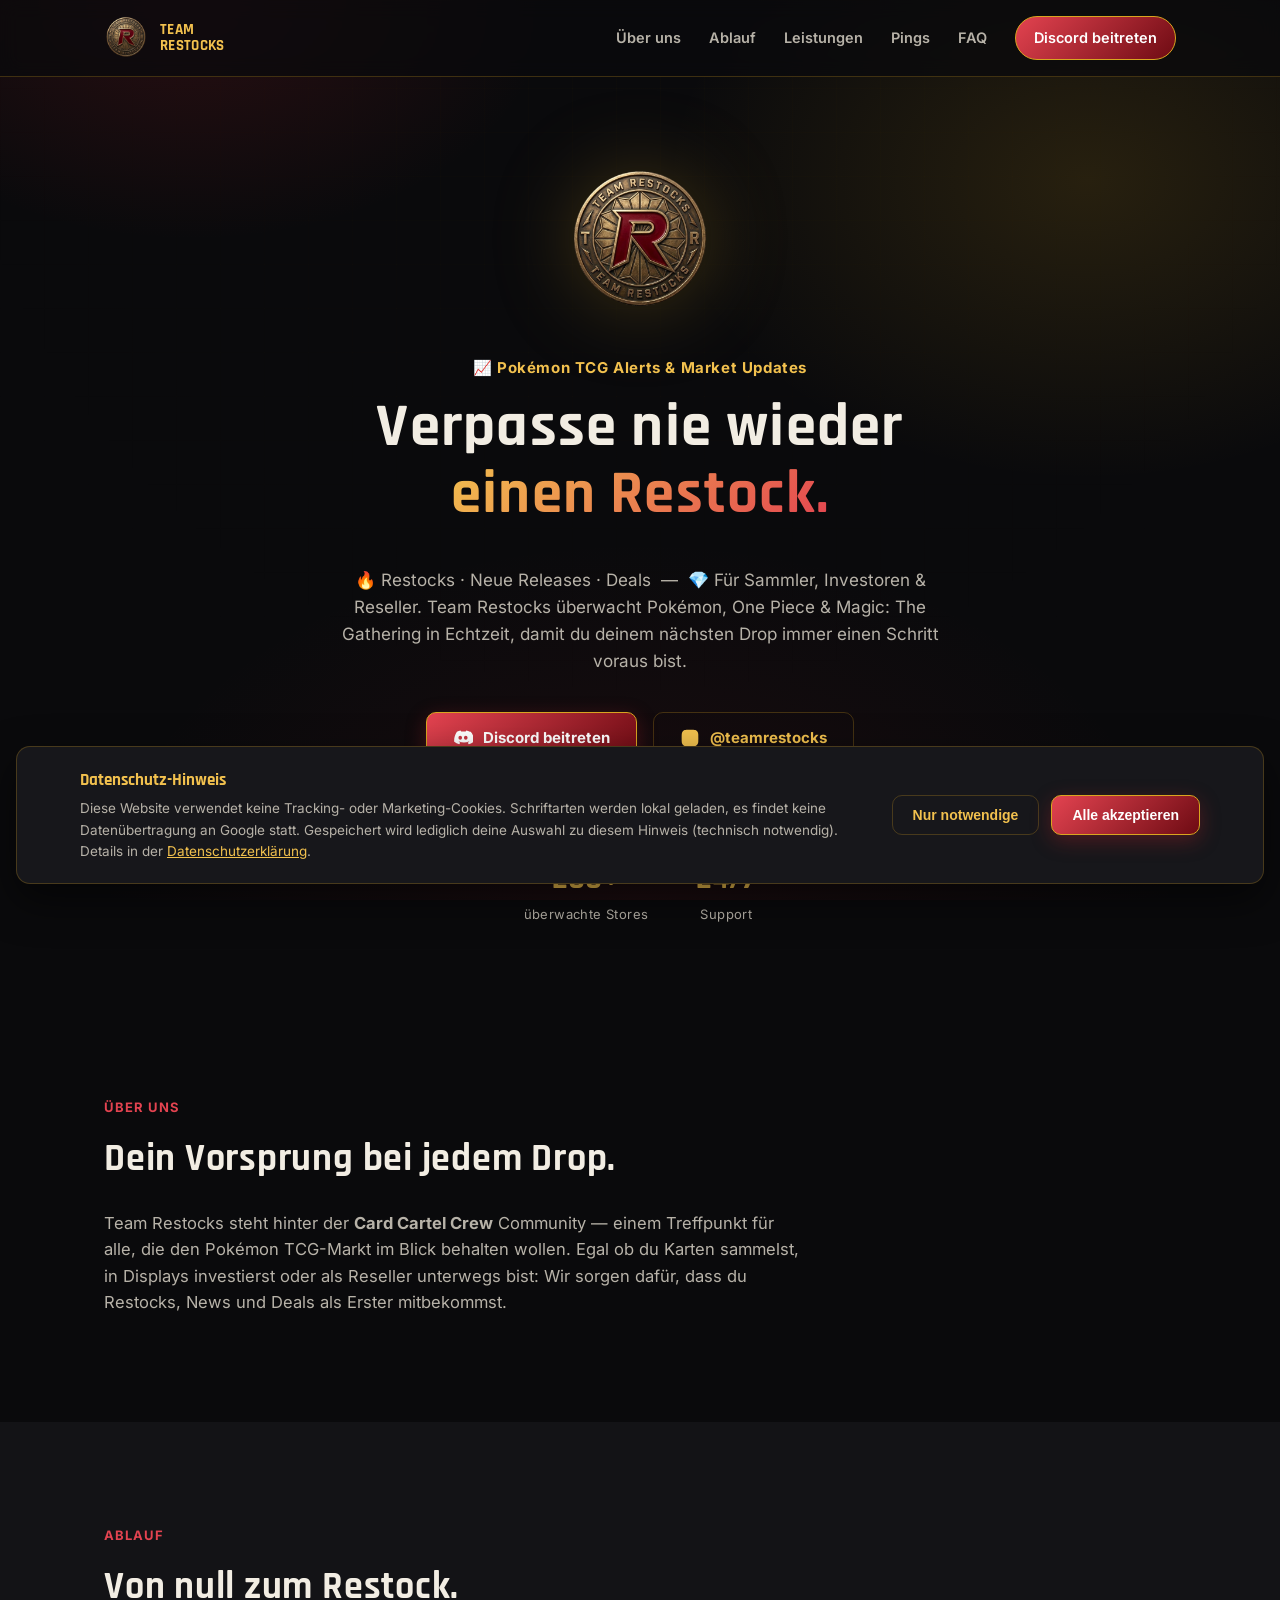
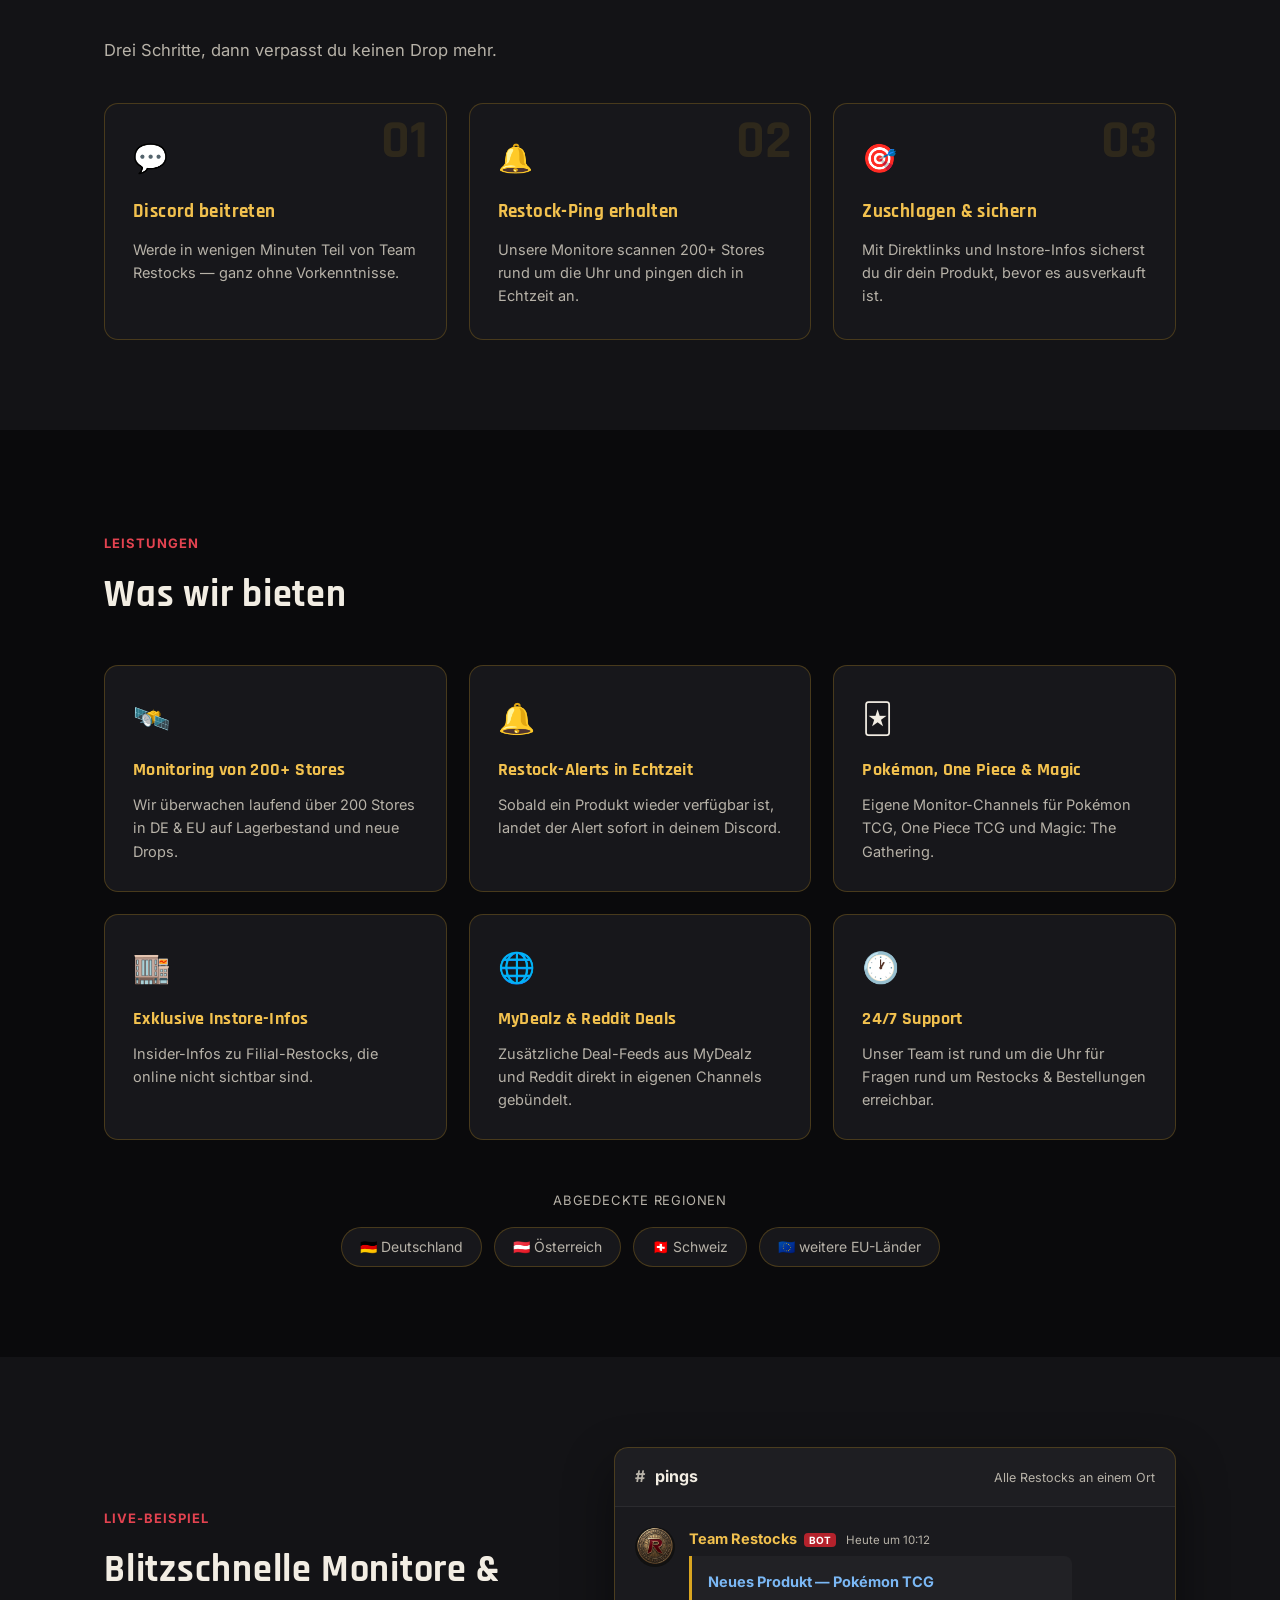
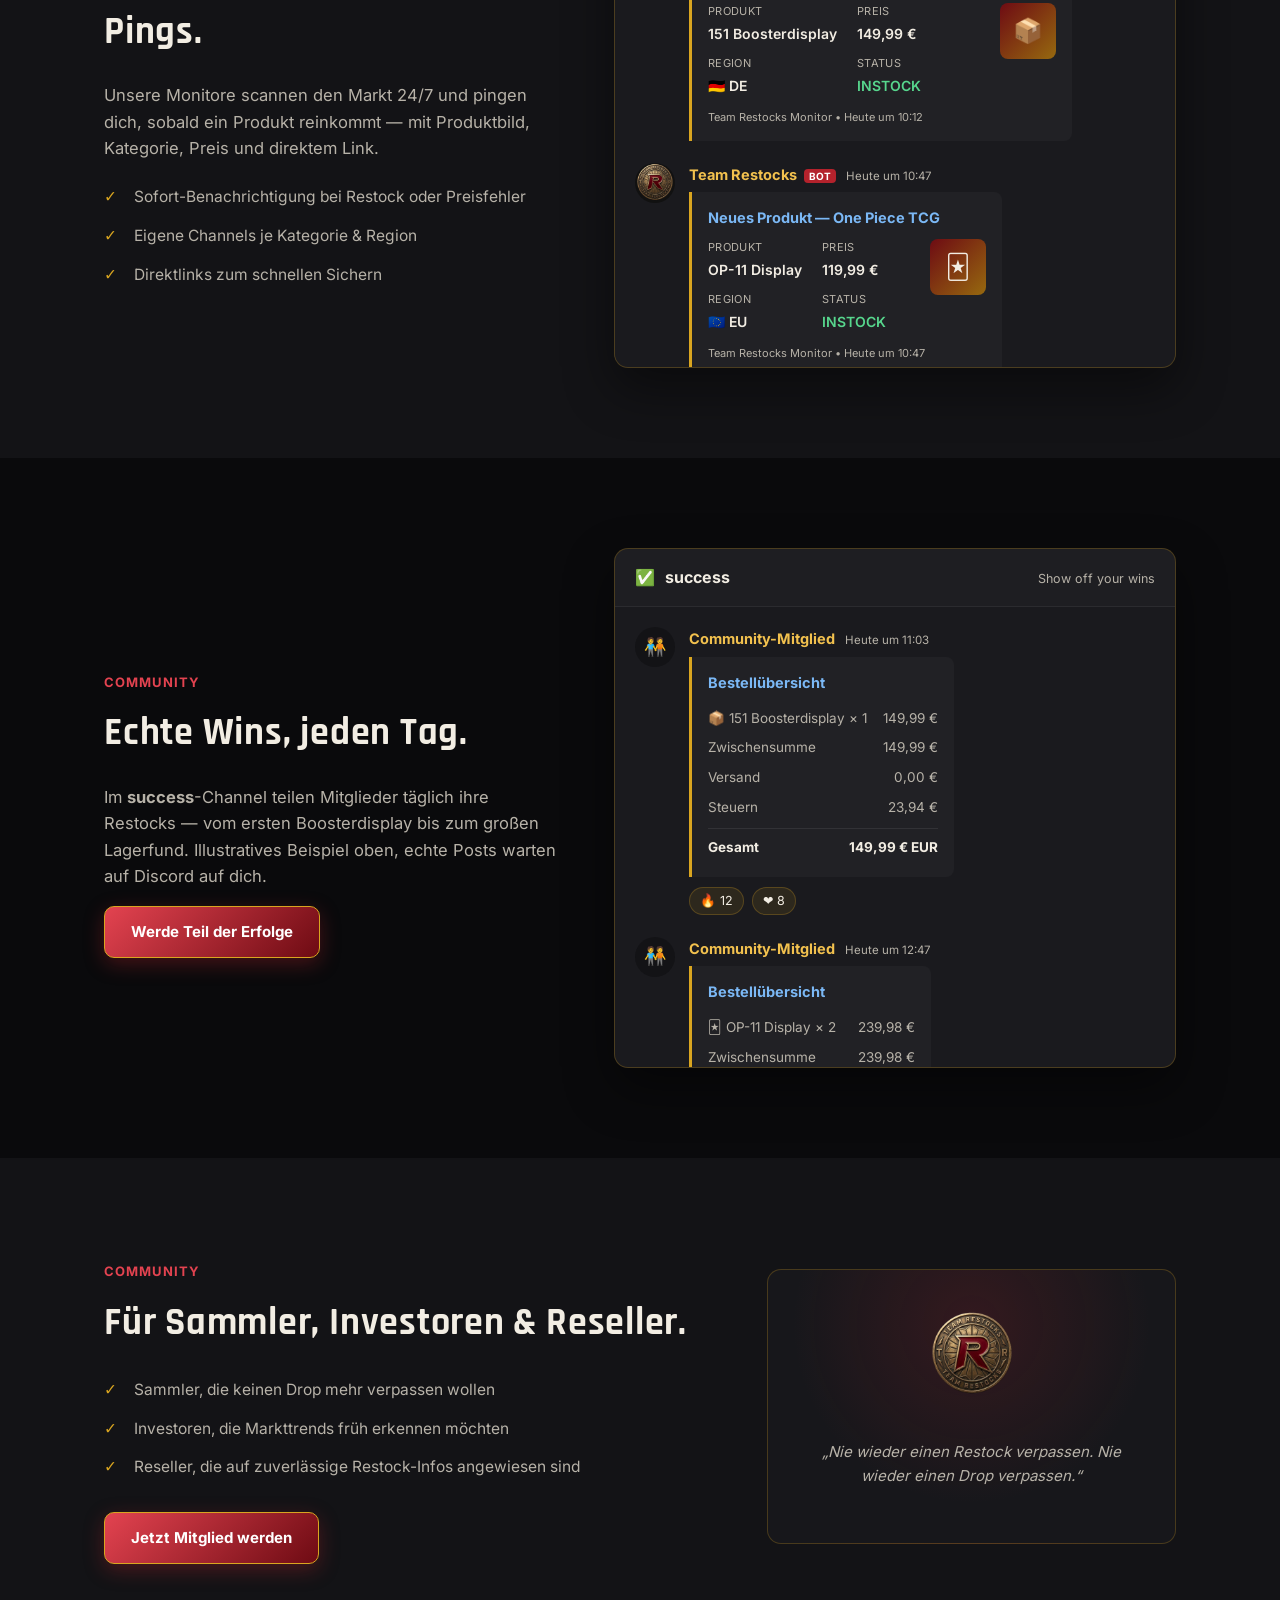
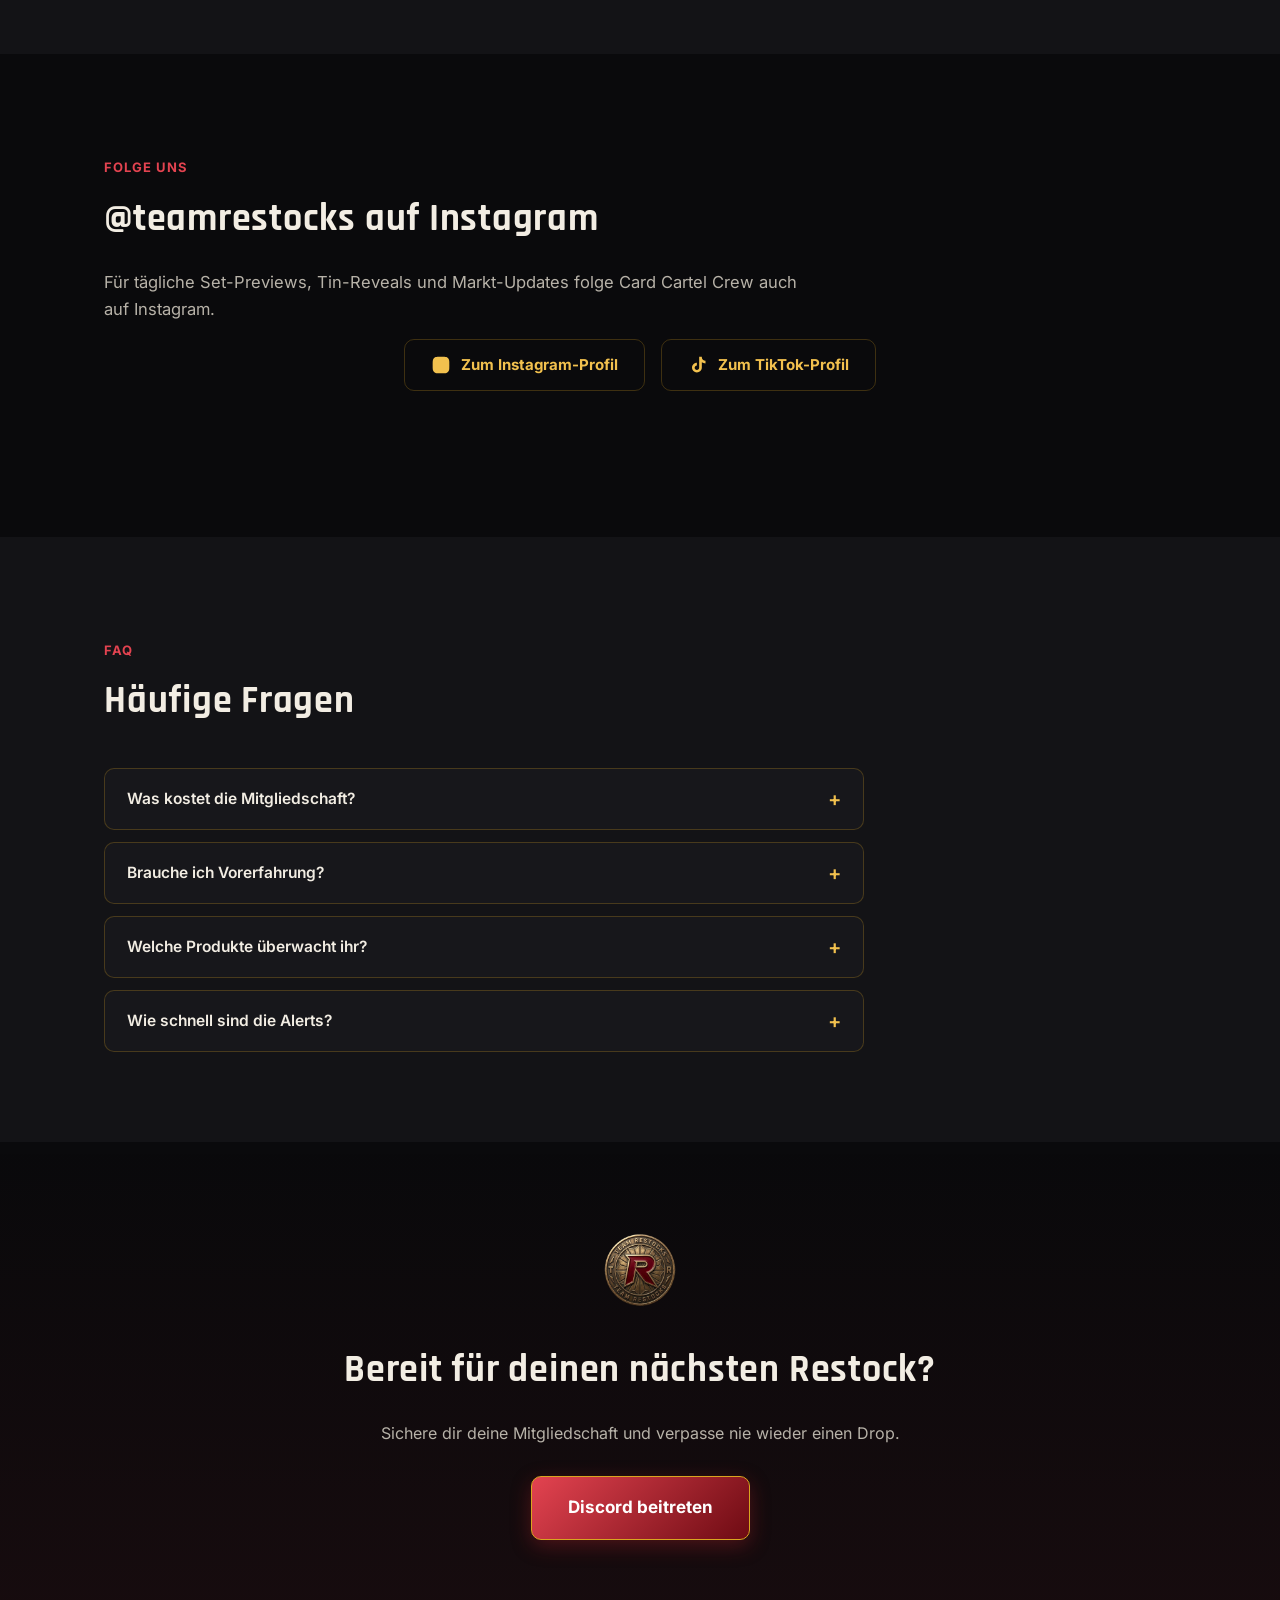
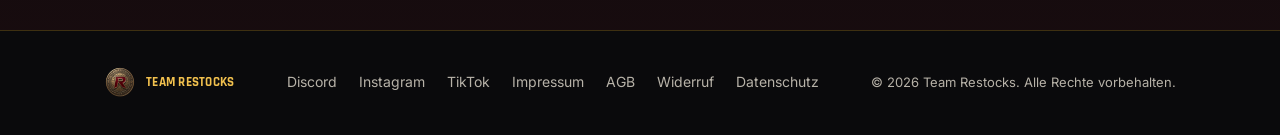
==== index.html @ dee01332 "Fix invisible legal pages caused by reveal animation The scroll-reveal starts elements at opacity 0 " ====
<!DOCTYPE html>
<html lang="de">
<head>
<meta charset="UTF-8">
<meta name="viewport" content="width=device-width, initial-scale=1.0">
<title>Team Restocks | Pokémon TCG Restock-Alerts &amp; Community</title>
<meta name="description" content="Team Restocks ist die Pokémon TCG Community für Sammler, Investoren und Reseller: Echtzeit Restock-Alerts, 200+ überwachte Stores, 24/7 Support und exklusive Instore-Infos.">
<meta name="theme-color" content="#0a0a0c">
<link rel="canonical" href="https://oliverregolin-cloud.github.io/team-restocks-website/">
<meta property="og:type" content="website">
<meta property="og:title" content="Team Restocks | Pokémon TCG Restock-Alerts &amp; Community">
<meta property="og:description" content="Echtzeit Restock-Alerts für Pokémon, One Piece & Magic: The Gathering. 200+ überwachte Stores, exklusive Instore-Infos, 24/7 Support.">
<meta property="og:url" content="https://oliverregolin-cloud.github.io/team-restocks-website/">
<meta property="og:image" content="https://oliverregolin-cloud.github.io/team-restocks-website/assets/logo.png">
<meta property="og:locale" content="de_DE">
<meta name="twitter:card" content="summary">
<meta name="twitter:title" content="Team Restocks | Pokémon TCG Restock-Alerts &amp; Community">
<meta name="twitter:description" content="Echtzeit Restock-Alerts für Pokémon, One Piece & Magic: The Gathering. 200+ überwachte Stores, exklusive Instore-Infos, 24/7 Support.">
<meta name="twitter:image" content="https://oliverregolin-cloud.github.io/team-restocks-website/assets/logo.png">
<link rel="icon" type="image/png" href="assets/logo.png">
<link rel="stylesheet" href="assets/fonts/fonts.css?v=1">
<link rel="stylesheet" href="css/style.css?v=10">
</head>
<body>

<div class="bg-glow"></div>
<div class="bg-grid"></div>
<div class="scroll-progress" id="scrollProgress"></div>

<header class="site-header" id="header">
  <div class="container header-inner">
    <a href="#top" class="brand">
      <img src="assets/logo.png" alt="Team Restocks Logo" class="brand-logo">
      <span class="brand-name">TEAM<br>RESTOCKS</span>
    </a>

    <nav class="main-nav" id="mainNav">
      <a href="#about">Über uns</a>
      <a href="#process">Ablauf</a>
      <a href="#features">Leistungen</a>
      <a href="#pings">Pings</a>
      <a href="#faq">FAQ</a>
      <a href="#join" class="nav-cta">Discord beitreten</a>
    </nav>

    <button class="nav-toggle" id="navToggle" aria-label="Menü öffnen">
      <span></span><span></span><span></span>
    </button>
  </div>
</header>

<main id="top">

  <!-- HERO -->
  <section class="hero">
    <div class="container hero-inner">
      <img src="assets/logo.png" alt="Team Restocks Logo" class="hero-logo float">
      <p class="eyebrow reveal">📈 Pokémon TCG Alerts &amp; Market Updates</p>
      <h1 class="reveal">Verpasse nie wieder<br><span class="text-gold">einen Restock.</span></h1>
      <p class="hero-sub reveal">
        🔥 Restocks · Neue Releases · Deals &nbsp;—&nbsp; 💎 Für Sammler, Investoren &amp; Reseller.
        Team Restocks überwacht Pokémon, One&nbsp;Piece &amp; Magic: The Gathering in Echtzeit, damit du deinem
        nächsten Drop immer einen Schritt voraus bist.
      </p>
      <div class="hero-actions reveal">
        <a href="https://joinourserver.com/teamrestocks" target="_blank" rel="noopener" class="btn btn-primary btn-pulse">
          <svg viewBox="0 0 24 24" class="icon" aria-hidden="true"><path fill="currentColor" d="M20.317 4.369A19.79 19.79 0 0 0 15.885 3c-.211.375-.457.883-.626 1.284a18.27 18.27 0 0 0-5.518 0A12.6 12.6 0 0 0 9.115 3a19.74 19.74 0 0 0-4.435 1.372C1.914 8.5 1.107 12.53 1.454 16.502a19.9 19.9 0 0 0 5.993 3.03c.483-.66.913-1.36 1.284-2.098a12.9 12.9 0 0 1-2.023-.973c.17-.124.336-.253.497-.386 3.902 1.8 8.13 1.8 11.986 0 .163.133.329.262.497.386-.645.386-1.324.71-2.027.976.373.738.803 1.437 1.285 2.096a19.83 19.83 0 0 0 6-3.03c.5-4.6-.72-8.598-3.63-12.134ZM8.68 14.081c-1.17 0-2.13-1.075-2.13-2.396 0-1.32.94-2.398 2.13-2.398 1.19 0 2.15 1.078 2.13 2.398 0 1.321-.94 2.396-2.13 2.396Zm6.64 0c-1.17 0-2.13-1.075-2.13-2.396 0-1.32.94-2.398 2.13-2.398 1.19 0 2.15 1.078 2.13 2.398 0 1.321-.93 2.396-2.13 2.396Z"/></svg>
          Discord beitreten
        </a>
        <a href="https://www.instagram.com/teamrestocks" target="_blank" rel="noopener" class="btn btn-outline">
          <svg viewBox="0 0 24 24" class="icon" aria-hidden="true"><path fill="currentColor" d="M12 2c2.717 0 3.056.01 4.122.06 1.065.05 1.79.217 2.428.465.66.256 1.216.6 1.772 1.153a4.9 4.9 0 0 1 1.153 1.772c.247.637.415 1.363.465 2.428.05 1.066.06 1.405.06 4.122s-.01 3.056-.06 4.122c-.05 1.065-.218 1.79-.465 2.428a4.9 4.9 0 0 1-1.153 1.772 4.9 4.9 0 0 1-1.772 1.153c-.637.247-1.363.415-2.428.465-1.066.05-1.405.06-4.122.06s-3.056-.01-4.122-.06c-1.065-.05-1.79-.218-2.428-.465a4.9 4.9 0 0 1-1.772-1.153 4.9 4.9 0 0 1-1.153-1.772c-.247-.637-.415-1.363-.465-2.428C2.01 15.056 2 14.717 2 12s.01-3.056.06-4.122c.05-1.065.217-1.79.465-2.428A4.9 4.9 0 0 1 3.678 3.678 4.9 4.9 0 0 1 5.45 2.525c.637-.247 1.363-.415 2.428-.465C8.944 2.01 9.283 2 12 2Zm0 5a5 5 0 1 1 0 10 5 5 0 0 1 0-10Zm0 1.8a3.2 3.2 0 1 0 0 6.4 3.2 3.2 0 0 0 0-6.4Zm5.2-2.6a1.2 1.2 0 1 1-2.4 0 1.2 1.2 0 0 1 2.4 0Z"/></svg>
          @teamrestocks
        </a>
      </div>

      <div class="hero-stats reveal">
        <div class="stat"><span class="stat-num" data-count="200" data-suffix="+">0</span><span class="stat-label">überwachte Stores</span></div>
        <div class="stat"><span class="stat-num" data-static="24/7">0</span><span class="stat-label">Support</span></div>
      </div>
    </div>
  </section>

  <!-- ABOUT -->
  <section id="about" class="section">
    <div class="container">
      <p class="kicker reveal">Über uns</p>
      <h2 class="reveal">Dein Vorsprung bei jedem Drop.</h2>
      <p class="section-lead reveal">
        Team Restocks steht hinter der <strong>Card Cartel Crew</strong> Community — einem Treffpunkt für alle,
        die den Pokémon&nbsp;TCG-Markt im Blick behalten wollen. Egal ob du Karten sammelst, in Displays investierst
        oder als Reseller unterwegs bist: Wir sorgen dafür, dass du Restocks, News und Deals als Erster mitbekommst.
      </p>
    </div>
  </section>

  <!-- PROCESS -->
  <section id="process" class="section section-alt">
    <div class="container">
      <p class="kicker reveal">Ablauf</p>
      <h2 class="reveal">Von null zum Restock.</h2>
      <p class="section-lead reveal">Drei Schritte, dann verpasst du keinen Drop mehr.</p>

      <div class="process-grid">
        <div class="process-card reveal">
          <span class="process-num">01</span>
          <div class="process-icon">💬</div>
          <h3>Discord beitreten</h3>
          <p>Werde in wenigen Minuten Teil von Team Restocks — ganz ohne Vorkenntnisse.</p>
        </div>
        <div class="process-card reveal">
          <span class="process-num">02</span>
          <div class="process-icon">🔔</div>
          <h3>Restock-Ping erhalten</h3>
          <p>Unsere Monitore scannen 200+ Stores rund um die Uhr und pingen dich in Echtzeit an.</p>
        </div>
        <div class="process-card reveal">
          <span class="process-num">03</span>
          <div class="process-icon">🎯</div>
          <h3>Zuschlagen &amp; sichern</h3>
          <p>Mit Direktlinks und Instore-Infos sicherst du dir dein Produkt, bevor es ausverkauft ist.</p>
        </div>
      </div>
    </div>
  </section>

  <!-- FEATURES -->
  <section id="features" class="section">
    <div class="container">
      <p class="kicker reveal">Leistungen</p>
      <h2 class="reveal">Was wir bieten</h2>

      <div class="feature-grid">
        <div class="feature-card reveal">
          <div class="feature-icon">🛰️</div>
          <h3>Monitoring von 200+ Stores</h3>
          <p>Wir überwachen laufend über 200 Stores in DE &amp; EU auf Lagerbestand und neue Drops.</p>
        </div>
        <div class="feature-card reveal">
          <div class="feature-icon">🔔</div>
          <h3>Restock-Alerts in Echtzeit</h3>
          <p>Sobald ein Produkt wieder verfügbar ist, landet der Alert sofort in deinem Discord.</p>
        </div>
        <div class="feature-card reveal">
          <div class="feature-icon">🃏</div>
          <h3>Pokémon, One Piece &amp; Magic</h3>
          <p>Eigene Monitor-Channels für Pokémon TCG, One Piece TCG und Magic: The Gathering.</p>
        </div>
        <div class="feature-card reveal">
          <div class="feature-icon">🏬</div>
          <h3>Exklusive Instore-Infos</h3>
          <p>Insider-Infos zu Filial-Restocks, die online nicht sichtbar sind.</p>
        </div>
        <div class="feature-card reveal">
          <div class="feature-icon">🌐</div>
          <h3>MyDealz &amp; Reddit Deals</h3>
          <p>Zusätzliche Deal-Feeds aus MyDealz und Reddit direkt in eigenen Channels gebündelt.</p>
        </div>
        <div class="feature-card reveal">
          <div class="feature-icon">🕐</div>
          <h3>24/7 Support</h3>
          <p>Unser Team ist rund um die Uhr für Fragen rund um Restocks &amp; Bestellungen erreichbar.</p>
        </div>
      </div>

      <div class="regions reveal">
        <p class="regions-label">Abgedeckte Regionen</p>
        <div class="regions-flags">
          <span class="flag-pill">🇩🇪 Deutschland</span>
          <span class="flag-pill">🇦🇹 Österreich</span>
          <span class="flag-pill">🇨🇭 Schweiz</span>
          <span class="flag-pill">🇪🇺 weitere EU-Länder</span>
        </div>
      </div>
    </div>
  </section>

  <!-- PINGS DEMO -->
  <section id="pings" class="section section-alt">
    <div class="container pings-inner">
      <div class="pings-text">
        <p class="kicker reveal">Live-Beispiel</p>
        <h2 class="reveal">Blitzschnelle Monitore &amp; Pings.</h2>
        <p class="section-lead reveal">
          Unsere Monitore scannen den Markt 24/7 und pingen dich, sobald ein Produkt reinkommt —
          mit Produktbild, Kategorie, Preis und direktem Link.
        </p>
        <ul class="checklist reveal">
          <li>Sofort-Benachrichtigung bei Restock oder Preisfehler</li>
          <li>Eigene Channels je Kategorie &amp; Region</li>
          <li>Direktlinks zum schnellen Sichern</li>
        </ul>
      </div>

      <div class="discord-window reveal">
        <div class="discord-titlebar">
          <span class="discord-hash">#</span>
          <span class="discord-channel">pings</span>
          <span class="discord-sub">Alle Restocks an einem Ort</span>
        </div>
        <div class="discord-messages">
          <div class="discord-msg">
            <img src="assets/logo.png" class="discord-avatar" alt="Team Restocks Bot">
            <div class="discord-msg-body">
              <div class="discord-msg-head">
                <span class="discord-user">Team Restocks <span class="discord-bot-tag">BOT</span></span>
                <span class="discord-time">Heute um 10:12</span>
              </div>
              <div class="discord-embed">
                <div class="discord-embed-title">Neues Produkt — Pokémon TCG</div>
                <div class="discord-embed-main">
                  <div class="discord-embed-fields">
                    <div><span class="field-label">Produkt</span><span class="field-value">151 Boosterdisplay</span></div>
                    <div><span class="field-label">Preis</span><span class="field-value">149,99&nbsp;€</span></div>
                    <div><span class="field-label">Region</span><span class="field-value">🇩🇪 DE</span></div>
                    <div><span class="field-label">Status</span><span class="field-value status-instock">INSTOCK</span></div>
                  </div>
                  <div class="discord-embed-thumb">📦</div>
                </div>
                <div class="discord-embed-footer">Team Restocks Monitor • Heute um 10:12</div>
              </div>
            </div>
          </div>

          <div class="discord-msg">
            <img src="assets/logo.png" class="discord-avatar" alt="Team Restocks Bot">
            <div class="discord-msg-body">
              <div class="discord-msg-head">
                <span class="discord-user">Team Restocks <span class="discord-bot-tag">BOT</span></span>
                <span class="discord-time">Heute um 10:47</span>
              </div>
              <div class="discord-embed">
                <div class="discord-embed-title">Neues Produkt — One Piece TCG</div>
                <div class="discord-embed-main">
                  <div class="discord-embed-fields">
                    <div><span class="field-label">Produkt</span><span class="field-value">OP-11 Display</span></div>
                    <div><span class="field-label">Preis</span><span class="field-value">119,99&nbsp;€</span></div>
                    <div><span class="field-label">Region</span><span class="field-value">🇪🇺 EU</span></div>
                    <div><span class="field-label">Status</span><span class="field-value status-instock">INSTOCK</span></div>
                  </div>
                  <div class="discord-embed-thumb">🃏</div>
                </div>
                <div class="discord-embed-footer">Team Restocks Monitor • Heute um 10:47</div>
              </div>
            </div>
          </div>

          <div class="discord-msg">
            <img src="assets/logo.png" class="discord-avatar" alt="Team Restocks Bot">
            <div class="discord-msg-body">
              <div class="discord-msg-head">
                <span class="discord-user">Team Restocks <span class="discord-bot-tag">BOT</span></span>
                <span class="discord-time">Heute um 11:20</span>
              </div>
              <div class="discord-embed">
                <div class="discord-embed-title">Preisfehler — Magic: The Gathering</div>
                <div class="discord-embed-main">
                  <div class="discord-embed-fields">
                    <div><span class="field-label">Produkt</span><span class="field-value">Collector Booster Box</span></div>
                    <div><span class="field-label">Preis</span><span class="field-value">39,99&nbsp;€</span></div>
                    <div><span class="field-label">Region</span><span class="field-value">🇦🇹 AT</span></div>
                    <div><span class="field-label">Status</span><span class="field-value status-instock">INSTOCK</span></div>
                  </div>
                  <div class="discord-embed-thumb">✨</div>
                </div>
                <div class="discord-embed-footer">Team Restocks Monitor • Heute um 11:20</div>
              </div>
            </div>
          </div>

          <div class="discord-msg">
            <img src="assets/logo.png" class="discord-avatar" alt="Team Restocks Bot">
            <div class="discord-msg-body">
              <div class="discord-msg-head">
                <span class="discord-user">Team Restocks <span class="discord-bot-tag">BOT</span></span>
                <span class="discord-time">Heute um 12:05</span>
              </div>
              <div class="discord-embed">
                <div class="discord-embed-title">Lokal-Restock — Pokémon TCG</div>
                <div class="discord-embed-main">
                  <div class="discord-embed-fields">
                    <div><span class="field-label">Produkt</span><span class="field-value">Reisegefährten Elite Trainer Box</span></div>
                    <div><span class="field-label">Preis</span><span class="field-value">44,99&nbsp;€</span></div>
                    <div><span class="field-label">Region</span><span class="field-value">🇨🇭 CH</span></div>
                    <div><span class="field-label">Status</span><span class="field-value status-instock">INSTOCK</span></div>
                  </div>
                  <div class="discord-embed-thumb">📦</div>
                </div>
                <div class="discord-embed-footer">Team Restocks Monitor • Heute um 12:05</div>
              </div>
            </div>
          </div>

          <div class="discord-msg">
            <img src="assets/logo.png" class="discord-avatar" alt="Team Restocks Bot">
            <div class="discord-msg-body">
              <div class="discord-msg-head">
                <span class="discord-user">Team Restocks <span class="discord-bot-tag">BOT</span></span>
                <span class="discord-time">Heute um 13:41</span>
              </div>
              <div class="discord-embed">
                <div class="discord-embed-title">Neues Produkt — One Piece TCG</div>
                <div class="discord-embed-main">
                  <div class="discord-embed-fields">
                    <div><span class="field-label">Produkt</span><span class="field-value">OP-12 Booster Box</span></div>
                    <div><span class="field-label">Preis</span><span class="field-value">99,99&nbsp;€</span></div>
                    <div><span class="field-label">Region</span><span class="field-value">🇩🇪 DE</span></div>
                    <div><span class="field-label">Status</span><span class="field-value status-instock">INSTOCK</span></div>
                  </div>
                  <div class="discord-embed-thumb">🃏</div>
                </div>
                <div class="discord-embed-footer">Team Restocks Monitor • Heute um 13:41</div>
              </div>
            </div>
          </div>
        </div>
      </div>
    </div>
  </section>

  <!-- SUCCESS DEMO -->
  <section id="success" class="section">
    <div class="container success-inner">
      <div class="discord-window reveal order-2">
        <div class="discord-titlebar">
          <span class="discord-hash">✅</span>
          <span class="discord-channel">success</span>
          <span class="discord-sub">Show off your wins</span>
        </div>
        <div class="discord-messages">
          <div class="discord-msg">
            <div class="discord-avatar discord-avatar-generic">🧑‍🤝‍🧑</div>
            <div class="discord-msg-body">
              <div class="discord-msg-head">
                <span class="discord-user">Community-Mitglied</span>
                <span class="discord-time">Heute um 11:03</span>
              </div>
              <div class="discord-embed">
                <div class="discord-embed-title">Bestellübersicht</div>
                <div class="discord-order-row"><span>📦 151 Boosterdisplay × 1</span><span>149,99&nbsp;€</span></div>
                <div class="discord-order-row"><span>Zwischensumme</span><span>149,99&nbsp;€</span></div>
                <div class="discord-order-row"><span>Versand</span><span>0,00&nbsp;€</span></div>
                <div class="discord-order-row"><span>Steuern</span><span>23,94&nbsp;€</span></div>
                <div class="discord-order-row discord-order-total"><span>Gesamt</span><span>149,99&nbsp;€ EUR</span></div>
              </div>
              <div class="discord-reactions">
                <span class="reaction">🔥 12</span>
                <span class="reaction">❤️ 8</span>
              </div>
            </div>
          </div>

          <div class="discord-msg">
            <div class="discord-avatar discord-avatar-generic">🧑‍🤝‍🧑</div>
            <div class="discord-msg-body">
              <div class="discord-msg-head">
                <span class="discord-user">Community-Mitglied</span>
                <span class="discord-time">Heute um 12:47</span>
              </div>
              <div class="discord-embed">
                <div class="discord-embed-title">Bestellübersicht</div>
                <div class="discord-order-row"><span>🃏 OP-11 Display × 2</span><span>239,98&nbsp;€</span></div>
                <div class="discord-order-row"><span>Zwischensumme</span><span>239,98&nbsp;€</span></div>
                <div class="discord-order-row"><span>Versand</span><span>4,99&nbsp;€</span></div>
                <div class="discord-order-row"><span>Steuern</span><span>39,04&nbsp;€</span></div>
                <div class="discord-order-row discord-order-total"><span>Gesamt</span><span>244,97&nbsp;€ EUR</span></div>
              </div>
              <div class="discord-reactions">
                <span class="reaction">🔥 9</span>
                <span class="reaction">🎉 5</span>
              </div>
            </div>
          </div>

          <div class="discord-msg">
            <div class="discord-avatar discord-avatar-generic">🧑‍🤝‍🧑</div>
            <div class="discord-msg-body">
              <div class="discord-msg-head">
                <span class="discord-user">Community-Mitglied</span>
                <span class="discord-time">Heute um 14:15</span>
              </div>
              <div class="discord-embed">
                <div class="discord-embed-title">Bestellübersicht</div>
                <div class="discord-order-row"><span>✨ Collector Booster Box × 1</span><span>39,99&nbsp;€</span></div>
                <div class="discord-order-row"><span>Zwischensumme</span><span>39,99&nbsp;€</span></div>
                <div class="discord-order-row"><span>Versand</span><span>0,00&nbsp;€</span></div>
                <div class="discord-order-row"><span>Steuern</span><span>6,38&nbsp;€</span></div>
                <div class="discord-order-row discord-order-total"><span>Gesamt</span><span>39,99&nbsp;€ EUR</span></div>
              </div>
              <div class="discord-reactions">
                <span class="reaction">🔥 15</span>
                <span class="reaction">❤️ 6</span>
              </div>
            </div>
          </div>

          <div class="discord-msg">
            <div class="discord-avatar discord-avatar-generic">🧑‍🤝‍🧑</div>
            <div class="discord-msg-body">
              <div class="discord-msg-head">
                <span class="discord-user">Community-Mitglied</span>
                <span class="discord-time">Heute um 15:32</span>
              </div>
              <div class="discord-embed">
                <div class="discord-embed-title">Bestellübersicht</div>
                <div class="discord-order-row"><span>📦 Reisegefährten ETB × 3</span><span>134,97&nbsp;€</span></div>
                <div class="discord-order-row"><span>Zwischensumme</span><span>134,97&nbsp;€</span></div>
                <div class="discord-order-row"><span>Versand</span><span>0,00&nbsp;€</span></div>
                <div class="discord-order-row"><span>Steuern</span><span>21,54&nbsp;€</span></div>
                <div class="discord-order-row discord-order-total"><span>Gesamt</span><span>134,97&nbsp;€ EUR</span></div>
              </div>
              <div class="discord-reactions">
                <span class="reaction">🔥 21</span>
                <span class="reaction">🎉 11</span>
              </div>
            </div>
          </div>
        </div>
      </div>

      <div class="pings-text order-1">
        <p class="kicker reveal">Community</p>
        <h2 class="reveal">Echte Wins, jeden Tag.</h2>
        <p class="section-lead reveal">
          Im <strong>success</strong>-Channel teilen Mitglieder täglich ihre Restocks — vom ersten
          Boosterdisplay bis zum großen Lagerfund. Illustratives Beispiel oben, echte Posts warten
          auf Discord auf dich.
        </p>
        <a href="https://joinourserver.com/teamrestocks" target="_blank" rel="noopener" class="btn btn-primary">Werde Teil der Erfolge</a>
      </div>
    </div>
  </section>

  <!-- COMMUNITY -->
  <section id="community" class="section section-alt">
    <div class="container community-inner">
      <div class="community-text">
        <p class="kicker reveal">Community</p>
        <h2 class="reveal">Für Sammler, Investoren &amp; Reseller.</h2>
        <ul class="checklist reveal">
          <li>Sammler, die keinen Drop mehr verpassen wollen</li>
          <li>Investoren, die Markttrends früh erkennen möchten</li>
          <li>Reseller, die auf zuverlässige Restock-Infos angewiesen sind</li>
        </ul>
        <a href="https://joinourserver.com/teamrestocks" target="_blank" rel="noopener" class="btn btn-primary">Jetzt Mitglied werden</a>
      </div>
      <div class="community-card reveal">
        <img src="assets/logo.png" alt="Team Restocks" class="community-logo">
        <p class="community-quote">„Nie wieder einen Restock verpassen. Nie wieder einen Drop verpassen.“</p>
      </div>
    </div>
  </section>

  <!-- INSTAGRAM -->
  <section id="instagram" class="section">
    <div class="container">
      <p class="kicker reveal">Folge uns</p>
      <h2 class="reveal">@teamrestocks auf Instagram</h2>
      <p class="section-lead reveal">
        Für tägliche Set-Previews, Tin-Reveals und Markt-Updates folge Card Cartel Crew auch auf Instagram.
      </p>
      <div class="hero-actions reveal">
        <a href="https://www.instagram.com/teamrestocks" target="_blank" rel="noopener" class="btn btn-outline">
          <svg viewBox="0 0 24 24" class="icon" aria-hidden="true"><path fill="currentColor" d="M12 2c2.717 0 3.056.01 4.122.06 1.065.05 1.79.217 2.428.465.66.256 1.216.6 1.772 1.153a4.9 4.9 0 0 1 1.153 1.772c.247.637.415 1.363.465 2.428.05 1.066.06 1.405.06 4.122s-.01 3.056-.06 4.122c-.05 1.065-.218 1.79-.465 2.428a4.9 4.9 0 0 1-1.153 1.772 4.9 4.9 0 0 1-1.772 1.153c-.637.247-1.363.415-2.428.465-1.066.05-1.405.06-4.122.06s-3.056-.01-4.122-.06c-1.065-.05-1.79-.218-2.428-.465a4.9 4.9 0 0 1-1.772-1.153 4.9 4.9 0 0 1-1.153-1.772c-.247-.637-.415-1.363-.465-2.428C2.01 15.056 2 14.717 2 12s.01-3.056.06-4.122c.05-1.065.217-1.79.465-2.428A4.9 4.9 0 0 1 3.678 3.678 4.9 4.9 0 0 1 5.45 2.525c.637-.247 1.363-.415 2.428-.465C8.944 2.01 9.283 2 12 2Zm0 5a5 5 0 1 1 0 10 5 5 0 0 1 0-10Zm0 1.8a3.2 3.2 0 1 0 0 6.4 3.2 3.2 0 0 0 0-6.4Zm5.2-2.6a1.2 1.2 0 1 1-2.4 0 1.2 1.2 0 0 1 2.4 0Z"/></svg>
          Zum Instagram-Profil
        </a>
        <a href="https://www.tiktok.com/@teamrestocks" target="_blank" rel="noopener" class="btn btn-outline">
          <svg viewBox="0 0 24 24" class="icon" aria-hidden="true"><path fill="currentColor" d="M16.6 2h-3.2v13.2c0 1.5-1.2 2.7-2.7 2.7-1.5 0-2.7-1.2-2.7-2.7 0-1.47 1.19-2.66 2.65-2.7V9.2c-3.25.04-5.85 2.68-5.85 5.9 0 3.25 2.65 5.9 5.9 5.9s5.9-2.65 5.9-5.9V8.68c1.25.9 2.77 1.42 4.4 1.42V6.9c-2.4 0-4.4-1.9-4.4-4.3V2Z"/></svg>
          Zum TikTok-Profil
        </a>
      </div>
    </div>
  </section>

  <!-- FAQ -->
  <section id="faq" class="section section-alt">
    <div class="container">
      <p class="kicker reveal">FAQ</p>
      <h2 class="reveal">Häufige Fragen</h2>

      <div class="accordion reveal">
        <div class="accordion-item">
          <button class="accordion-trigger">Was kostet die Mitgliedschaft?<span class="accordion-plus">+</span></button>
          <div class="accordion-panel"><p>Team Restocks ist eine kostenpflichtige Mitgliedschaft. Die aktuellen Preise findest du auf unserer Beitrittsseite.</p></div>
        </div>
        <div class="accordion-item">
          <button class="accordion-trigger">Brauche ich Vorerfahrung?<span class="accordion-plus">+</span></button>
          <div class="accordion-panel"><p>Nein. Ob Sammler, Einsteiger oder erfahrener Reseller — unsere Guides und der Support helfen dir beim Start.</p></div>
        </div>
        <div class="accordion-item">
          <button class="accordion-trigger">Welche Produkte überwacht ihr?<span class="accordion-plus">+</span></button>
          <div class="accordion-panel"><p>Aktuell Pokémon TCG, One Piece TCG und Magic: The Gathering, dazu lokale und EU-weite Deals über MyDealz &amp; Reddit.</p></div>
        </div>
        <div class="accordion-item">
          <button class="accordion-trigger">Wie schnell sind die Alerts?<span class="accordion-plus">+</span></button>
          <div class="accordion-panel"><p>Unsere Monitore laufen 24/7 und pingen dich in Echtzeit, sobald ein Produkt verfügbar wird.</p></div>
        </div>
      </div>
    </div>
  </section>

  <!-- JOIN / CTA -->
  <section id="join" class="section cta-section">
    <div class="container cta-inner">
      <img src="assets/logo.png" alt="Team Restocks" class="cta-logo">
      <h2 class="reveal">Bereit für deinen nächsten Restock?</h2>
      <p class="reveal">Sichere dir deine Mitgliedschaft und verpasse nie wieder einen Drop.</p>
      <a href="https://joinourserver.com/teamrestocks" target="_blank" rel="noopener" class="btn btn-primary btn-lg btn-pulse reveal">
        Discord beitreten
      </a>
    </div>
  </section>

</main>

<footer class="site-footer">
  <div class="container footer-inner">
    <div class="brand footer-brand">
      <img src="assets/logo.png" alt="Team Restocks Logo" class="footer-logo">
      <span class="brand-name">TEAM RESTOCKS</span>
    </div>
    <div class="footer-links">
      <a href="https://joinourserver.com/teamrestocks" target="_blank" rel="noopener">Discord</a>
      <a href="https://www.instagram.com/teamrestocks" target="_blank" rel="noopener">Instagram</a>
      <a href="https://www.tiktok.com/@teamrestocks" target="_blank" rel="noopener">TikTok</a>
      <a href="impressum.html">Impressum</a>
      <a href="agb.html">AGB</a>
      <a href="widerruf.html">Widerruf</a>
      <a href="datenschutz.html">Datenschutz</a>
    </div>
    <p class="footer-copy">&copy; <span id="year"></span> Team Restocks. Alle Rechte vorbehalten.</p>
  </div>
</footer>

<script src="js/consent.js?v=1"></script>
<script src="js/script.js?v=11"></script>
</body>
</html>
---- assets/fonts/fonts.css ----
/* latin-ext */
@font-face {
  font-family: 'Inter';
  font-style: normal;
  font-weight: 400;
  font-display: swap;
  src: url(inter-400-latin-ext.woff2) format('woff2');
  unicode-range: U+0100-02BA, U+02BD-02C5, U+02C7-02CC, U+02CE-02D7, U+02DD-02FF, U+0304, U+0308, U+0329, U+1D00-1DBF, U+1E00-1E9F, U+1EF2-1EFF, U+2020, U+20A0-20AB, U+20AD-20C0, U+2113, U+2C60-2C7F, U+A720-A7FF;
}

/* latin */
@font-face {
  font-family: 'Inter';
  font-style: normal;
  font-weight: 400;
  font-display: swap;
  src: url(inter-400-latin.woff2) format('woff2');
  unicode-range: U+0000-00FF, U+0131, U+0152-0153, U+02BB-02BC, U+02C6, U+02DA, U+02DC, U+0304, U+0308, U+0329, U+2000-206F, U+20AC, U+2122, U+2191, U+2193, U+2212, U+2215, U+FEFF, U+FFFD;
}

/* latin-ext */
@font-face {
  font-family: 'Inter';
  font-style: normal;
  font-weight: 500;
  font-display: swap;
  src: url(inter-500-latin-ext.woff2) format('woff2');
  unicode-range: U+0100-02BA, U+02BD-02C5, U+02C7-02CC, U+02CE-02D7, U+02DD-02FF, U+0304, U+0308, U+0329, U+1D00-1DBF, U+1E00-1E9F, U+1EF2-1EFF, U+2020, U+20A0-20AB, U+20AD-20C0, U+2113, U+2C60-2C7F, U+A720-A7FF;
}

/* latin */
@font-face {
  font-family: 'Inter';
  font-style: normal;
  font-weight: 500;
  font-display: swap;
  src: url(inter-500-latin.woff2) format('woff2');
  unicode-range: U+0000-00FF, U+0131, U+0152-0153, U+02BB-02BC, U+02C6, U+02DA, U+02DC, U+0304, U+0308, U+0329, U+2000-206F, U+20AC, U+2122, U+2191, U+2193, U+2212, U+2215, U+FEFF, U+FFFD;
}

/* latin-ext */
@font-face {
  font-family: 'Inter';
  font-style: normal;
  font-weight: 600;
  font-display: swap;
  src: url(inter-600-latin-ext.woff2) format('woff2');
  unicode-range: U+0100-02BA, U+02BD-02C5, U+02C7-02CC, U+02CE-02D7, U+02DD-02FF, U+0304, U+0308, U+0329, U+1D00-1DBF, U+1E00-1E9F, U+1EF2-1EFF, U+2020, U+20A0-20AB, U+20AD-20C0, U+2113, U+2C60-2C7F, U+A720-A7FF;
}

/* latin */
@font-face {
  font-family: 'Inter';
  font-style: normal;
  font-weight: 600;
  font-display: swap;
  src: url(inter-600-latin.woff2) format('woff2');
  unicode-range: U+0000-00FF, U+0131, U+0152-0153, U+02BB-02BC, U+02C6, U+02DA, U+02DC, U+0304, U+0308, U+0329, U+2000-206F, U+20AC, U+2122, U+2191, U+2193, U+2212, U+2215, U+FEFF, U+FFFD;
}

/* latin-ext */
@font-face {
  font-family: 'Inter';
  font-style: normal;
  font-weight: 700;
  font-display: swap;
  src: url(inter-700-latin-ext.woff2) format('woff2');
  unicode-range: U+0100-02BA, U+02BD-02C5, U+02C7-02CC, U+02CE-02D7, U+02DD-02FF, U+0304, U+0308, U+0329, U+1D00-1DBF, U+1E00-1E9F, U+1EF2-1EFF, U+2020, U+20A0-20AB, U+20AD-20C0, U+2113, U+2C60-2C7F, U+A720-A7FF;
}

/* latin */
@font-face {
  font-family: 'Inter';
  font-style: normal;
  font-weight: 700;
  font-display: swap;
  src: url(inter-700-latin.woff2) format('woff2');
  unicode-range: U+0000-00FF, U+0131, U+0152-0153, U+02BB-02BC, U+02C6, U+02DA, U+02DC, U+0304, U+0308, U+0329, U+2000-206F, U+20AC, U+2122, U+2191, U+2193, U+2212, U+2215, U+FEFF, U+FFFD;
}

/* latin-ext */
@font-face {
  font-family: 'Rajdhani';
  font-style: normal;
  font-weight: 600;
  font-display: swap;
  src: url(rajdhani-600-latin-ext.woff2) format('woff2');
  unicode-range: U+0100-02BA, U+02BD-02C5, U+02C7-02CC, U+02CE-02D7, U+02DD-02FF, U+0304, U+0308, U+0329, U+1D00-1DBF, U+1E00-1E9F, U+1EF2-1EFF, U+2020, U+20A0-20AB, U+20AD-20C0, U+2113, U+2C60-2C7F, U+A720-A7FF;
}

/* latin */
@font-face {
  font-family: 'Rajdhani';
  font-style: normal;
  font-weight: 600;
  font-display: swap;
  src: url(rajdhani-600-latin.woff2) format('woff2');
  unicode-range: U+0000-00FF, U+0131, U+0152-0153, U+02BB-02BC, U+02C6, U+02DA, U+02DC, U+0304, U+0308, U+0329, U+2000-206F, U+20AC, U+2122, U+2191, U+2193, U+2212, U+2215, U+FEFF, U+FFFD;
}

/* latin-ext */
@font-face {
  font-family: 'Rajdhani';
  font-style: normal;
  font-weight: 700;
  font-display: swap;
  src: url(rajdhani-700-latin-ext.woff2) format('woff2');
  unicode-range: U+0100-02BA, U+02BD-02C5, U+02C7-02CC, U+02CE-02D7, U+02DD-02FF, U+0304, U+0308, U+0329, U+1D00-1DBF, U+1E00-1E9F, U+1EF2-1EFF, U+2020, U+20A0-20AB, U+20AD-20C0, U+2113, U+2C60-2C7F, U+A720-A7FF;
}

/* latin */
@font-face {
  font-family: 'Rajdhani';
  font-style: normal;
  font-weight: 700;
  font-display: swap;
  src: url(rajdhani-700-latin.woff2) format('woff2');
  unicode-range: U+0000-00FF, U+0131, U+0152-0153, U+02BB-02BC, U+02C6, U+02DA, U+02DC, U+0304, U+0308, U+0329, U+2000-206F, U+20AC, U+2122, U+2191, U+2193, U+2212, U+2215, U+FEFF, U+FFFD;
}
---- css/style.css ----
@charset "UTF-8";

:root {
  --black: #0a0a0c;
  --black-soft: #131316;
  --black-card: #17171b;
  --gold: #d9a520;
  --gold-light: #f2c14e;
  --gold-dark: #96690f;
  --red: #b4222c;
  --red-light: #e34350;
  --red-dark: #6e0b13;
  --text: #f2ede3;
  --text-muted: #b7b2a8;
  --border: rgba(217, 165, 32, 0.25);
  --radius: 14px;
  --container: 1120px;
}

* { box-sizing: border-box; }

html { scroll-behavior: smooth; }

body {
  margin: 0;
  background: var(--black);
  color: var(--text);
  font-family: 'Inter', system-ui, sans-serif;
  line-height: 1.6;
  overflow-x: hidden;
}

h1, h2, h3, .brand-name {
  font-family: 'Rajdhani', 'Inter', sans-serif;
  letter-spacing: 0.02em;
  margin: 0;
}

a { color: inherit; text-decoration: none; }

.container {
  max-width: var(--container);
  margin: 0 auto;
  padding: 0 24px;
}

.bg-glow {
  position: fixed;
  inset: 0;
  z-index: -2;
  background:
    radial-gradient(600px 400px at 15% 0%, rgba(180, 34, 44, 0.18), transparent 60%),
    radial-gradient(700px 500px at 85% 20%, rgba(217, 165, 32, 0.14), transparent 60%),
    radial-gradient(900px 600px at 50% 100%, rgba(180, 34, 44, 0.10), transparent 60%),
    var(--black);
}

.bg-grid {
  position: fixed;
  inset: 0;
  z-index: -1;
  opacity: 0.35;
  background-image:
    linear-gradient(rgba(217, 165, 32, 0.06) 1px, transparent 1px),
    linear-gradient(90deg, rgba(217, 165, 32, 0.06) 1px, transparent 1px);
  background-size: 44px 44px;
  mask-image: radial-gradient(circle at 50% 0%, black, transparent 75%);
}

.scroll-progress {
  position: fixed;
  top: 0;
  left: 0;
  height: 3px;
  width: 0%;
  background: linear-gradient(90deg, var(--red-light), var(--gold));
  z-index: 100;
  transition: width 0.1s linear;
}

/* ---------- Header ---------- */
.site-header {
  position: sticky;
  top: 0;
  z-index: 50;
  background: rgba(10, 10, 12, 0.75);
  backdrop-filter: blur(10px);
  border-bottom: 1px solid var(--border);
}

.header-inner {
  display: flex;
  align-items: center;
  justify-content: space-between;
  height: 76px;
}

.brand {
  display: flex;
  align-items: center;
  gap: 12px;
}

.brand-logo { width: 44px; height: 44px; }

.brand-name {
  font-weight: 700;
  font-size: 15px;
  line-height: 1.05;
  color: var(--gold-light);
}

.main-nav {
  display: flex;
  align-items: center;
  gap: 28px;
  font-weight: 600;
  font-size: 14.5px;
}

.main-nav a {
  color: var(--text-muted);
  transition: color 0.2s;
}

.main-nav a:hover { color: var(--gold-light); }

.nav-cta {
  background: linear-gradient(135deg, var(--red-light), var(--red-dark));
  color: #fff !important;
  padding: 9px 18px;
  border-radius: 999px;
  border: 1px solid var(--gold);
}

.nav-toggle {
  display: none;
  flex-direction: column;
  gap: 5px;
  background: none;
  border: none;
  cursor: pointer;
  padding: 8px;
}
.nav-toggle span {
  width: 24px;
  height: 2px;
  background: var(--gold-light);
  display: block;
}

/* ---------- Buttons ---------- */
.btn {
  display: inline-flex;
  align-items: center;
  gap: 10px;
  padding: 13px 26px;
  border-radius: 10px;
  font-weight: 700;
  font-size: 15px;
  border: 1px solid transparent;
  transition: transform 0.2s, box-shadow 0.2s, background 0.2s;
  cursor: pointer;
}
.btn .icon { width: 20px; height: 20px; }

.btn-primary {
  background: linear-gradient(135deg, var(--red-light), var(--red-dark));
  color: #fff;
  border-color: var(--gold);
  box-shadow: 0 6px 20px rgba(180, 34, 44, 0.35);
}
.btn-primary:hover { transform: translateY(-2px); box-shadow: 0 10px 26px rgba(180, 34, 44, 0.5); }

.btn-outline {
  background: transparent;
  color: var(--gold-light);
  border-color: var(--border);
}
.btn-outline:hover {
  border-color: var(--gold);
  background: rgba(217, 165, 32, 0.08);
  transform: translateY(-2px);
}

.btn-lg { padding: 17px 36px; font-size: 17px; }

/* ---------- Hero ---------- */
.hero {
  padding: 90px 0 70px;
  text-align: center;
}

.hero-inner {
  display: flex;
  flex-direction: column;
  align-items: center;
}

.hero-logo {
  width: 150px;
  height: 150px;
  margin-bottom: 24px;
  filter: drop-shadow(0 0 40px rgba(217, 165, 32, 0.25));
}

.float { animation: float 5s ease-in-out infinite; }
@keyframes float {
  0%, 100% { transform: translateY(0); }
  50% { transform: translateY(-14px); }
}

.btn-pulse { position: relative; }
.btn-pulse::after {
  content: "";
  position: absolute;
  inset: 0;
  border-radius: inherit;
  box-shadow: 0 0 0 0 rgba(180, 34, 44, 0.55);
  animation: pulse 2.2s ease-out infinite;
  pointer-events: none;
}
@keyframes pulse {
  0% { box-shadow: 0 0 0 0 rgba(180, 34, 44, 0.5); }
  70% { box-shadow: 0 0 0 14px rgba(180, 34, 44, 0); }
  100% { box-shadow: 0 0 0 0 rgba(180, 34, 44, 0); }
}

.eyebrow {
  color: var(--gold-light);
  font-weight: 700;
  letter-spacing: 0.04em;
  margin-bottom: 14px;
  font-size: 15px;
}

.hero h1 {
  font-size: clamp(2.4rem, 5vw, 3.8rem);
  font-weight: 700;
  line-height: 1.1;
  margin-bottom: 22px;
}

.text-gold {
  background: linear-gradient(135deg, var(--gold-light), var(--red-light));
  -webkit-background-clip: text;
  background-clip: text;
  color: transparent;
}

.hero-sub {
  max-width: 640px;
  color: var(--text-muted);
  font-size: 17px;
  margin-bottom: 36px;
}

.hero-actions {
  display: flex;
  gap: 16px;
  flex-wrap: wrap;
  justify-content: center;
  margin-bottom: 56px;
}

.hero-stats {
  display: flex;
  gap: 48px;
  flex-wrap: wrap;
  justify-content: center;
  padding-top: 32px;
  border-top: 1px solid var(--border);
  width: 100%;
  max-width: 560px;
}

.stat { display: flex; flex-direction: column; align-items: center; }
.stat-num {
  font-family: 'Rajdhani', sans-serif;
  font-size: 2rem;
  font-weight: 700;
  color: var(--gold-light);
}
.stat-label { color: var(--text-muted); font-size: 13px; letter-spacing: 0.03em; }

/* ---------- Sections ---------- */
.section { padding: 90px 0; scroll-margin-top: 76px; }
.section-alt { background: var(--black-soft); }

.kicker {
  color: var(--red-light);
  font-weight: 700;
  letter-spacing: 0.08em;
  text-transform: uppercase;
  font-size: 13px;
  margin-bottom: 10px;
}

.section h2 {
  font-size: clamp(1.7rem, 3vw, 2.4rem);
  font-weight: 700;
  margin-bottom: 20px;
}

.section-lead {
  color: var(--text-muted);
  max-width: 700px;
  font-size: 16.5px;
}

/* ---------- Feature grid ---------- */
.feature-grid {
  display: grid;
  grid-template-columns: repeat(3, 1fr);
  gap: 22px;
  margin-top: 40px;
}

.feature-card {
  background: var(--black-card);
  border: 1px solid var(--border);
  border-radius: var(--radius);
  padding: 28px;
  transition: transform 0.25s, border-color 0.25s;
}
.feature-card:hover {
  transform: translateY(-4px);
  border-color: var(--gold);
}

.feature-icon { font-size: 30px; margin-bottom: 14px; }
.feature-card h3 { font-size: 18px; margin-bottom: 8px; color: var(--gold-light); }
.feature-card p { color: var(--text-muted); font-size: 14.5px; margin: 0; }

/* ---------- Process ---------- */
.process-grid {
  display: grid;
  grid-template-columns: repeat(3, 1fr);
  gap: 22px;
  margin-top: 40px;
}
.process-card {
  position: relative;
  background: var(--black-card);
  border: 1px solid var(--border);
  border-radius: var(--radius);
  padding: 32px 28px;
  overflow: hidden;
  transition: transform 0.25s, border-color 0.25s, box-shadow 0.25s;
}
.process-card:hover {
  transform: translateY(-6px);
  border-color: var(--gold);
  box-shadow: 0 12px 30px rgba(0,0,0,0.35);
}
.process-num {
  position: absolute;
  top: 10px;
  right: 18px;
  font-family: 'Rajdhani', sans-serif;
  font-size: 3.4rem;
  font-weight: 700;
  color: rgba(217, 165, 32, 0.12);
  line-height: 1;
}
.process-icon { font-size: 28px; margin-bottom: 16px; }
.process-card h3 { font-size: 19px; margin-bottom: 10px; color: var(--gold-light); }
.process-card p { color: var(--text-muted); font-size: 14.5px; margin: 0; }

/* ---------- Regions ---------- */
.regions { margin-top: 50px; text-align: center; }
.regions-label {
  color: var(--text-muted);
  font-size: 13px;
  letter-spacing: 0.06em;
  text-transform: uppercase;
  margin-bottom: 16px;
}
.regions-flags { display: flex; flex-wrap: wrap; gap: 12px; justify-content: center; }
.flag-pill {
  background: var(--black-card);
  border: 1px solid var(--border);
  border-radius: 999px;
  padding: 8px 18px;
  font-size: 14px;
  color: var(--text-muted);
  transition: border-color 0.2s, color 0.2s;
}
.flag-pill:hover { border-color: var(--gold); color: var(--text); }

/* ---------- Discord mockup window ---------- */
.pings-inner, .success-inner {
  display: grid;
  grid-template-columns: 0.9fr 1.1fr;
  gap: 50px;
  align-items: center;
}
.order-1 { order: 1; }
.order-2 { order: 2; }

.discord-window {
  background: #1a1a1e;
  border: 1px solid var(--border);
  border-radius: var(--radius);
  overflow: hidden;
  box-shadow: 0 20px 50px rgba(0,0,0,0.45);
}
.discord-titlebar {
  display: flex;
  align-items: baseline;
  gap: 10px;
  padding: 16px 20px;
  border-bottom: 1px solid rgba(255,255,255,0.06);
  background: rgba(255,255,255,0.02);
}
.discord-hash { color: var(--text-muted); font-weight: 700; }
.discord-channel { font-weight: 700; color: var(--text); }
.discord-sub { color: var(--text-muted); font-size: 12.5px; margin-left: auto; }

.discord-messages {
  padding: 20px;
  display: flex;
  flex-direction: column;
  gap: 22px;
  max-height: 460px;
  overflow-y: auto;
  scrollbar-width: thin;
  scrollbar-color: var(--gold-dark) transparent;
}
.discord-messages::-webkit-scrollbar { width: 8px; }
.discord-messages::-webkit-scrollbar-track { background: transparent; }
.discord-messages::-webkit-scrollbar-thumb {
  background: var(--gold-dark);
  border-radius: 999px;
}
.discord-messages::-webkit-scrollbar-thumb:hover { background: var(--gold); }
.discord-msg { display: flex; gap: 14px; }
.discord-avatar {
  width: 40px;
  height: 40px;
  border-radius: 50%;
  object-fit: cover;
  flex-shrink: 0;
  background: #111;
}
.discord-avatar-generic {
  display: flex;
  align-items: center;
  justify-content: center;
  font-size: 18px;
  background: var(--black-soft);
}
.discord-msg-head { display: flex; align-items: baseline; gap: 10px; margin-bottom: 6px; }
.discord-user { font-weight: 700; color: var(--gold-light); font-size: 14.5px; }
.discord-bot-tag {
  background: var(--red);
  color: #fff;
  font-size: 10px;
  padding: 1px 5px;
  border-radius: 4px;
  vertical-align: middle;
  margin-left: 4px;
}
.discord-time { color: var(--text-muted); font-size: 11.5px; }

.discord-embed {
  border-left: 3px solid var(--gold);
  background: rgba(255,255,255,0.03);
  border-radius: 0 8px 8px 0;
  padding: 14px 16px;
  max-width: 420px;
}
.discord-embed-title { color: #7bb8f5; font-weight: 700; font-size: 14.5px; margin-bottom: 10px; }
.discord-embed-main { display: flex; justify-content: space-between; gap: 14px; }
.discord-embed-fields { display: grid; grid-template-columns: 1fr 1fr; gap: 10px 20px; flex: 1; }
.field-label { display: block; color: var(--text-muted); font-size: 11px; text-transform: uppercase; letter-spacing: 0.03em; }
.field-value { display: block; font-size: 14px; font-weight: 600; margin-top: 2px; }
.status-instock { color: #57d68d; }
.discord-embed-thumb {
  width: 56px;
  height: 56px;
  border-radius: 8px;
  background: linear-gradient(135deg, var(--red-dark), var(--gold-dark));
  display: flex;
  align-items: center;
  justify-content: center;
  font-size: 24px;
  flex-shrink: 0;
}
.discord-embed-footer { margin-top: 12px; color: var(--text-muted); font-size: 11px; }

.discord-order-row {
  display: flex;
  justify-content: space-between;
  gap: 16px;
  font-size: 13.5px;
  color: var(--text-muted);
  padding: 4px 0;
}
.discord-order-row span:first-child { white-space: nowrap; }
.discord-order-total {
  border-top: 1px solid rgba(255,255,255,0.08);
  margin-top: 6px;
  padding-top: 8px;
  color: var(--text);
  font-weight: 700;
}
.discord-reactions { display: flex; gap: 8px; margin-top: 10px; }
.reaction {
  background: rgba(217, 165, 32, 0.1);
  border: 1px solid var(--border);
  border-radius: 999px;
  padding: 3px 10px;
  font-size: 12.5px;
}

/* ---------- Accordion ---------- */
.accordion { max-width: 760px; margin-top: 36px; display: flex; flex-direction: column; gap: 12px; }
.accordion-item {
  background: var(--black-card);
  border: 1px solid var(--border);
  border-radius: 10px;
  overflow: hidden;
}
.accordion-trigger {
  width: 100%;
  display: flex;
  align-items: center;
  justify-content: space-between;
  background: none;
  border: none;
  color: var(--text);
  font-family: 'Inter', sans-serif;
  font-weight: 600;
  font-size: 15.5px;
  padding: 18px 22px;
  cursor: pointer;
  text-align: left;
}
.accordion-plus {
  color: var(--gold-light);
  font-size: 20px;
  transition: transform 0.25s;
  flex-shrink: 0;
  margin-left: 16px;
}
.accordion-item.is-open .accordion-plus { transform: rotate(45deg); }
.accordion-panel {
  max-height: 0;
  overflow: hidden;
  transition: max-height 0.3s ease;
}
.accordion-panel p { color: var(--text-muted); font-size: 14.5px; padding: 0 22px 18px; margin: 0; }

/* ---------- Community ---------- */
.community-inner {
  display: grid;
  grid-template-columns: 1.2fr 0.8fr;
  gap: 50px;
  align-items: center;
}

.checklist {
  list-style: none;
  padding: 0;
  margin: 24px 0 32px;
  display: flex;
  flex-direction: column;
  gap: 14px;
}
.checklist li {
  padding-left: 30px;
  position: relative;
  color: var(--text-muted);
  font-size: 15.5px;
}
.checklist li::before {
  content: "✓";
  position: absolute;
  left: 0;
  color: var(--gold);
  font-weight: 700;
}

.community-card {
  background: radial-gradient(circle at 50% 20%, rgba(180,34,44,0.18), transparent 60%), var(--black-card);
  border: 1px solid var(--border);
  border-radius: var(--radius);
  padding: 40px;
  text-align: center;
}
.community-logo { width: 90px; height: 90px; margin-bottom: 18px; }
.community-quote {
  font-style: italic;
  color: var(--text-muted);
  font-size: 15px;
}

/* ---------- CTA ---------- */
.cta-section {
  text-align: center;
  background: linear-gradient(180deg, transparent, rgba(180,34,44,0.08));
}
.cta-logo { width: 80px; height: 80px; margin-bottom: 20px; }
.cta-inner p { color: var(--text-muted); margin: 14px 0 30px; }

/* ---------- Footer ---------- */
.site-footer {
  border-top: 1px solid var(--border);
  padding: 36px 0;
}
.footer-inner {
  display: flex;
  align-items: center;
  justify-content: space-between;
  flex-wrap: wrap;
  gap: 16px;
}
.footer-brand { gap: 10px; }
.footer-logo { width: 32px; height: 32px; }
.footer-brand .brand-name { font-size: 13px; }
.footer-links { display: flex; gap: 22px; font-size: 14px; color: var(--text-muted); }
.footer-links a:hover { color: var(--gold-light); }
.footer-copy { color: var(--text-muted); font-size: 13px; margin: 0; }

/* ---------- Reveal animation ---------- */
.reveal {
  opacity: 0;
  transform: translateY(24px);
  transition: opacity 0.6s ease, transform 0.6s ease;
}
.reveal.is-visible {
  opacity: 1;
  transform: translateY(0);
}

/* ---------- Responsive ---------- */
@media (max-width: 900px) {
  .feature-grid { grid-template-columns: repeat(2, 1fr); }
  .process-grid { grid-template-columns: 1fr; }
  .community-inner { grid-template-columns: 1fr; }
  .pings-inner, .success-inner { grid-template-columns: 1fr; }
  .order-1, .order-2 { order: initial; }
  .discord-embed { max-width: 100%; }
}

@media (max-width: 720px) {
  .main-nav {
    position: absolute;
    top: 76px;
    left: 0;
    right: 0;
    background: var(--black-soft);
    border-bottom: 1px solid var(--border);
    flex-direction: column;
    align-items: flex-start;
    padding: 20px 24px;
    gap: 18px;
    display: none;
    max-height: calc(100vh - 76px);
    overflow-y: auto;
  }
  .main-nav.is-open { display: flex; }
  .nav-toggle { display: flex; }
  .feature-grid { grid-template-columns: 1fr; }
  .hero-stats { gap: 28px; }
  .discord-embed-main { flex-direction: column; }
  .discord-embed-fields { grid-template-columns: 1fr 1fr; }
}

/* ---------- Legal pages ---------- */
.legal-section { padding: 60px 0 100px; }
.legal-container { max-width: 760px; }
.legal-container h1 {
  font-size: clamp(2rem, 4vw, 2.8rem);
  margin-bottom: 30px;
}
.legal-container h2 {
  font-size: 19px;
  color: var(--gold-light);
  margin: 34px 0 10px;
}
.legal-container p {
  color: var(--text-muted);
  font-size: 15px;
  line-height: 1.7;
}
.legal-container a { color: var(--gold-light); text-decoration: underline; }
.legal-container .legal-lead { font-style: italic; }
.legal-container ol.legal-list {
  color: var(--text-muted);
  font-size: 15px;
  line-height: 1.7;
  margin: 0 0 20px;
  padding-left: 26px;
  list-style-type: lower-alpha;
}
.legal-container ol.legal-list li { margin-bottom: 6px; }
.legal-updated { margin-top: 40px; font-size: 13px; opacity: 0.7; }
.legal-form-box {
  background: var(--black-card);
  border: 1px solid var(--border);
  border-radius: 10px;
  padding: 22px 24px;
  margin: 18px 0;
}
.legal-form-box p { margin: 0 0 14px; }
.legal-form-box p:last-child { margin-bottom: 0; }

/* ---------- Reduced motion ---------- */
@media (prefers-reduced-motion: reduce) {
  html { scroll-behavior: auto; }
  .float, .btn-pulse::after { animation: none; }
  .reveal {
    opacity: 1;
    transform: none;
    transition: none;
  }
  .btn, .feature-card, .process-card, .flag-pill { transition: none; }
}

/* ---------- Cookie / Consent Banner ---------- */
#cookie-consent {
  position: fixed;
  left: 16px;
  right: 16px;
  bottom: 16px;
  z-index: 200;
  background: var(--black-card);
  border: 1px solid var(--border);
  border-radius: 14px;
  box-shadow: 0 16px 40px rgba(0, 0, 0, 0.55);
  padding: 20px 22px;
  animation: cc-in 0.35s ease;
}
@keyframes cc-in {
  from { opacity: 0; transform: translateY(16px); }
  to { opacity: 1; transform: translateY(0); }
}
.cc-inner {
  max-width: var(--container);
  margin: 0 auto;
  display: flex;
  align-items: center;
  gap: 24px;
}
.cc-text strong {
  display: block;
  font-family: 'Rajdhani', sans-serif;
  font-size: 17px;
  color: var(--gold-light);
  margin-bottom: 4px;
}
.cc-text p {
  margin: 0;
  color: var(--text-muted);
  font-size: 13.5px;
  line-height: 1.6;
}
.cc-text a { color: var(--gold-light); text-decoration: underline; }
.cc-actions {
  display: flex;
  gap: 12px;
  flex-shrink: 0;
}
.cc-btn { padding: 11px 20px; font-size: 14px; white-space: nowrap; }

@media (max-width: 720px) {
  .cc-inner { flex-direction: column; align-items: stretch; gap: 16px; }
  .cc-actions { flex-direction: column; }
  .cc-btn { width: 100%; justify-content: center; }
}

@media (prefers-reduced-motion: reduce) {
  #cookie-consent { animation: none; }
}
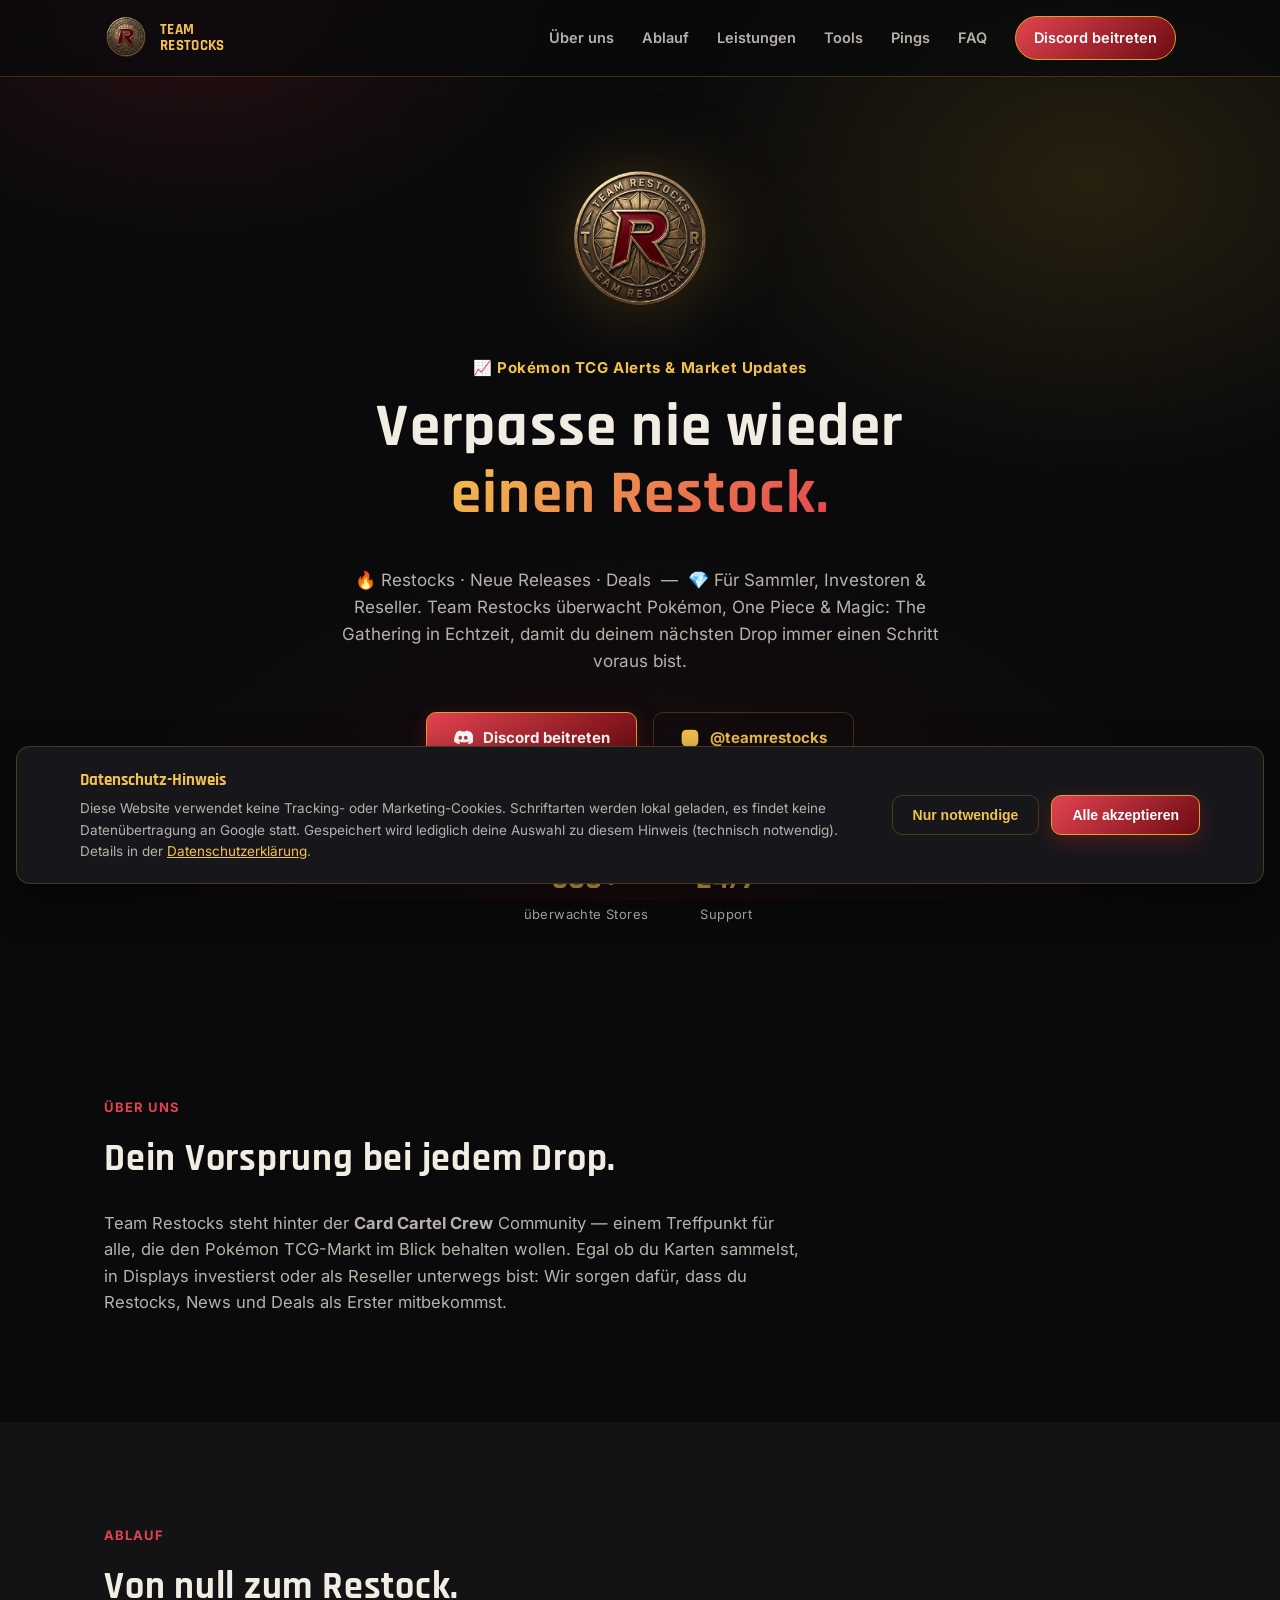
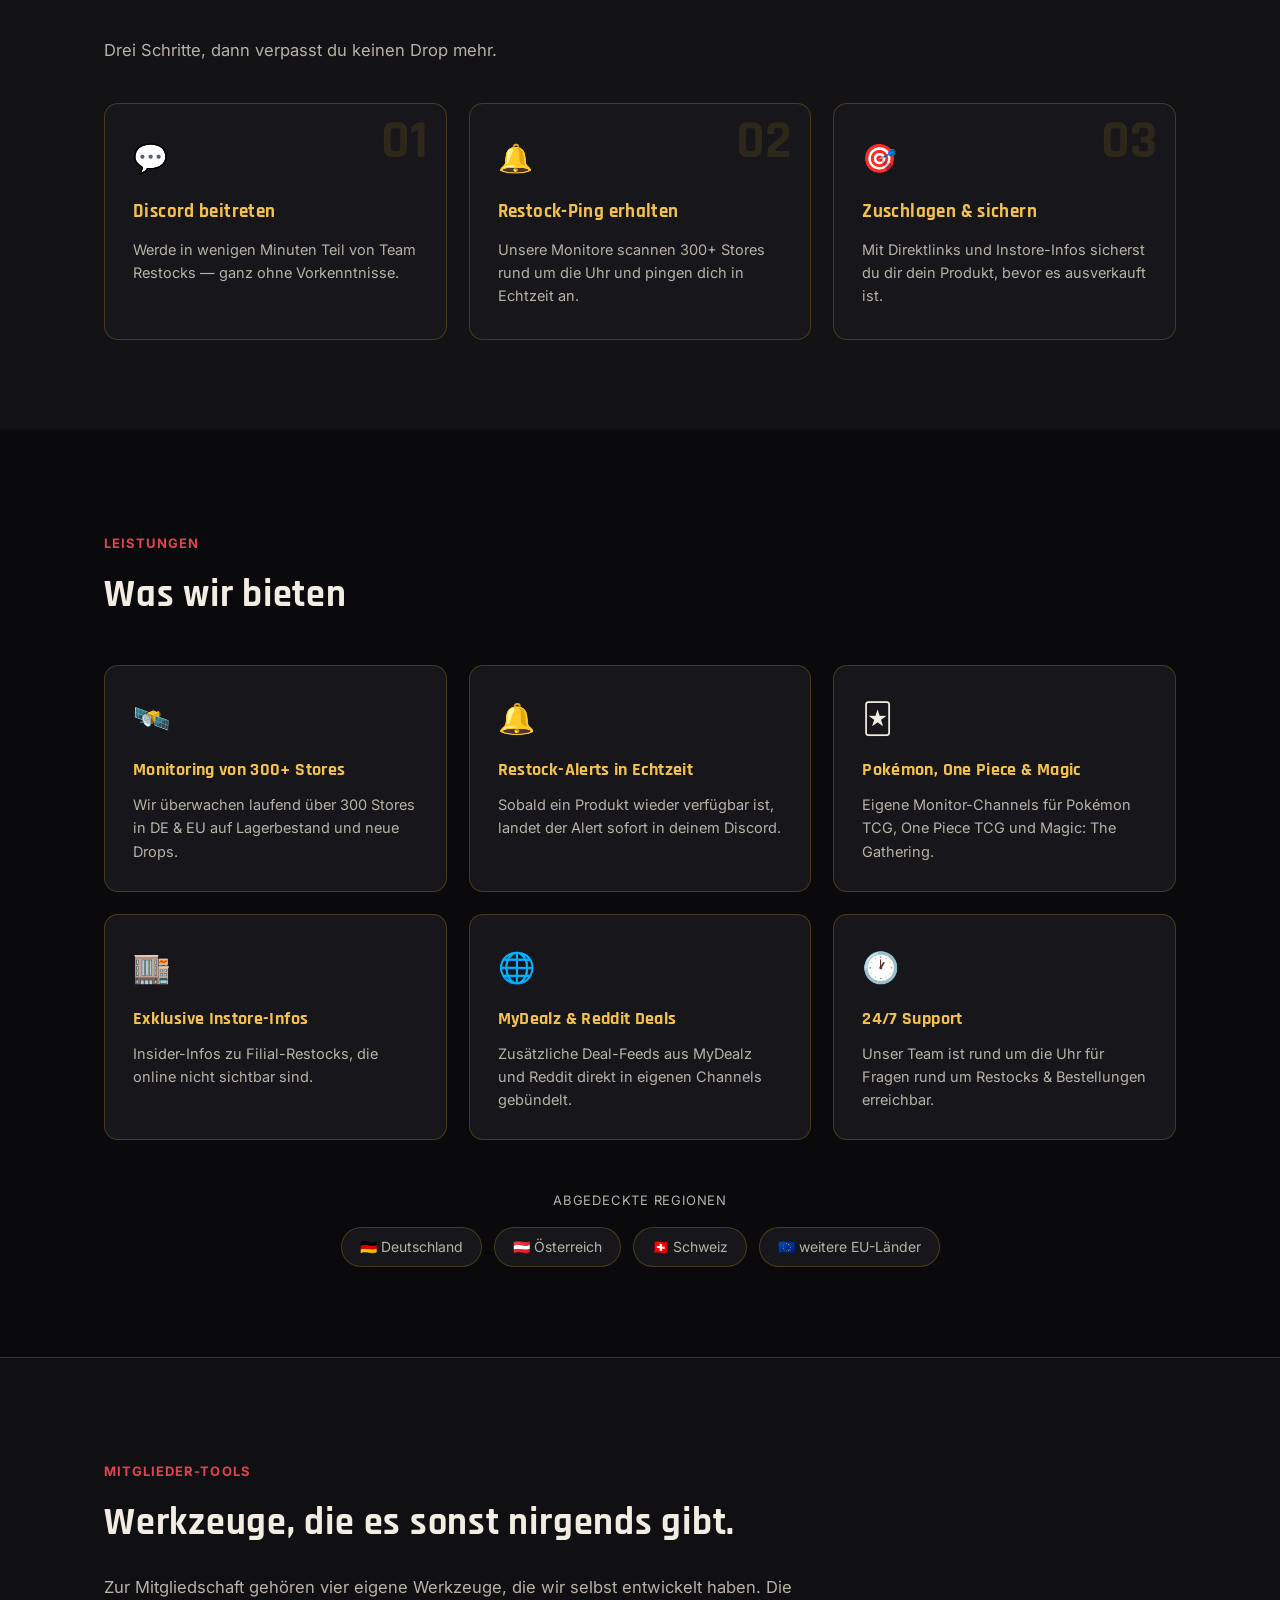
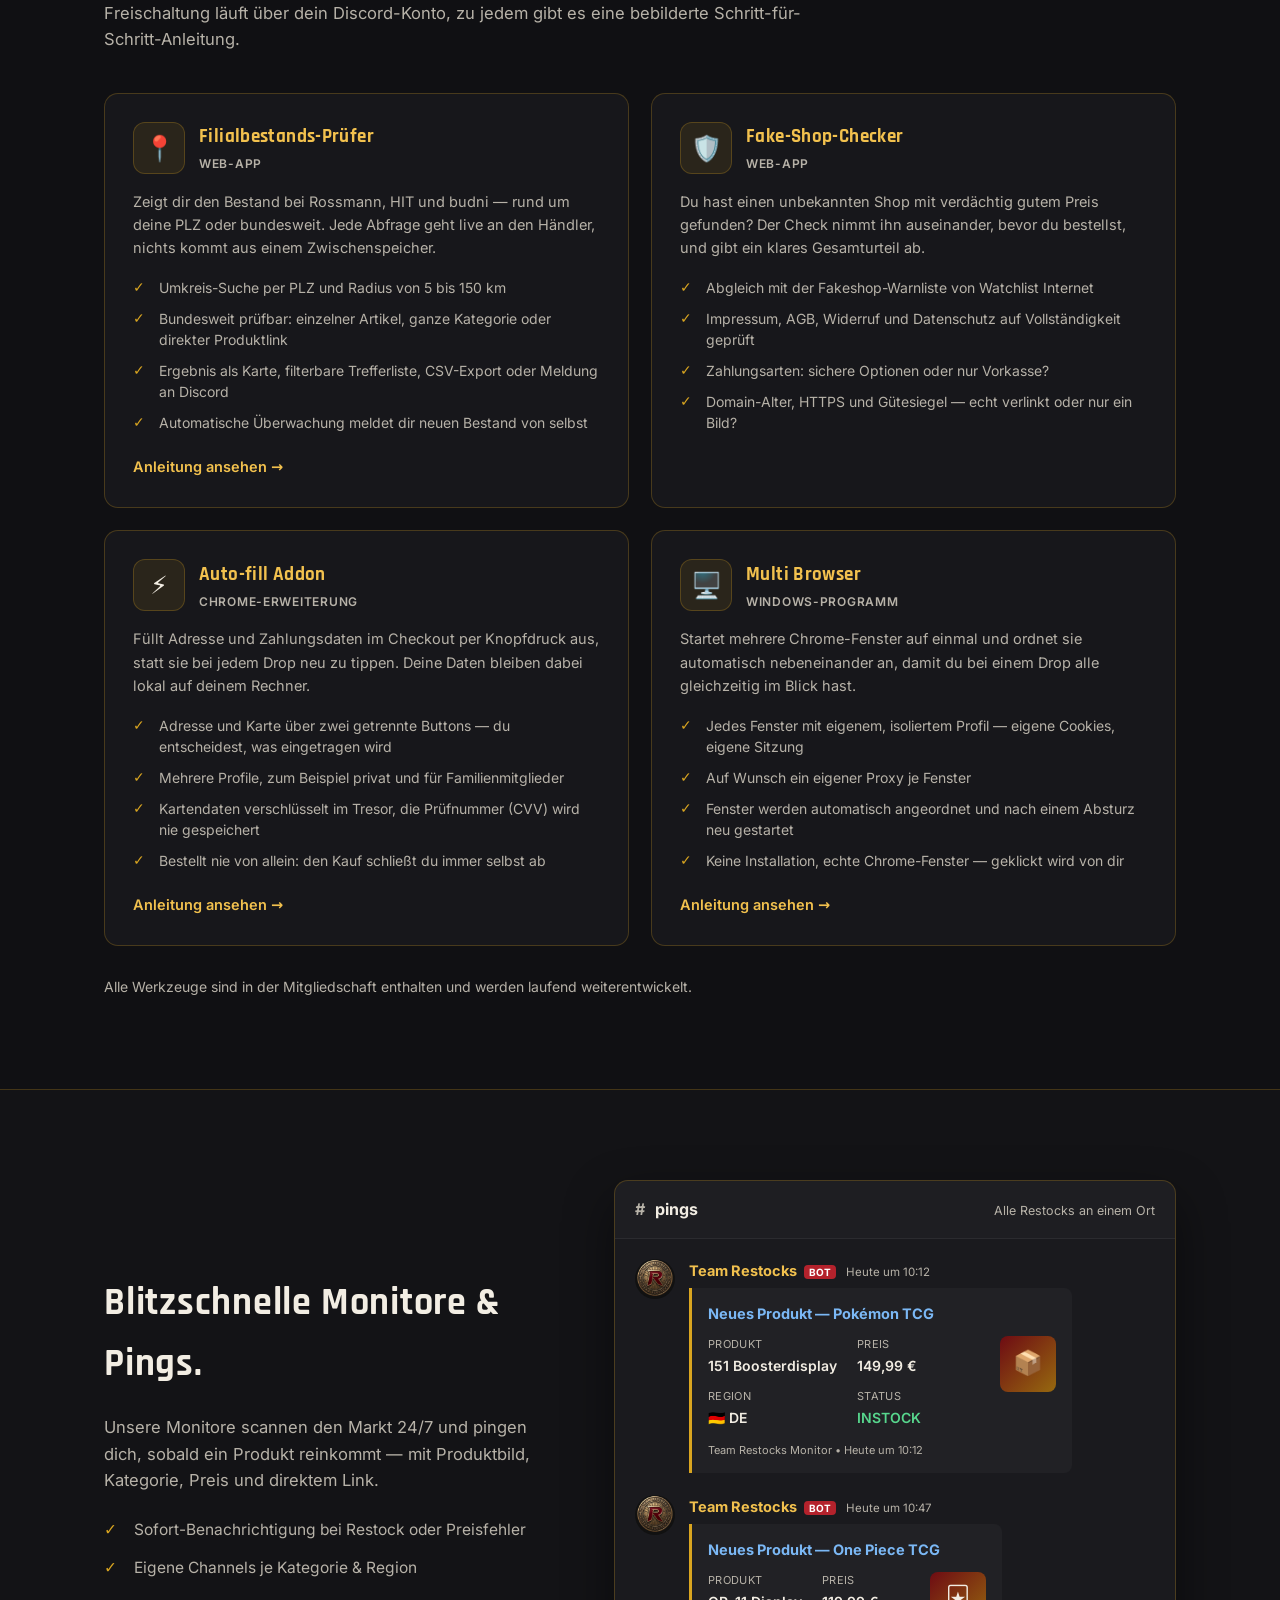
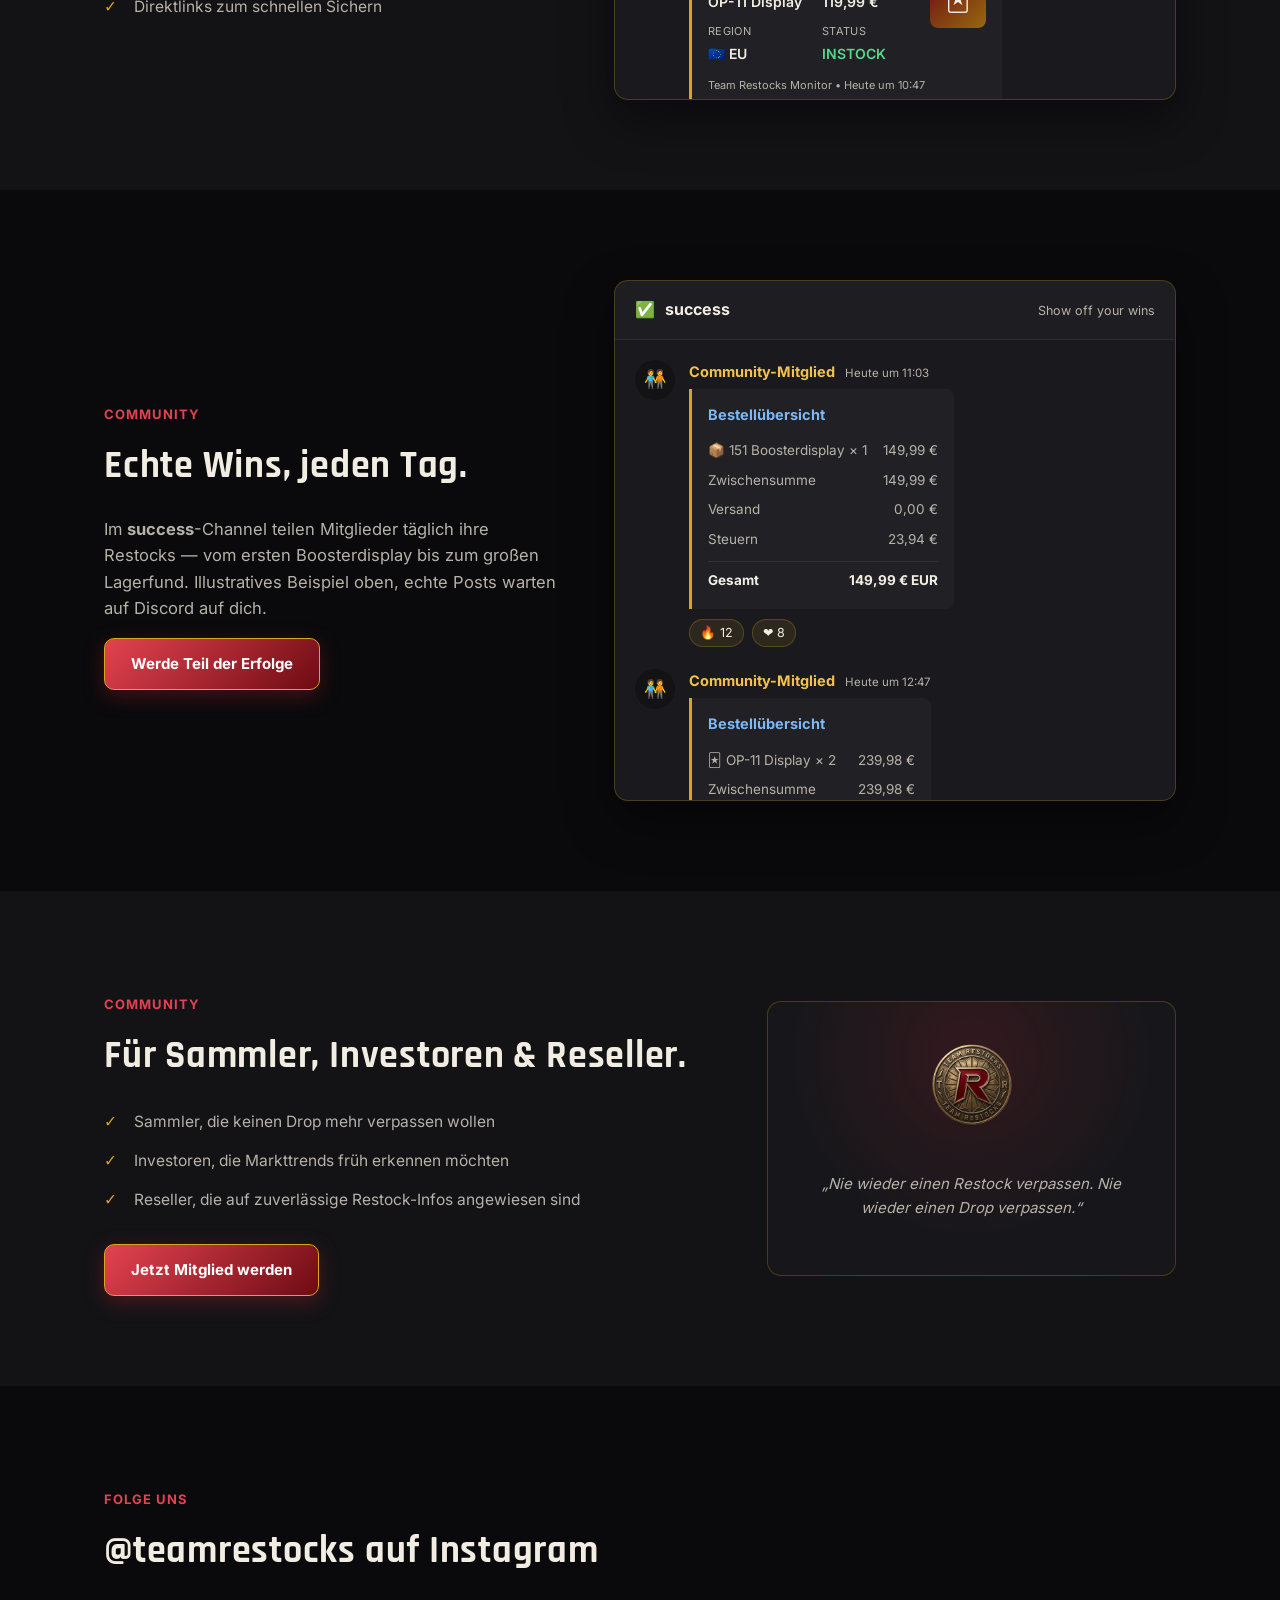
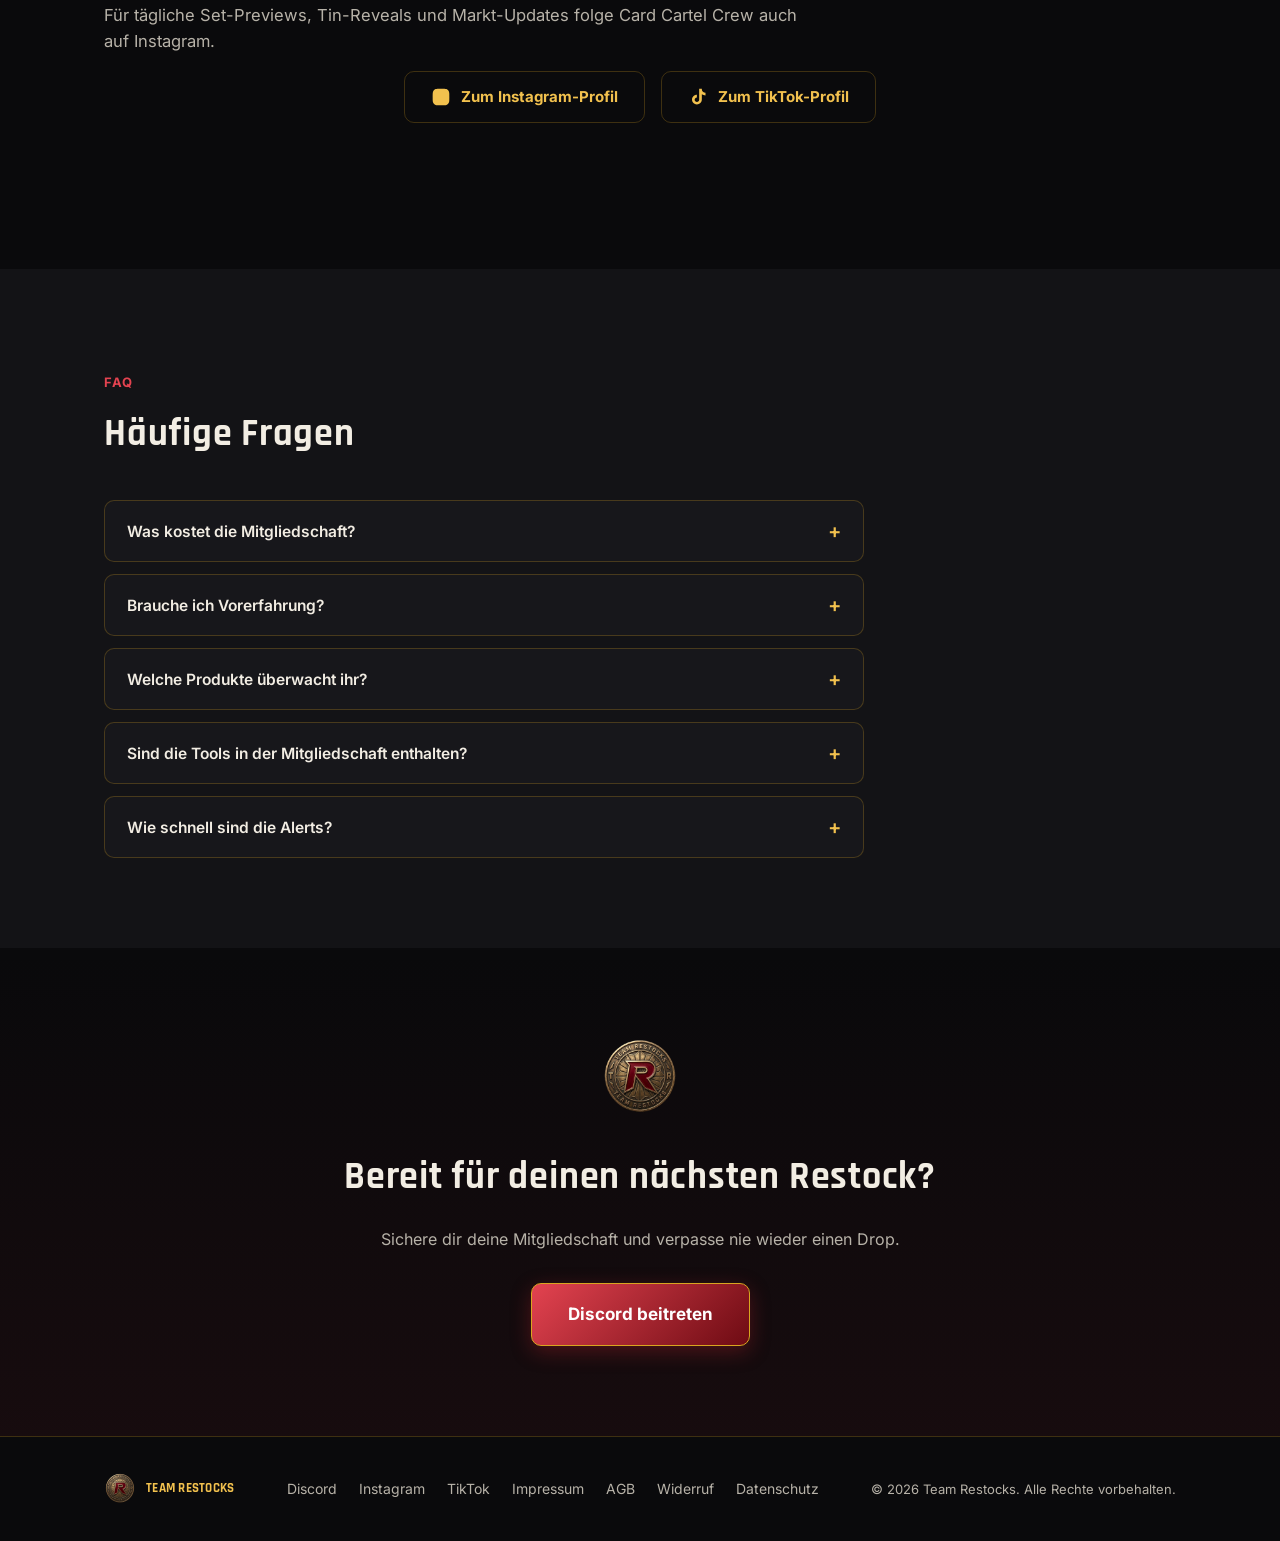
==== commit ef435283: "Add members tools section and raise monitor count to 300+ Adds a "Mitglieder-Tools" section between " ====
--- a/index.html
+++ b/index.html
@@ -4,22 +4,22 @@
 <meta charset="UTF-8">
 <meta name="viewport" content="width=device-width, initial-scale=1.0">
 <title>Team Restocks | Pokémon TCG Restock-Alerts &amp; Community</title>
-<meta name="description" content="Team Restocks ist die Pokémon TCG Community für Sammler, Investoren und Reseller: Echtzeit Restock-Alerts, 200+ überwachte Stores, 24/7 Support und exklusive Instore-Infos.">
+<meta name="description" content="Team Restocks ist die Pokémon TCG Community für Sammler, Investoren und Reseller: Echtzeit Restock-Alerts, 300+ überwachte Stores, Filialbestands-Prüfer, Fake-Shop-Checker, Auto-fill und Multi Browser, 24/7 Support und exklusive Instore-Infos.">
 <meta name="theme-color" content="#0a0a0c">
 <link rel="canonical" href="https://oliverregolin-cloud.github.io/team-restocks-website/">
 <meta property="og:type" content="website">
 <meta property="og:title" content="Team Restocks | Pokémon TCG Restock-Alerts &amp; Community">
-<meta property="og:description" content="Echtzeit Restock-Alerts für Pokémon, One Piece & Magic: The Gathering. 200+ überwachte Stores, exklusive Instore-Infos, 24/7 Support.">
+<meta property="og:description" content="Echtzeit Restock-Alerts für Pokémon, One Piece & Magic: The Gathering. 300+ überwachte Stores, exklusive Instore-Infos, 24/7 Support.">
 <meta property="og:url" content="https://oliverregolin-cloud.github.io/team-restocks-website/">
 <meta property="og:image" content="https://oliverregolin-cloud.github.io/team-restocks-website/assets/logo.png">
 <meta property="og:locale" content="de_DE">
 <meta name="twitter:card" content="summary">
 <meta name="twitter:title" content="Team Restocks | Pokémon TCG Restock-Alerts &amp; Community">
-<meta name="twitter:description" content="Echtzeit Restock-Alerts für Pokémon, One Piece & Magic: The Gathering. 200+ überwachte Stores, exklusive Instore-Infos, 24/7 Support.">
+<meta name="twitter:description" content="Echtzeit Restock-Alerts für Pokémon, One Piece & Magic: The Gathering. 300+ überwachte Stores, exklusive Instore-Infos, 24/7 Support.">
 <meta name="twitter:image" content="https://oliverregolin-cloud.github.io/team-restocks-website/assets/logo.png">
 <link rel="icon" type="image/png" href="assets/logo.png">
 <link rel="stylesheet" href="assets/fonts/fonts.css?v=1">
-<link rel="stylesheet" href="css/style.css?v=10">
+<link rel="stylesheet" href="css/style.css?v=12">
 </head>
 <body>
 
@@ -38,6 +38,7 @@
       <a href="#about">Über uns</a>
       <a href="#process">Ablauf</a>
       <a href="#features">Leistungen</a>
+      <a href="#tools">Tools</a>
       <a href="#pings">Pings</a>
       <a href="#faq">FAQ</a>
       <a href="#join" class="nav-cta">Discord beitreten</a>
@@ -74,7 +75,7 @@
       </div>
 
       <div class="hero-stats reveal">
-        <div class="stat"><span class="stat-num" data-count="200" data-suffix="+">0</span><span class="stat-label">überwachte Stores</span></div>
+        <div class="stat"><span class="stat-num" data-count="300" data-suffix="+">0</span><span class="stat-label">überwachte Stores</span></div>
         <div class="stat"><span class="stat-num" data-static="24/7">0</span><span class="stat-label">Support</span></div>
       </div>
     </div>
@@ -111,7 +112,7 @@
           <span class="process-num">02</span>
           <div class="process-icon">🔔</div>
           <h3>Restock-Ping erhalten</h3>
-          <p>Unsere Monitore scannen 200+ Stores rund um die Uhr und pingen dich in Echtzeit an.</p>
+          <p>Unsere Monitore scannen 300+ Stores rund um die Uhr und pingen dich in Echtzeit an.</p>
         </div>
         <div class="process-card reveal">
           <span class="process-num">03</span>
@@ -132,8 +133,8 @@
       <div class="feature-grid">
         <div class="feature-card reveal">
           <div class="feature-icon">🛰️</div>
-          <h3>Monitoring von 200+ Stores</h3>
-          <p>Wir überwachen laufend über 200 Stores in DE &amp; EU auf Lagerbestand und neue Drops.</p>
+          <h3>Monitoring von 300+ Stores</h3>
+          <p>Wir überwachen laufend über 300 Stores in DE &amp; EU auf Lagerbestand und neue Drops.</p>
         </div>
         <div class="feature-card reveal">
           <div class="feature-icon">🔔</div>
@@ -171,6 +172,115 @@
           <span class="flag-pill">🇪🇺 weitere EU-Länder</span>
         </div>
       </div>
+    </div>
+  </section>
+
+  <!-- TOOLS -->
+  <section id="tools" class="section section-tools">
+    <div class="container">
+      <p class="kicker reveal">Mitglieder-Tools</p>
+      <h2 class="reveal">Werkzeuge, die es sonst nirgends gibt.</h2>
+      <p class="section-lead reveal">
+        Zur Mitgliedschaft gehören vier eigene Werkzeuge, die wir selbst entwickelt haben. Die Freischaltung
+        läuft über dein Discord-Konto, zu jedem gibt es eine bebilderte Schritt-für-Schritt-Anleitung.
+      </p>
+
+      <div class="tool-grid">
+
+        <article class="tool-card reveal">
+          <div class="tool-head">
+            <span class="tool-icon" aria-hidden="true">📍</span>
+            <div>
+              <h3>Filialbestands-Prüfer</h3>
+              <p class="tool-platform">Web-App</p>
+            </div>
+          </div>
+          <p>
+            Zeigt dir den Bestand bei Rossmann, HIT und budni — rund um deine PLZ oder bundesweit.
+            Jede Abfrage geht live an den Händler, nichts kommt aus einem Zwischenspeicher.
+          </p>
+          <ul class="tool-points">
+            <li>Umkreis-Suche per PLZ und Radius von 5 bis 150&nbsp;km</li>
+            <li>Bundesweit prüfbar: einzelner Artikel, ganze Kategorie oder direkter Produktlink</li>
+            <li>Ergebnis als Karte, filterbare Trefferliste, CSV-Export oder Meldung an Discord</li>
+            <li>Automatische Überwachung meldet dir neuen Bestand von selbst</li>
+          </ul>
+          <a class="tool-link" href="https://inventar.teamrestocks.de/anleitung-filialbestand.html" target="_blank" rel="noopener">
+            Anleitung ansehen <span class="tool-arrow" aria-hidden="true">→</span>
+          </a>
+        </article>
+
+        <article class="tool-card reveal">
+          <div class="tool-head">
+            <span class="tool-icon" aria-hidden="true">🛡️</span>
+            <div>
+              <h3>Fake-Shop-Checker</h3>
+              <p class="tool-platform">Web-App</p>
+            </div>
+          </div>
+          <p>
+            Du hast einen unbekannten Shop mit verdächtig gutem Preis gefunden? Der Check nimmt ihn
+            auseinander, bevor du bestellst, und gibt ein klares Gesamturteil ab.
+          </p>
+          <ul class="tool-points">
+            <li>Abgleich mit der Fakeshop-Warnliste von Watchlist&nbsp;Internet</li>
+            <li>Impressum, AGB, Widerruf und Datenschutz auf Vollständigkeit geprüft</li>
+            <li>Zahlungsarten: sichere Optionen oder nur Vorkasse?</li>
+            <li>Domain-Alter, HTTPS und Gütesiegel — echt verlinkt oder nur ein Bild?</li>
+          </ul>
+        </article>
+
+        <article class="tool-card reveal">
+          <div class="tool-head">
+            <span class="tool-icon" aria-hidden="true">⚡</span>
+            <div>
+              <h3>Auto-fill Addon</h3>
+              <p class="tool-platform">Chrome-Erweiterung</p>
+            </div>
+          </div>
+          <p>
+            Füllt Adresse und Zahlungsdaten im Checkout per Knopfdruck aus, statt sie bei jedem Drop
+            neu zu tippen. Deine Daten bleiben dabei lokal auf deinem Rechner.
+          </p>
+          <ul class="tool-points">
+            <li>Adresse und Karte über zwei getrennte Buttons — du entscheidest, was eingetragen wird</li>
+            <li>Mehrere Profile, zum Beispiel privat und für Familienmitglieder</li>
+            <li>Kartendaten verschlüsselt im Tresor, die Prüfnummer (CVV) wird nie gespeichert</li>
+            <li>Bestellt nie von allein: den Kauf schließt du immer selbst ab</li>
+          </ul>
+          <a class="tool-link" href="https://inventar.teamrestocks.de/anleitung-autofill.html" target="_blank" rel="noopener">
+            Anleitung ansehen <span class="tool-arrow" aria-hidden="true">→</span>
+          </a>
+        </article>
+
+        <article class="tool-card reveal">
+          <div class="tool-head">
+            <span class="tool-icon" aria-hidden="true">🖥️</span>
+            <div>
+              <h3>Multi Browser</h3>
+              <p class="tool-platform">Windows-Programm</p>
+            </div>
+          </div>
+          <p>
+            Startet mehrere Chrome-Fenster auf einmal und ordnet sie automatisch nebeneinander an,
+            damit du bei einem Drop alle gleichzeitig im Blick hast.
+          </p>
+          <ul class="tool-points">
+            <li>Jedes Fenster mit eigenem, isoliertem Profil — eigene Cookies, eigene Sitzung</li>
+            <li>Auf Wunsch ein eigener Proxy je Fenster</li>
+            <li>Fenster werden automatisch angeordnet und nach einem Absturz neu gestartet</li>
+            <li>Keine Installation, echte Chrome-Fenster — geklickt wird von dir</li>
+          </ul>
+          <a class="tool-link" href="https://inventar.teamrestocks.de/anleitung-multibrowser.html" target="_blank" rel="noopener">
+            Anleitung ansehen <span class="tool-arrow" aria-hidden="true">→</span>
+          </a>
+        </article>
+
+      </div>
+
+      <p class="tool-note reveal">
+        Alle Werkzeuge sind in der Mitgliedschaft enthalten und werden laufend weiterentwickelt.
+      </p>
     </div>
   </section>
 
@@ -491,6 +601,10 @@
           <div class="accordion-panel"><p>Aktuell Pokémon TCG, One Piece TCG und Magic: The Gathering, dazu lokale und EU-weite Deals über MyDealz &amp; Reddit.</p></div>
         </div>
         <div class="accordion-item">
+          <button class="accordion-trigger">Sind die Tools in der Mitgliedschaft enthalten?<span class="accordion-plus">+</span></button>
+          <div class="accordion-panel"><p>Ja. Filialbestands-Prüfer, Fake-Shop-Checker, Auto-fill Addon und Multi Browser sind für aktive Mitglieder freigeschaltet — die Anmeldung läuft über dein Discord-Konto. Zu jedem Werkzeug gibt es eine Schritt-für-Schritt-Anleitung.</p></div>
+        </div>
+        <div class="accordion-item">
           <button class="accordion-trigger">Wie schnell sind die Alerts?<span class="accordion-plus">+</span></button>
           <div class="accordion-panel"><p>Unsere Monitore laufen 24/7 und pingen dich in Echtzeit, sobald ein Produkt verfügbar wird.</p></div>
         </div>
@@ -524,7 +638,7 @@
       <a href="https://www.tiktok.com/@teamrestocks" target="_blank" rel="noopener">TikTok</a>
       <a href="impressum.html">Impressum</a>
       <a href="agb.html">AGB</a>
-      <a href="widerruf.html">Widerruf</a>
+      <a href="widerruf.html#widerruf-button">Widerruf</a>
       <a href="datenschutz.html">Datenschutz</a>
     </div>
     <p class="footer-copy">&copy; <span id="year"></span> Team Restocks. Alle Rechte vorbehalten.</p>
--- a/css/style.css
+++ b/css/style.css
@@ -332,6 +332,120 @@
 .feature-card h3 { font-size: 18px; margin-bottom: 8px; color: var(--gold-light); }
 .feature-card p { color: var(--text-muted); font-size: 14.5px; margin: 0; }
 
+/* ---------- Tools ---------- */
+.section-tools {
+  background: rgba(23, 23, 27, 0.55);
+  border-top: 1px solid var(--border);
+  border-bottom: 1px solid var(--border);
+}
+
+.tool-grid {
+  display: grid;
+  grid-template-columns: repeat(2, 1fr);
+  gap: 22px;
+  margin-top: 40px;
+}
+
+.tool-card {
+  display: flex;
+  flex-direction: column;
+  background: var(--black-card);
+  border: 1px solid var(--border);
+  border-radius: var(--radius);
+  padding: 28px;
+  transition: transform 0.25s, border-color 0.25s;
+}
+.tool-card:hover {
+  transform: translateY(-4px);
+  border-color: var(--gold);
+}
+
+.tool-head {
+  display: flex;
+  align-items: center;
+  gap: 14px;
+  margin-bottom: 16px;
+}
+
+.tool-icon {
+  flex-shrink: 0;
+  width: 52px;
+  height: 52px;
+  display: flex;
+  align-items: center;
+  justify-content: center;
+  font-size: 25px;
+  background: rgba(217, 165, 32, 0.1);
+  border: 1px solid var(--border);
+  border-radius: 12px;
+}
+
+.tool-card h3 {
+  font-size: 19px;
+  color: var(--gold-light);
+  margin-bottom: 2px;
+}
+
+.tool-platform {
+  margin: 0;
+  color: var(--text-muted);
+  font-size: 12px;
+  font-weight: 600;
+  letter-spacing: 0.06em;
+  text-transform: uppercase;
+}
+
+.tool-card > p {
+  color: var(--text-muted);
+  font-size: 14.5px;
+  margin: 0 0 18px;
+}
+
+.tool-points {
+  list-style: none;
+  margin: 0 0 22px;
+  padding: 0;
+  display: grid;
+  gap: 10px;
+}
+.tool-points li {
+  position: relative;
+  padding-left: 26px;
+  color: var(--text-muted);
+  font-size: 14px;
+  line-height: 1.5;
+}
+.tool-points li::before {
+  content: "\2713";
+  position: absolute;
+  left: 0;
+  top: -1px;
+  color: var(--gold);
+  font-weight: 700;
+}
+
+.tool-link {
+  margin-top: auto;
+  align-self: flex-start;
+  color: var(--gold-light);
+  font-size: 14.5px;
+  font-weight: 600;
+  border-bottom: 1px solid transparent;
+  transition: border-color 0.25s;
+}
+.tool-link:hover { border-bottom-color: var(--gold); }
+.tool-arrow {
+  display: inline-block;
+  transition: transform 0.25s;
+}
+.tool-link:hover .tool-arrow { transform: translateX(4px); }
+
+.tool-note {
+  margin: 30px 0 0;
+  color: var(--text-muted);
+  font-size: 14px;
+}
+
 /* ---------- Process ---------- */
 .process-grid {
   display: grid;
@@ -637,6 +751,7 @@
 /* ---------- Responsive ---------- */
 @media (max-width: 900px) {
   .feature-grid { grid-template-columns: repeat(2, 1fr); }
+  .tool-grid { grid-template-columns: 1fr; }
   .process-grid { grid-template-columns: 1fr; }
   .community-inner { grid-template-columns: 1fr; }
   .pings-inner, .success-inner { grid-template-columns: 1fr; }
@@ -717,6 +832,7 @@
     transition: none;
   }
   .btn, .feature-card, .process-card, .flag-pill { transition: none; }
+  .tool-card, .tool-link, .tool-arrow { transition: none; }
 }
 
 /* ---------- Cookie / Consent Banner ---------- */
@@ -774,3 +890,84 @@
 @media (prefers-reduced-motion: reduce) {
   #cookie-consent { animation: none; }
 }
+
+/* ---------- Widerrufsbutton (§ 356a BGB) ---------- */
+.widerruf-widget {
+  background: var(--black-card);
+  border: 1px solid var(--gold);
+  border-radius: var(--radius);
+  padding: 28px 30px;
+  margin: 30px 0 44px;
+}
+.widerruf-widget-title {
+  margin-top: 0 !important;
+  color: var(--gold-light);
+}
+.widerruf-widget > p { margin-top: 0; }
+
+.widerruf-step { margin-top: 22px; }
+.widerruf-step-label {
+  color: var(--red-light);
+  font-weight: 700;
+  letter-spacing: 0.04em;
+  text-transform: uppercase;
+  font-size: 12.5px;
+  margin-bottom: 16px;
+}
+
+.widerruf-field { margin-bottom: 16px; }
+.widerruf-field label {
+  display: block;
+  font-size: 14px;
+  font-weight: 600;
+  color: var(--text);
+  margin-bottom: 6px;
+}
+.widerruf-hint { font-weight: 400; color: var(--text-muted); }
+
+.widerruf-field input {
+  width: 100%;
+  max-width: 420px;
+  background: var(--black);
+  border: 1px solid var(--border);
+  border-radius: 8px;
+  padding: 11px 14px;
+  color: var(--text);
+  font-family: 'Inter', sans-serif;
+  font-size: 15px;
+}
+.widerruf-field input:focus {
+  outline: none;
+  border-color: var(--gold);
+}
+
+.widerruf-error {
+  color: var(--red-light);
+  font-size: 14px;
+  margin-top: 10px;
+}
+
+.widerruf-declaration {
+  background: var(--black);
+  border: 1px solid var(--border);
+  border-radius: 8px;
+  padding: 16px 18px;
+  margin-bottom: 18px;
+  color: var(--text-muted);
+  font-size: 14.5px;
+  line-height: 1.6;
+}
+.widerruf-declaration p { margin: 0 0 8px; }
+.widerruf-declaration p:last-child { margin-bottom: 0; }
+.widerruf-declaration strong { color: var(--text); }
+
+.widerruf-back {
+  background: none;
+  border: none;
+  color: var(--text-muted);
+  text-decoration: underline;
+  font-size: 14px;
+  cursor: pointer;
+  margin-left: 14px;
+}
+.widerruf-back:hover { color: var(--gold-light); }
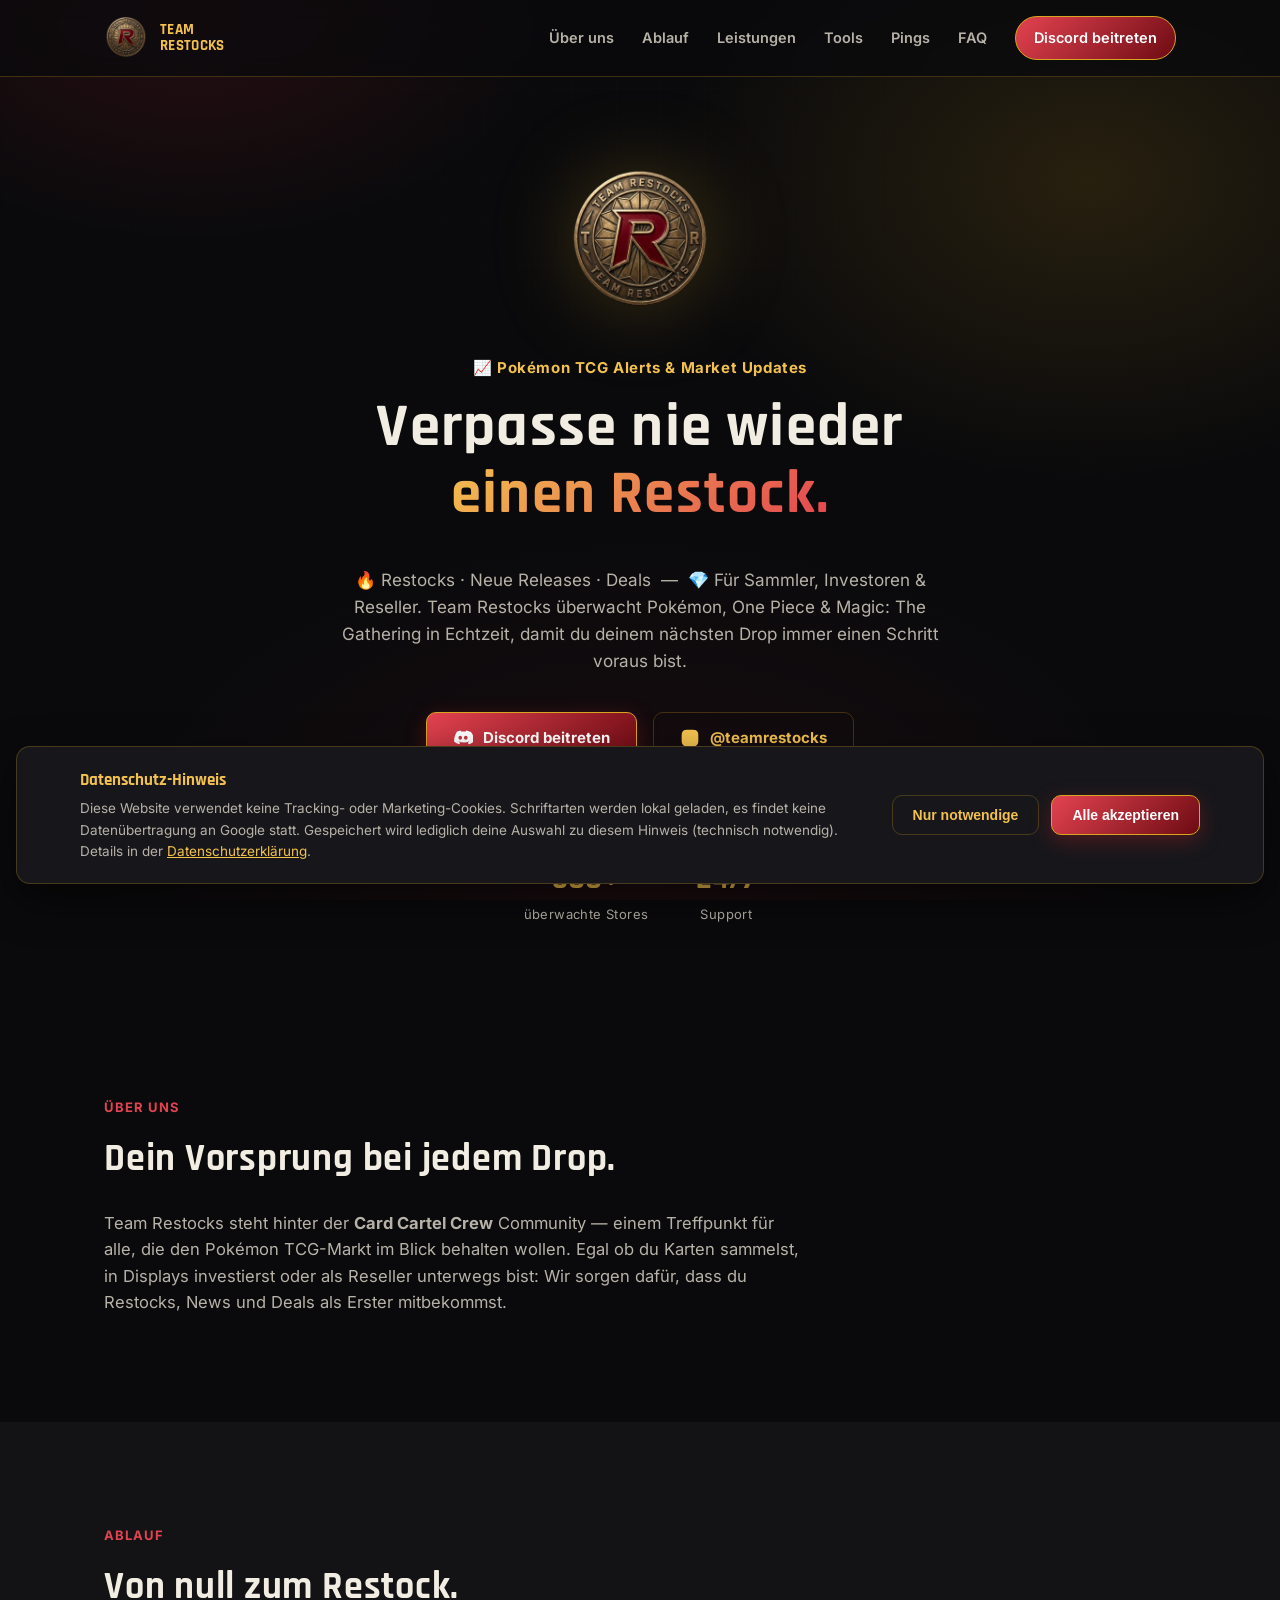
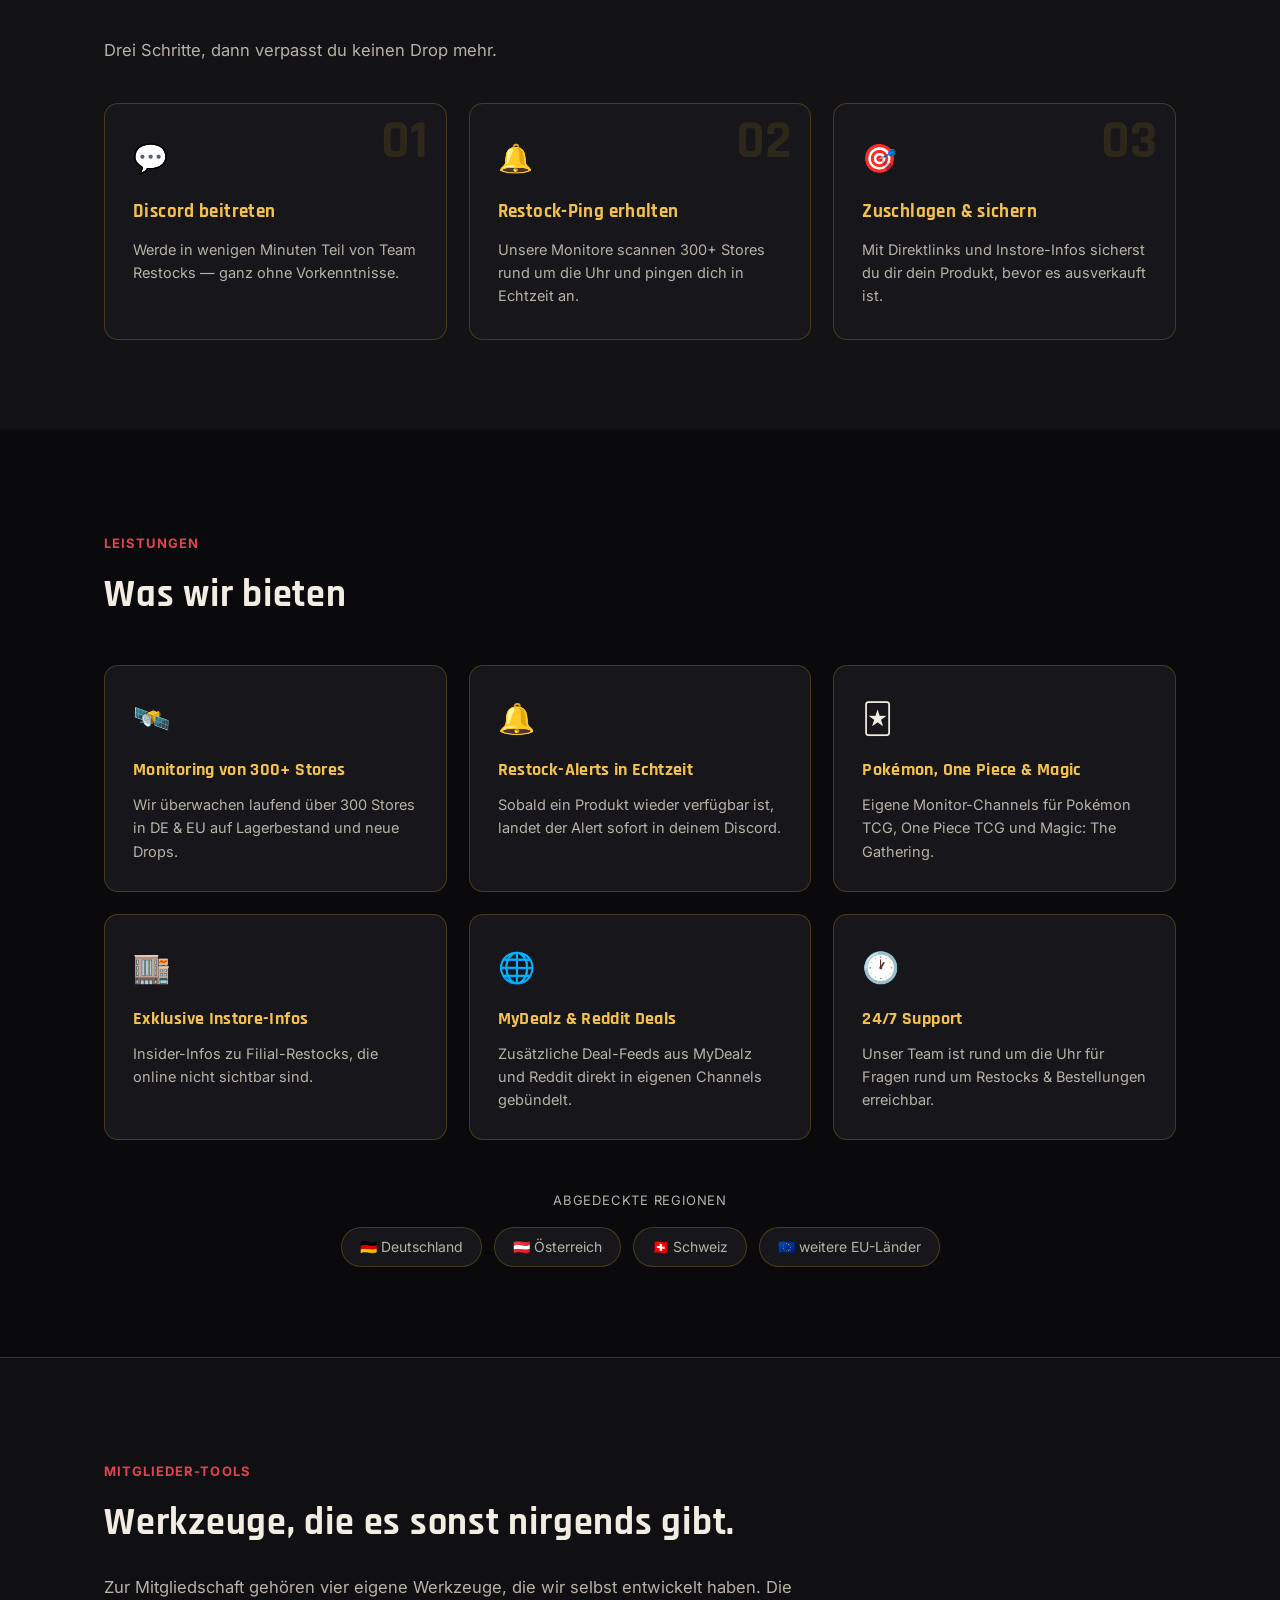
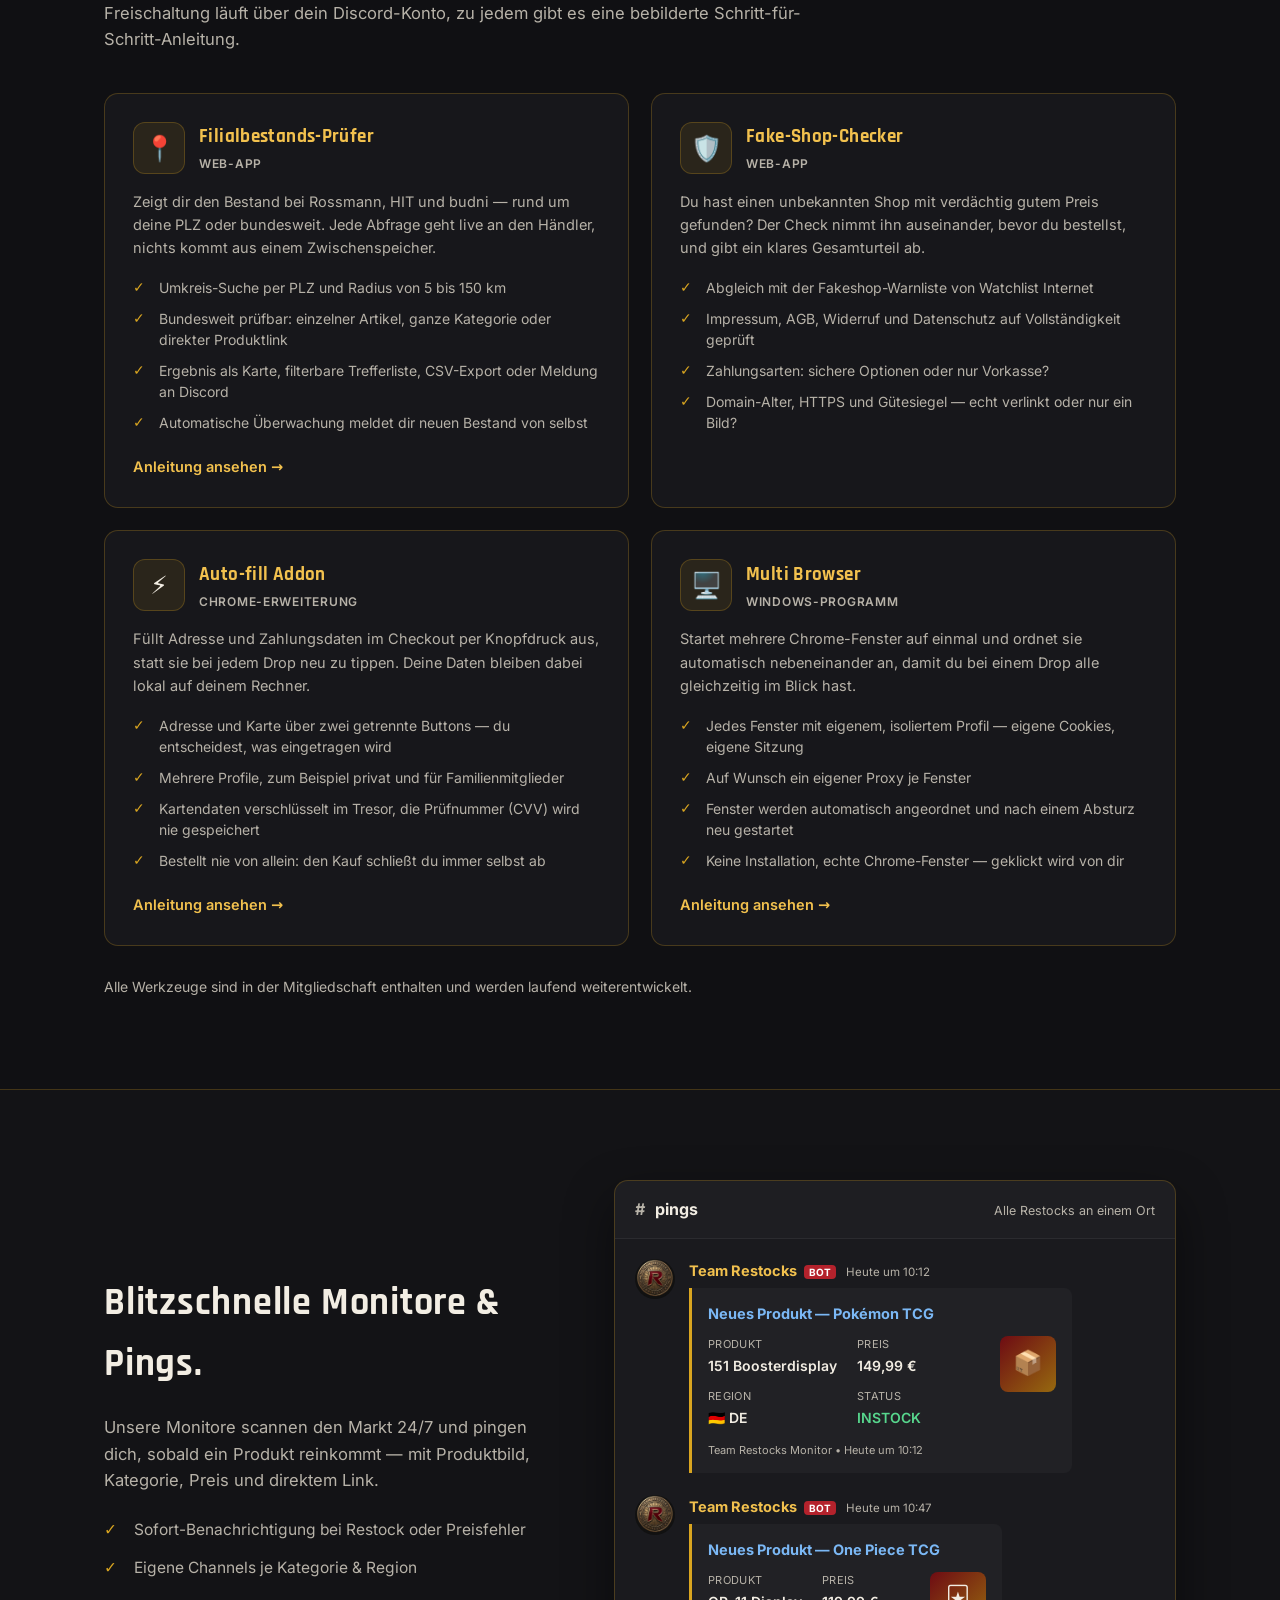
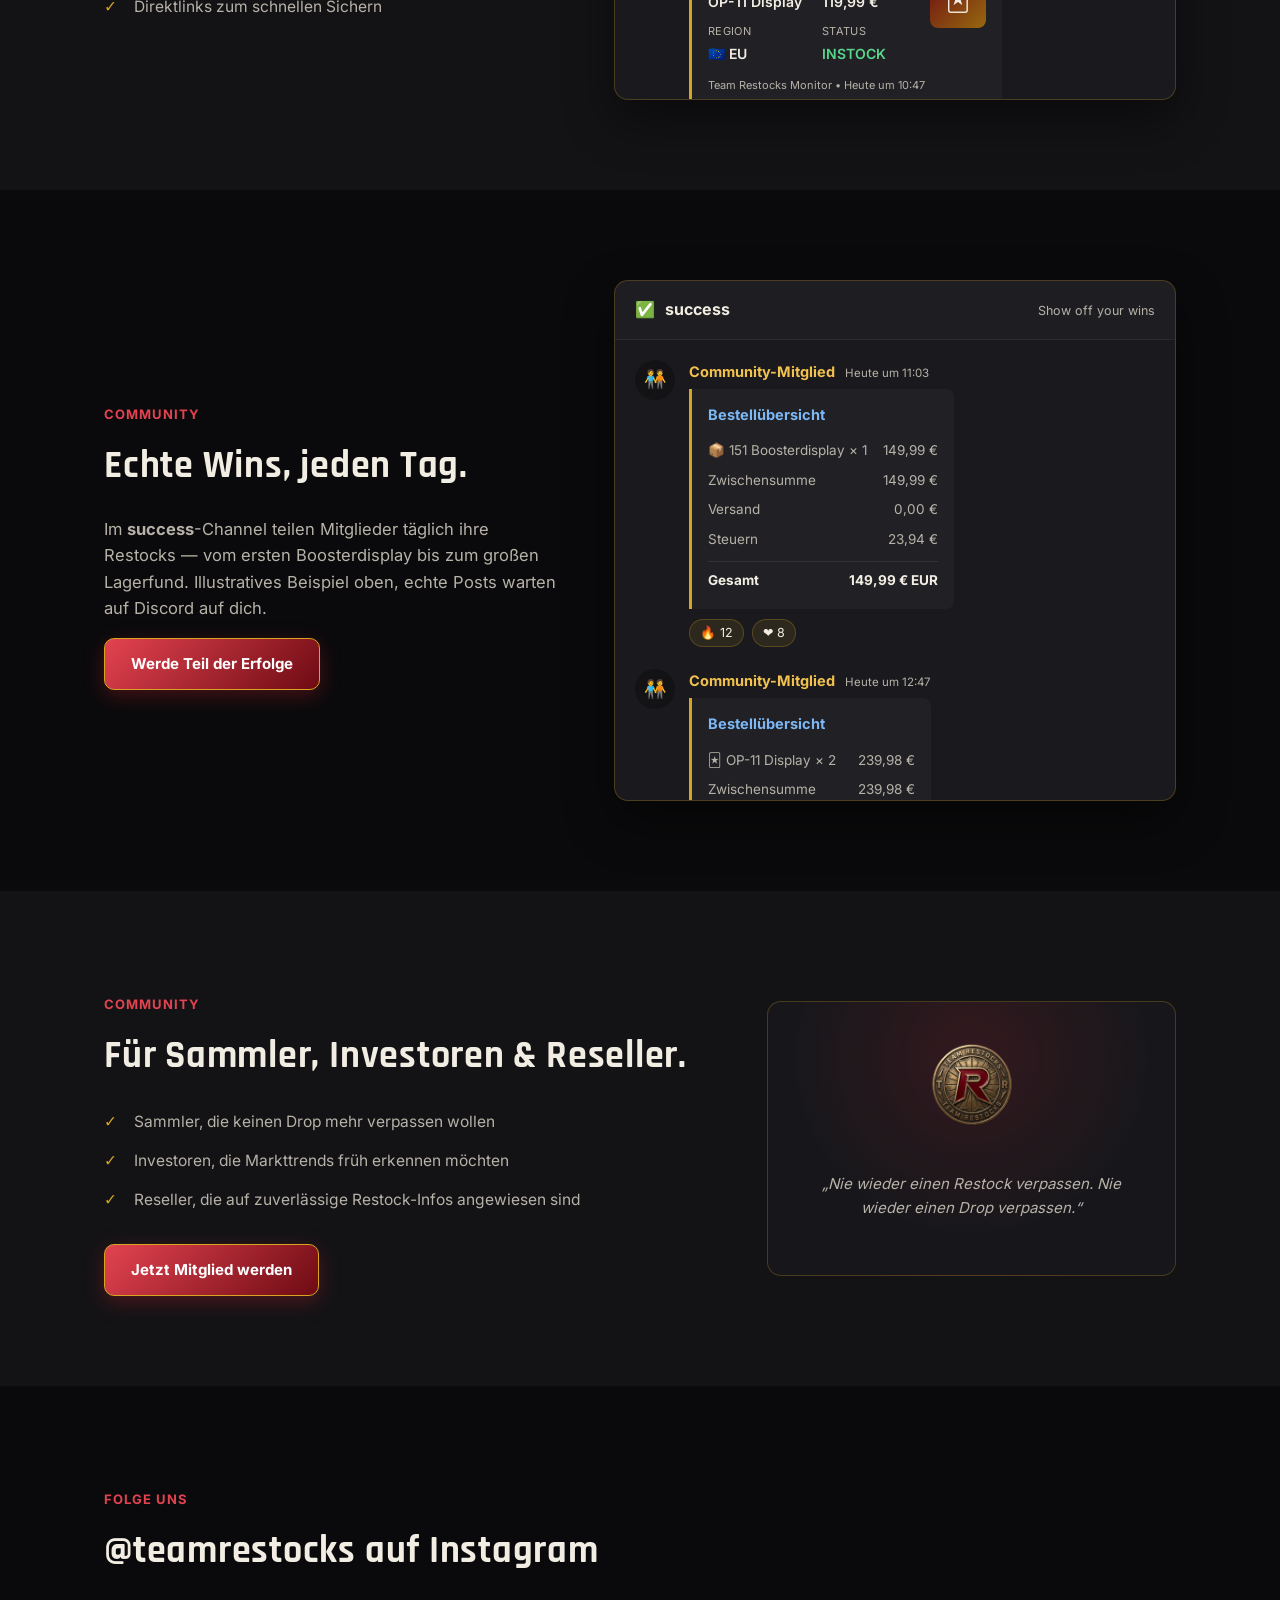
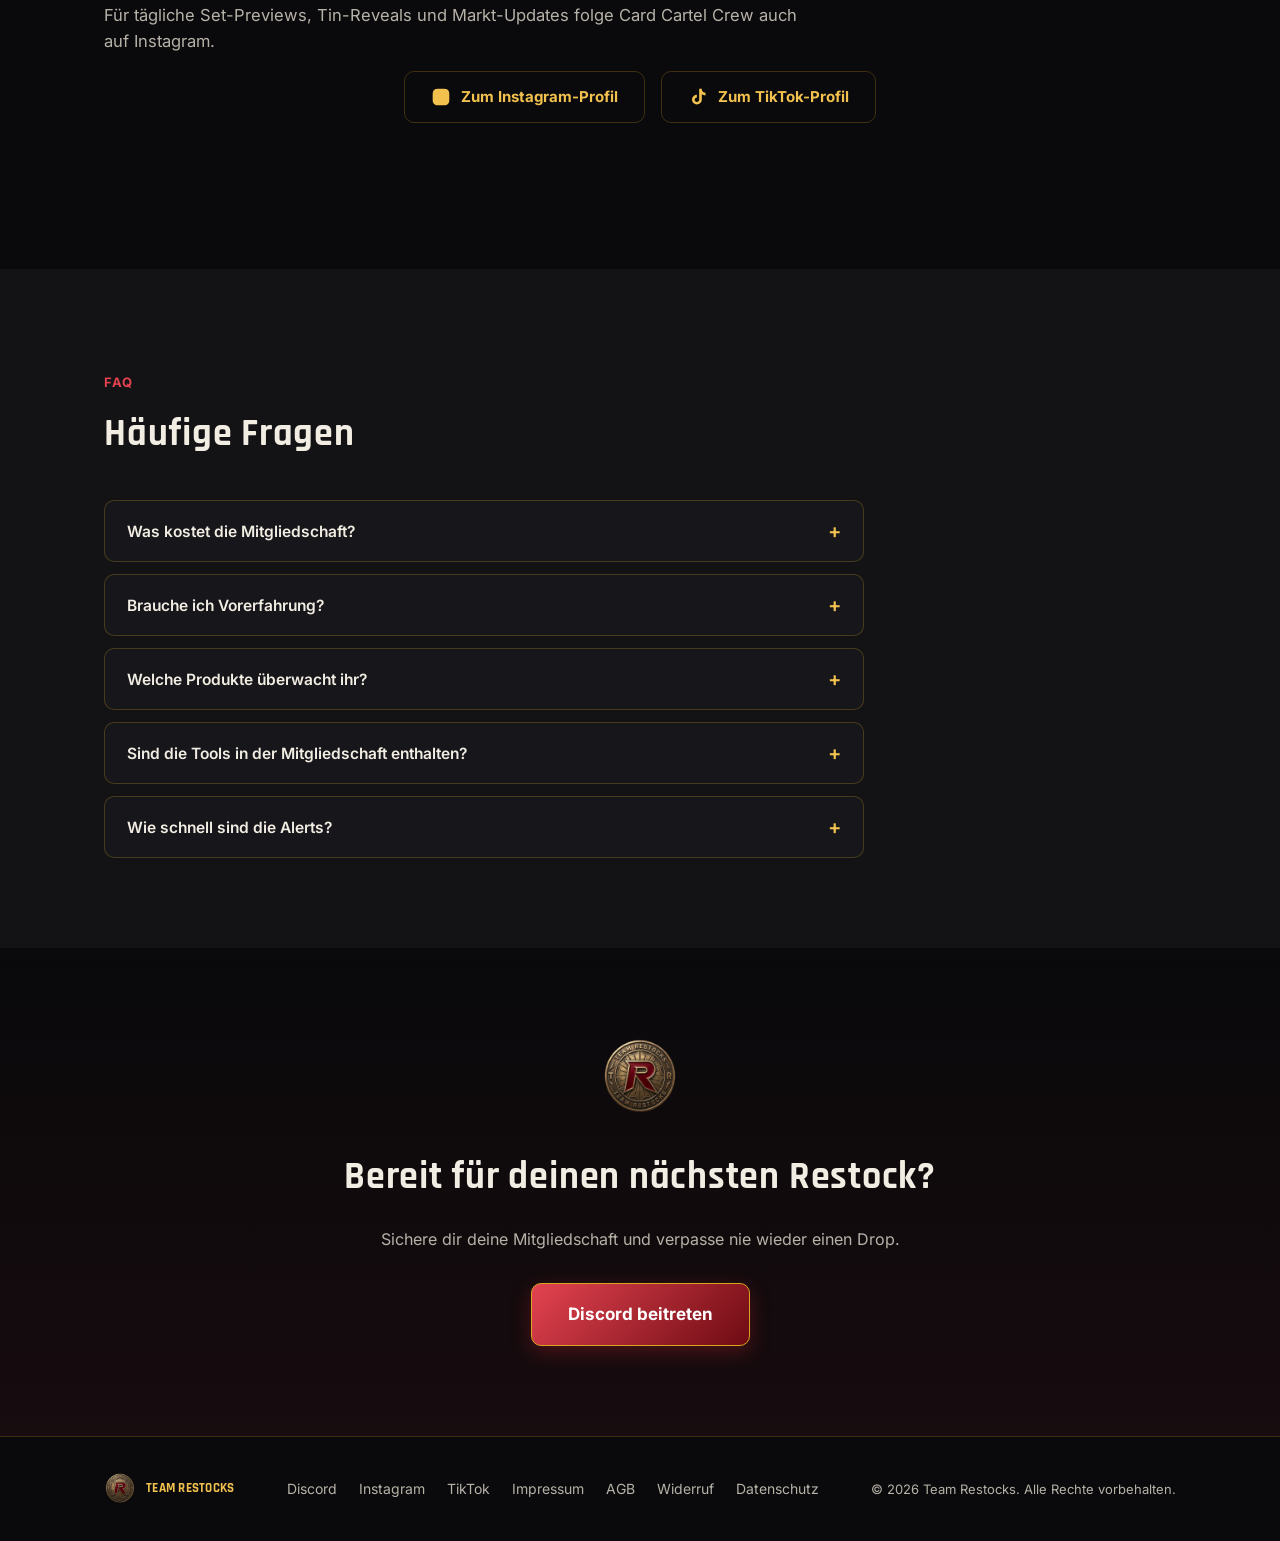
==== commit 5ed41d7d: "SEO overhaul: canonicals, structured data, sitemap, image payload The worst problem was the canonica" ====
--- a/index.html
+++ b/index.html
@@ -3,23 +3,160 @@
 <head>
 <meta charset="UTF-8">
 <meta name="viewport" content="width=device-width, initial-scale=1.0">
-<title>Team Restocks | Pokémon TCG Restock-Alerts &amp; Community</title>
-<meta name="description" content="Team Restocks ist die Pokémon TCG Community für Sammler, Investoren und Reseller: Echtzeit Restock-Alerts, 300+ überwachte Stores, Filialbestands-Prüfer, Fake-Shop-Checker, Auto-fill und Multi Browser, 24/7 Support und exklusive Instore-Infos.">
+<title>Pokémon TCG Restock-Alerts &amp; Monitor | Team Restocks</title>
+<meta name="description" content="Restock-Alerts für Pokémon TCG in Echtzeit: 300+ Shops im Monitor, exklusive Instore-Infos und eigene Werkzeuge für Sammler, Investoren &amp; Reseller.">
+<meta name="robots" content="index, follow, max-image-preview:large, max-snippet:-1">
 <meta name="theme-color" content="#0a0a0c">
-<link rel="canonical" href="https://oliverregolin-cloud.github.io/team-restocks-website/">
+<meta name="author" content="Team Restocks">
+<link rel="canonical" href="https://teamrestocks.de/">
+
 <meta property="og:type" content="website">
-<meta property="og:title" content="Team Restocks | Pokémon TCG Restock-Alerts &amp; Community">
-<meta property="og:description" content="Echtzeit Restock-Alerts für Pokémon, One Piece & Magic: The Gathering. 300+ überwachte Stores, exklusive Instore-Infos, 24/7 Support.">
-<meta property="og:url" content="https://oliverregolin-cloud.github.io/team-restocks-website/">
-<meta property="og:image" content="https://oliverregolin-cloud.github.io/team-restocks-website/assets/logo.png">
+<meta property="og:site_name" content="Team Restocks">
 <meta property="og:locale" content="de_DE">
-<meta name="twitter:card" content="summary">
-<meta name="twitter:title" content="Team Restocks | Pokémon TCG Restock-Alerts &amp; Community">
-<meta name="twitter:description" content="Echtzeit Restock-Alerts für Pokémon, One Piece & Magic: The Gathering. 300+ überwachte Stores, exklusive Instore-Infos, 24/7 Support.">
-<meta name="twitter:image" content="https://oliverregolin-cloud.github.io/team-restocks-website/assets/logo.png">
-<link rel="icon" type="image/png" href="assets/logo.png">
+<meta property="og:title" content="Team Restocks – Pokémon TCG Restock-Alerts in Echtzeit">
+<meta property="og:description" content="300+ Shops im Monitor, Instore-Infos, Filialbestands-Prüfer, Fake-Shop-Checker, Auto-fill und Multi Browser – für Sammler, Investoren und Reseller.">
+<meta property="og:url" content="https://teamrestocks.de/">
+<meta property="og:image" content="https://teamrestocks.de/assets/og-image.png">
+<meta property="og:image:width" content="1200">
+<meta property="og:image:height" content="630">
+<meta property="og:image:alt" content="Team Restocks – Pokémon TCG Restock-Alerts">
+<meta name="twitter:card" content="summary_large_image">
+<meta name="twitter:title" content="Team Restocks – Pokémon TCG Restock-Alerts in Echtzeit">
+<meta name="twitter:description" content="300+ Shops im Monitor, Instore-Infos, Filialbestands-Prüfer, Fake-Shop-Checker, Auto-fill und Multi Browser – für Sammler, Investoren und Reseller.">
+<meta name="twitter:image" content="https://teamrestocks.de/assets/og-image.png">
+<meta name="twitter:image:alt" content="Team Restocks – Pokémon TCG Restock-Alerts">
+
+<link rel="icon" type="image/png" sizes="32x32" href="assets/favicon-32.png">
+<link rel="icon" type="image/png" sizes="192x192" href="assets/logo-192.png">
+<link rel="apple-touch-icon" href="assets/apple-touch-icon.png">
+<link rel="manifest" href="site.webmanifest">
+
+<link rel="preload" href="assets/fonts/inter-400-latin.woff2" as="font" type="font/woff2" crossorigin>
+<link rel="preload" href="assets/fonts/rajdhani-700-latin.woff2" as="font" type="font/woff2" crossorigin>
 <link rel="stylesheet" href="assets/fonts/fonts.css?v=1">
-<link rel="stylesheet" href="css/style.css?v=12">
+<link rel="stylesheet" href="css/style.css?v=13">
+
+<script type="application/ld+json">
+{
+  "@context": "https://schema.org",
+  "@graph": [
+    {
+      "@type": "Organization",
+      "@id": "https://teamrestocks.de/#organization",
+      "name": "Team Restocks",
+      "alternateName": "TeamRestocks",
+      "url": "https://teamrestocks.de/",
+      "logo": {
+        "@type": "ImageObject",
+        "url": "https://teamrestocks.de/assets/logo.png",
+        "width": 512,
+        "height": 512
+      },
+      "image": "https://teamrestocks.de/assets/og-image.png",
+      "description": "Community für Pokémon TCG, One Piece TCG und Magic: The Gathering mit Restock-Alerts in Echtzeit, Instore-Infos und eigenen Werkzeugen für Sammler, Investoren und Reseller.",
+      "email": "restock@teamrestocks.de",
+      "address": {
+        "@type": "PostalAddress",
+        "streetAddress": "c/o Impressumservice Dein-Impressum, Stettiner Str. 41",
+        "postalCode": "35410",
+        "addressLocality": "Hungen",
+        "addressCountry": "DE"
+      },
+      "contactPoint": {
+        "@type": "ContactPoint",
+        "contactType": "customer support",
+        "email": "restock@teamrestocks.de",
+        "availableLanguage": [
+          "de"
+        ]
+      },
+      "sameAs": [
+        "https://www.instagram.com/teamrestocks",
+        "https://www.tiktok.com/@teamrestocks",
+        "https://joinourserver.com/teamrestocks"
+      ]
+    },
+    {
+      "@type": "WebSite",
+      "@id": "https://teamrestocks.de/#website",
+      "url": "https://teamrestocks.de/",
+      "name": "Team Restocks",
+      "inLanguage": "de-DE",
+      "publisher": {
+        "@id": "https://teamrestocks.de/#organization"
+      }
+    },
+    {
+      "@type": "WebPage",
+      "@id": "https://teamrestocks.de/#webpage",
+      "url": "https://teamrestocks.de/",
+      "name": "Pokémon TCG Restock-Alerts & Monitor | Team Restocks",
+      "description": "Restock-Alerts für Pokémon TCG in Echtzeit: 300+ Shops im Monitor, exklusive Instore-Infos und eigene Werkzeuge für Sammler, Investoren & Reseller.",
+      "inLanguage": "de-DE",
+      "isPartOf": {
+        "@id": "https://teamrestocks.de/#website"
+      },
+      "about": {
+        "@id": "https://teamrestocks.de/#organization"
+      },
+      "primaryImageOfPage": {
+        "@type": "ImageObject",
+        "url": "https://teamrestocks.de/assets/og-image.png"
+      }
+    },
+    {
+      "@type": "FAQPage",
+      "@id": "https://teamrestocks.de/#faq",
+      "inLanguage": "de-DE",
+      "isPartOf": {
+        "@id": "https://teamrestocks.de/#website"
+      },
+      "mainEntity": [
+        {
+          "@type": "Question",
+          "name": "Was kostet die Mitgliedschaft?",
+          "acceptedAnswer": {
+            "@type": "Answer",
+            "text": "Team Restocks ist eine kostenpflichtige Mitgliedschaft. Die aktuellen Preise findest du auf unserer Beitrittsseite."
+          }
+        },
+        {
+          "@type": "Question",
+          "name": "Brauche ich Vorerfahrung?",
+          "acceptedAnswer": {
+            "@type": "Answer",
+            "text": "Nein. Ob Sammler, Einsteiger oder erfahrener Reseller — unsere Guides und der Support helfen dir beim Start."
+          }
+        },
+        {
+          "@type": "Question",
+          "name": "Welche Produkte überwacht ihr?",
+          "acceptedAnswer": {
+            "@type": "Answer",
+            "text": "Aktuell Pokémon TCG, One Piece TCG und Magic: The Gathering, dazu lokale und EU-weite Deals über MyDealz & Reddit."
+          }
+        },
+        {
+          "@type": "Question",
+          "name": "Sind die Tools in der Mitgliedschaft enthalten?",
+          "acceptedAnswer": {
+            "@type": "Answer",
+            "text": "Ja. Filialbestands-Prüfer, Fake-Shop-Checker, Auto-fill Addon und Multi Browser sind für aktive Mitglieder freigeschaltet — die Anmeldung läuft über dein Discord-Konto. Zu jedem Werkzeug gibt es eine Schritt-für-Schritt-Anleitung."
+          }
+        },
+        {
+          "@type": "Question",
+          "name": "Wie schnell sind die Alerts?",
+          "acceptedAnswer": {
+            "@type": "Answer",
+            "text": "Unsere Monitore laufen 24/7 und pingen dich in Echtzeit, sobald ein Produkt verfügbar wird."
+          }
+        }
+      ]
+    }
+  ]
+}
+</script>
 </head>
 <body>
 
@@ -30,7 +167,7 @@
 <header class="site-header" id="header">
   <div class="container header-inner">
     <a href="#top" class="brand">
-      <img src="assets/logo.png" alt="Team Restocks Logo" class="brand-logo">
+      <img src="assets/logo-192.png" alt="Team Restocks Logo" class="brand-logo" width="44" height="44" decoding="async">
       <span class="brand-name">TEAM<br>RESTOCKS</span>
     </a>
 
@@ -55,7 +192,10 @@
   <!-- HERO -->
   <section class="hero">
     <div class="container hero-inner">
-      <img src="assets/logo.png" alt="Team Restocks Logo" class="hero-logo float">
+      <picture>
+        <source srcset="assets/logo-320.webp" type="image/webp">
+        <img src="assets/logo-320.png" alt="Team Restocks Logo" class="hero-logo float" width="150" height="150" fetchpriority="high" decoding="async">
+      </picture>
       <p class="eyebrow reveal">📈 Pokémon TCG Alerts &amp; Market Updates</p>
       <h1 class="reveal">Verpasse nie wieder<br><span class="text-gold">einen Restock.</span></h1>
       <p class="hero-sub reveal">
@@ -309,7 +449,7 @@
         </div>
         <div class="discord-messages">
           <div class="discord-msg">
-            <img src="assets/logo.png" class="discord-avatar" alt="Team Restocks Bot">
+            <img src="assets/logo-192.png" class="discord-avatar" alt="Team Restocks Bot" width="40" height="40" loading="lazy" decoding="async">
             <div class="discord-msg-body">
               <div class="discord-msg-head">
                 <span class="discord-user">Team Restocks <span class="discord-bot-tag">BOT</span></span>
@@ -332,7 +472,7 @@
           </div>
 
           <div class="discord-msg">
-            <img src="assets/logo.png" class="discord-avatar" alt="Team Restocks Bot">
+            <img src="assets/logo-192.png" class="discord-avatar" alt="Team Restocks Bot" width="40" height="40" loading="lazy" decoding="async">
             <div class="discord-msg-body">
               <div class="discord-msg-head">
                 <span class="discord-user">Team Restocks <span class="discord-bot-tag">BOT</span></span>
@@ -355,7 +495,7 @@
           </div>
 
           <div class="discord-msg">
-            <img src="assets/logo.png" class="discord-avatar" alt="Team Restocks Bot">
+            <img src="assets/logo-192.png" class="discord-avatar" alt="Team Restocks Bot" width="40" height="40" loading="lazy" decoding="async">
             <div class="discord-msg-body">
               <div class="discord-msg-head">
                 <span class="discord-user">Team Restocks <span class="discord-bot-tag">BOT</span></span>
@@ -378,7 +518,7 @@
           </div>
 
           <div class="discord-msg">
-            <img src="assets/logo.png" class="discord-avatar" alt="Team Restocks Bot">
+            <img src="assets/logo-192.png" class="discord-avatar" alt="Team Restocks Bot" width="40" height="40" loading="lazy" decoding="async">
             <div class="discord-msg-body">
               <div class="discord-msg-head">
                 <span class="discord-user">Team Restocks <span class="discord-bot-tag">BOT</span></span>
@@ -401,7 +541,7 @@
           </div>
 
           <div class="discord-msg">
-            <img src="assets/logo.png" class="discord-avatar" alt="Team Restocks Bot">
+            <img src="assets/logo-192.png" class="discord-avatar" alt="Team Restocks Bot" width="40" height="40" loading="lazy" decoding="async">
             <div class="discord-msg-body">
               <div class="discord-msg-head">
                 <span class="discord-user">Team Restocks <span class="discord-bot-tag">BOT</span></span>
@@ -554,7 +694,7 @@
         <a href="https://joinourserver.com/teamrestocks" target="_blank" rel="noopener" class="btn btn-primary">Jetzt Mitglied werden</a>
       </div>
       <div class="community-card reveal">
-        <img src="assets/logo.png" alt="Team Restocks" class="community-logo">
+        <img src="assets/logo-192.png" alt="Team Restocks" class="community-logo" width="90" height="90" loading="lazy" decoding="async">
         <p class="community-quote">„Nie wieder einen Restock verpassen. Nie wieder einen Drop verpassen.“</p>
       </div>
     </div>
@@ -615,7 +755,7 @@
   <!-- JOIN / CTA -->
   <section id="join" class="section cta-section">
     <div class="container cta-inner">
-      <img src="assets/logo.png" alt="Team Restocks" class="cta-logo">
+      <img src="assets/logo-192.png" alt="Team Restocks" class="cta-logo" width="80" height="80" loading="lazy" decoding="async">
       <h2 class="reveal">Bereit für deinen nächsten Restock?</h2>
       <p class="reveal">Sichere dir deine Mitgliedschaft und verpasse nie wieder einen Drop.</p>
       <a href="https://joinourserver.com/teamrestocks" target="_blank" rel="noopener" class="btn btn-primary btn-lg btn-pulse reveal">
@@ -629,7 +769,7 @@
 <footer class="site-footer">
   <div class="container footer-inner">
     <div class="brand footer-brand">
-      <img src="assets/logo.png" alt="Team Restocks Logo" class="footer-logo">
+      <img src="assets/logo-192.png" alt="Team Restocks Logo" class="footer-logo" width="32" height="32" loading="lazy" decoding="async">
       <span class="brand-name">TEAM RESTOCKS</span>
     </div>
     <div class="footer-links">
--- a/css/style.css
+++ b/css/style.css
@@ -37,6 +37,9 @@
 }
 
 a { color: inherit; text-decoration: none; }
+
+/* <picture> darf das Layout nicht veraendern: das <img> bleibt das Flex-Element. */
+picture { display: contents; }
 
 .container {
   max-width: var(--container);
@@ -822,6 +825,47 @@
 .legal-form-box p { margin: 0 0 14px; }
 .legal-form-box p:last-child { margin-bottom: 0; }
 
+/* ---------- Fehlerseite 404 ---------- */
+.error-inner {
+  max-width: 640px;
+  margin: 0 auto;
+  text-align: center;
+}
+.error-inner .error-code {
+  font-family: 'Rajdhani', 'Inter', sans-serif;
+  font-size: clamp(4.5rem, 14vw, 8rem);
+  font-weight: 700;
+  line-height: 1;
+  margin: 0;
+  color: var(--gold);
+  text-shadow: 0 0 40px rgba(217, 165, 32, 0.3);
+}
+.error-inner h1 {
+  font-size: clamp(1.6rem, 3vw, 2.2rem);
+  margin: 12px 0 18px;
+}
+.error-inner > p {
+  color: var(--text-muted);
+  font-size: 16px;
+  margin: 0 auto 30px;
+  max-width: 480px;
+}
+.error-links {
+  display: flex;
+  flex-wrap: wrap;
+  gap: 10px 26px;
+  justify-content: center;
+  margin-top: 40px;
+}
+.error-links a {
+  color: var(--gold-light);
+  font-size: 14.5px;
+  font-weight: 600;
+  border-bottom: 1px solid transparent;
+  transition: border-color 0.25s;
+}
+.error-links a:hover { border-bottom-color: var(--gold); }
+
 /* ---------- Reduced motion ---------- */
 @media (prefers-reduced-motion: reduce) {
   html { scroll-behavior: auto; }
@@ -833,6 +877,7 @@
   }
   .btn, .feature-card, .process-card, .flag-pill { transition: none; }
   .tool-card, .tool-link, .tool-arrow { transition: none; }
+  .error-links a { transition: none; }
 }
 
 /* ---------- Cookie / Consent Banner ---------- */
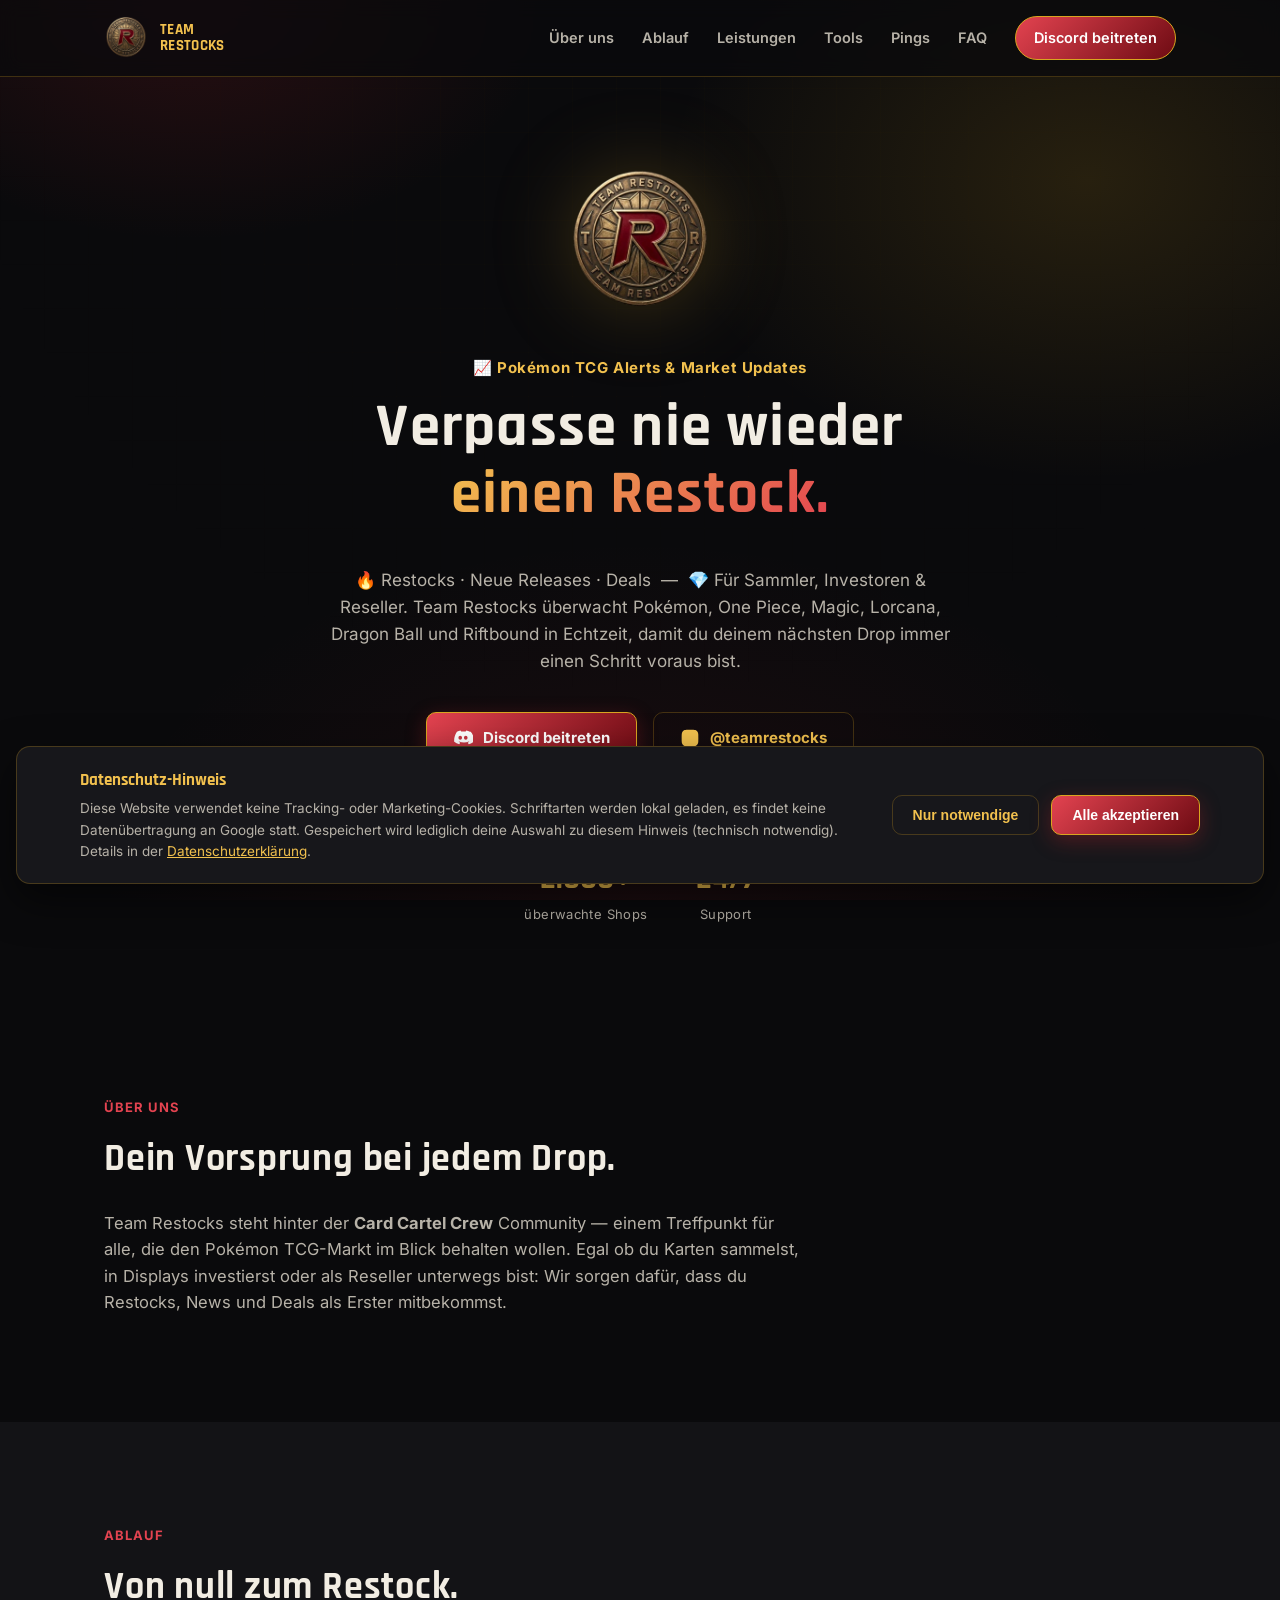
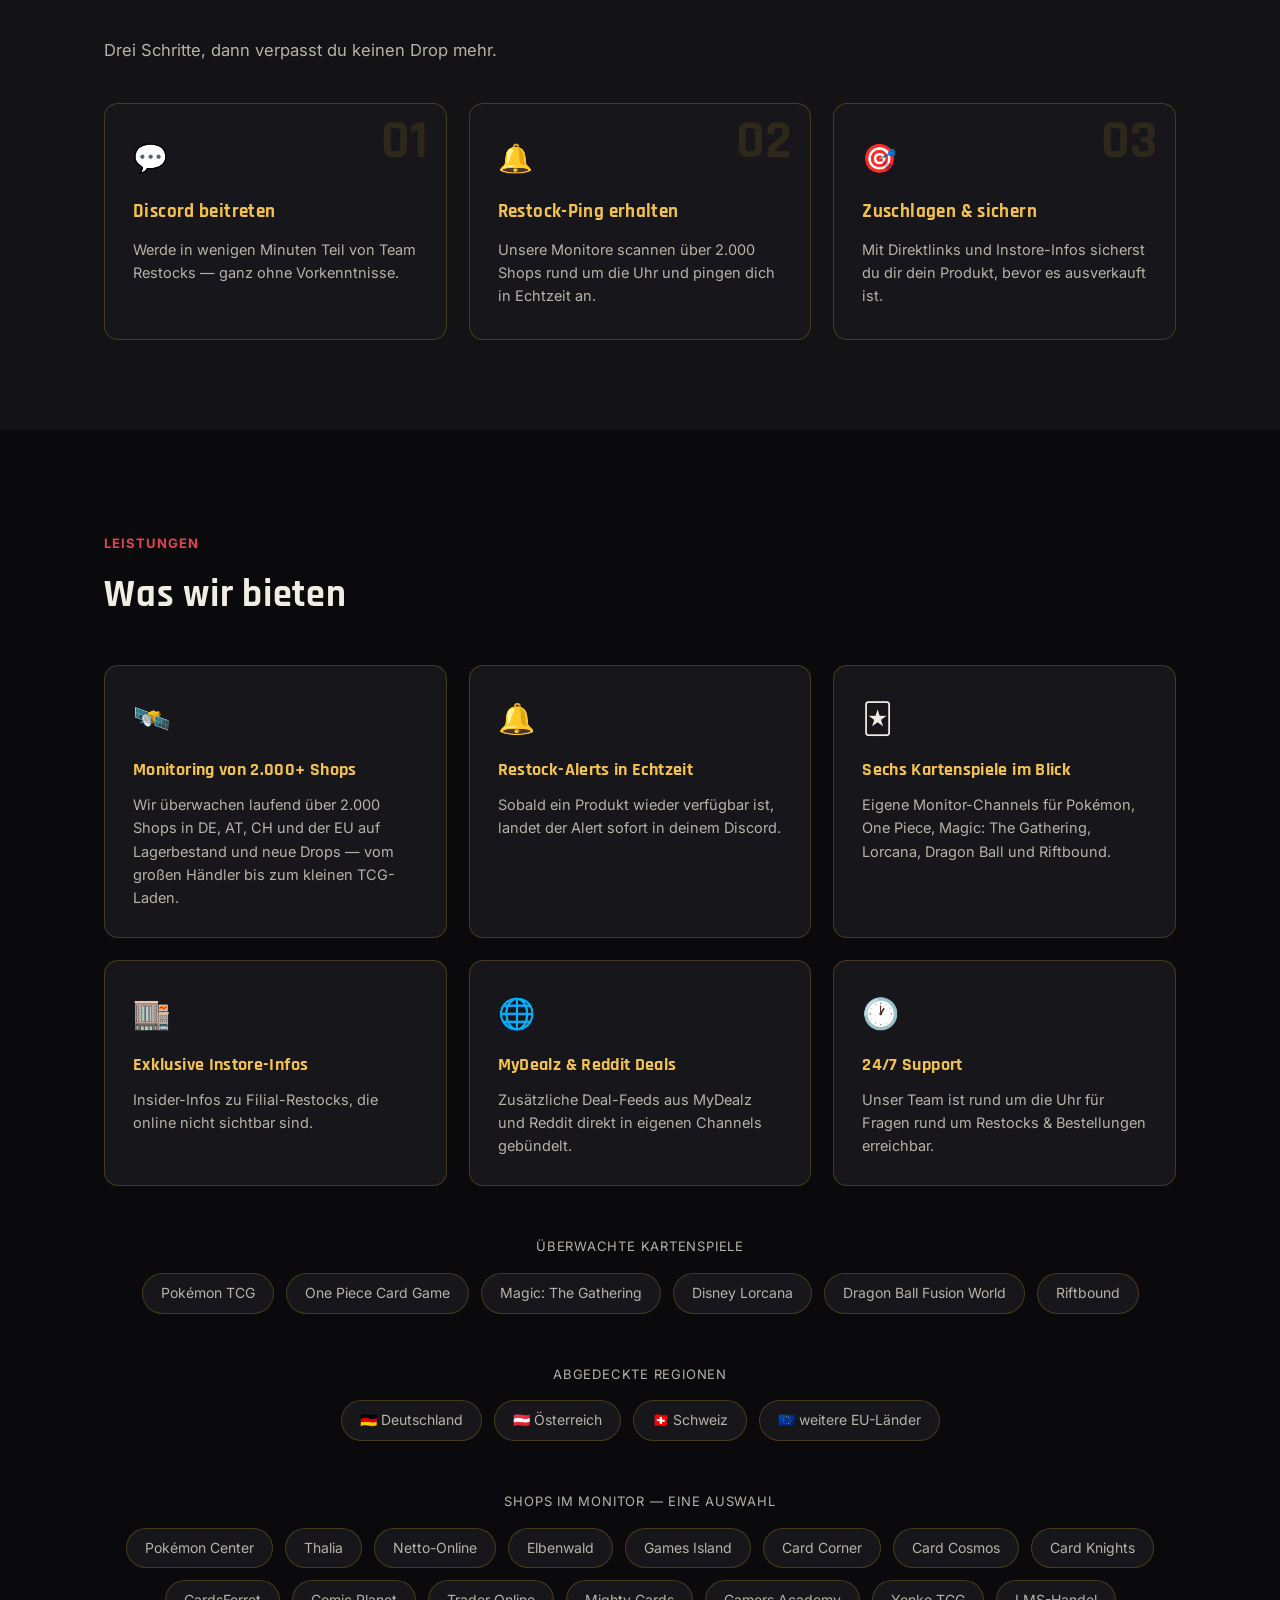
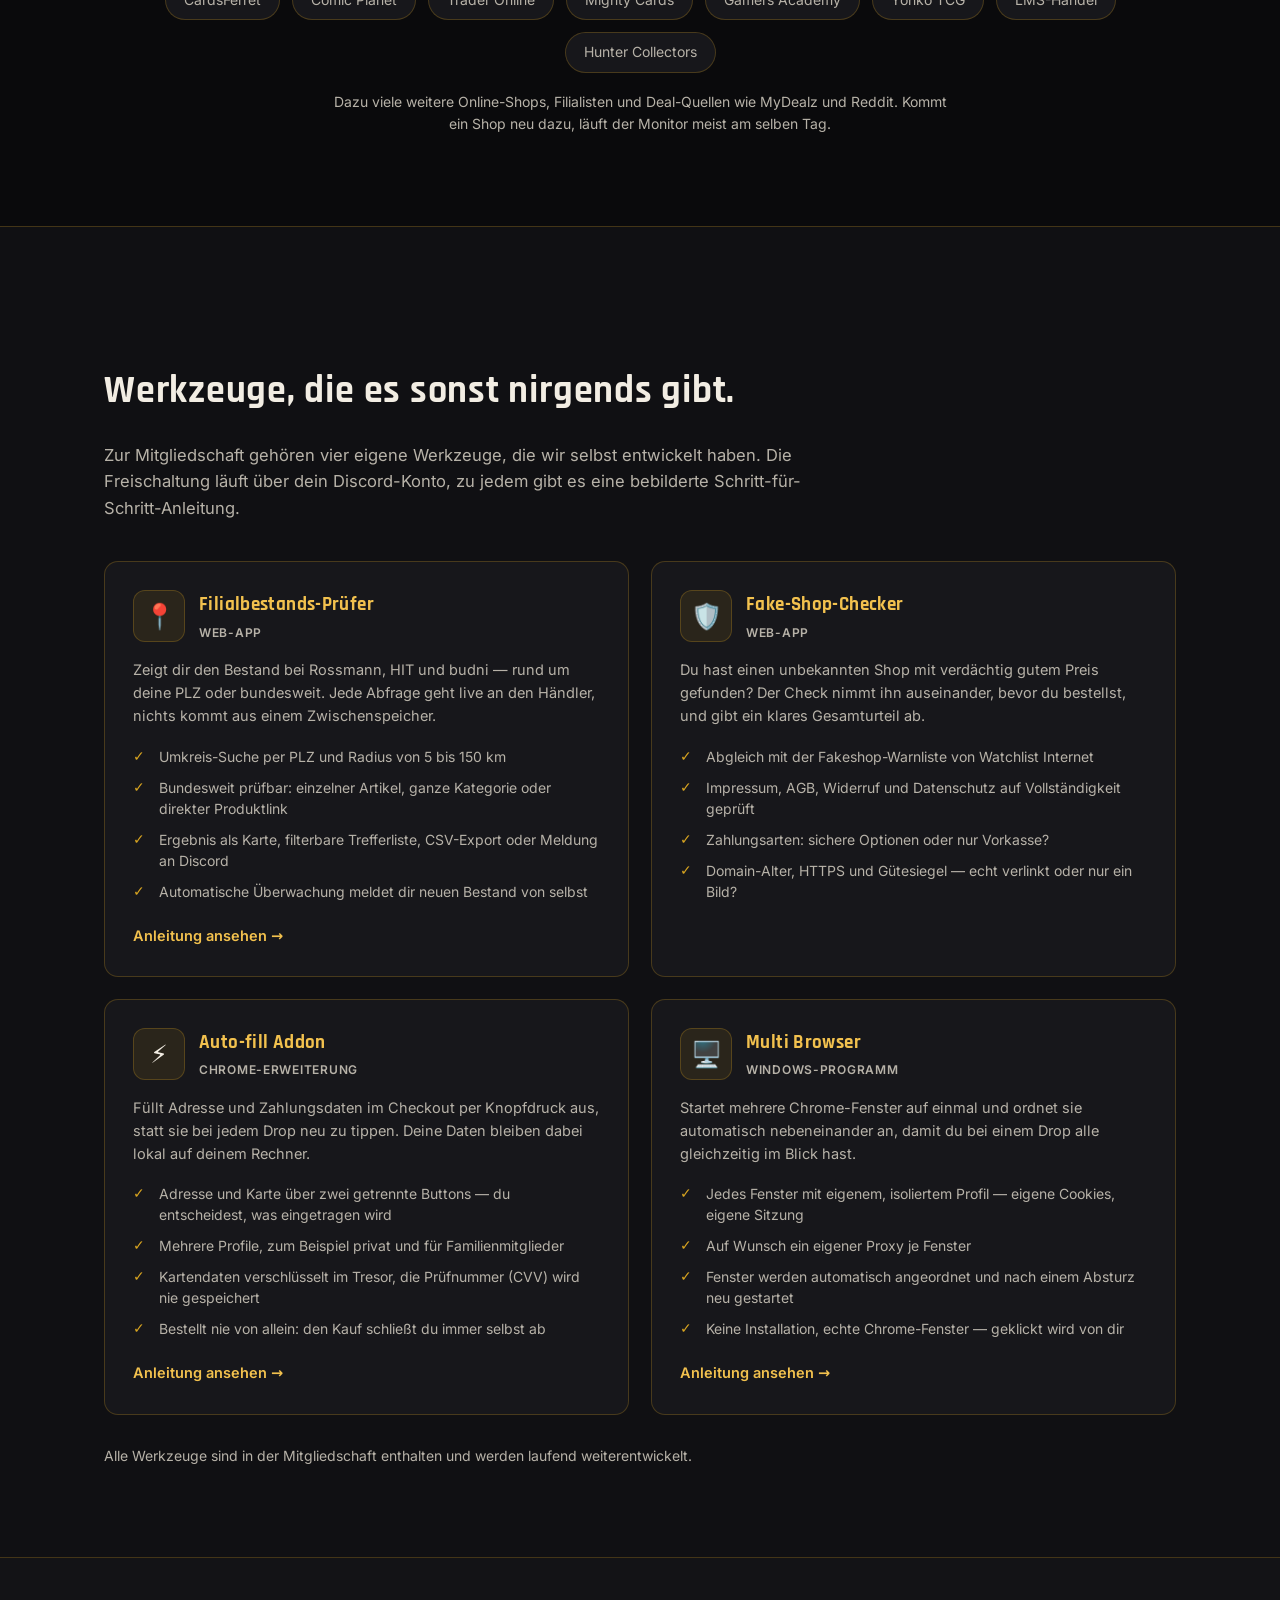
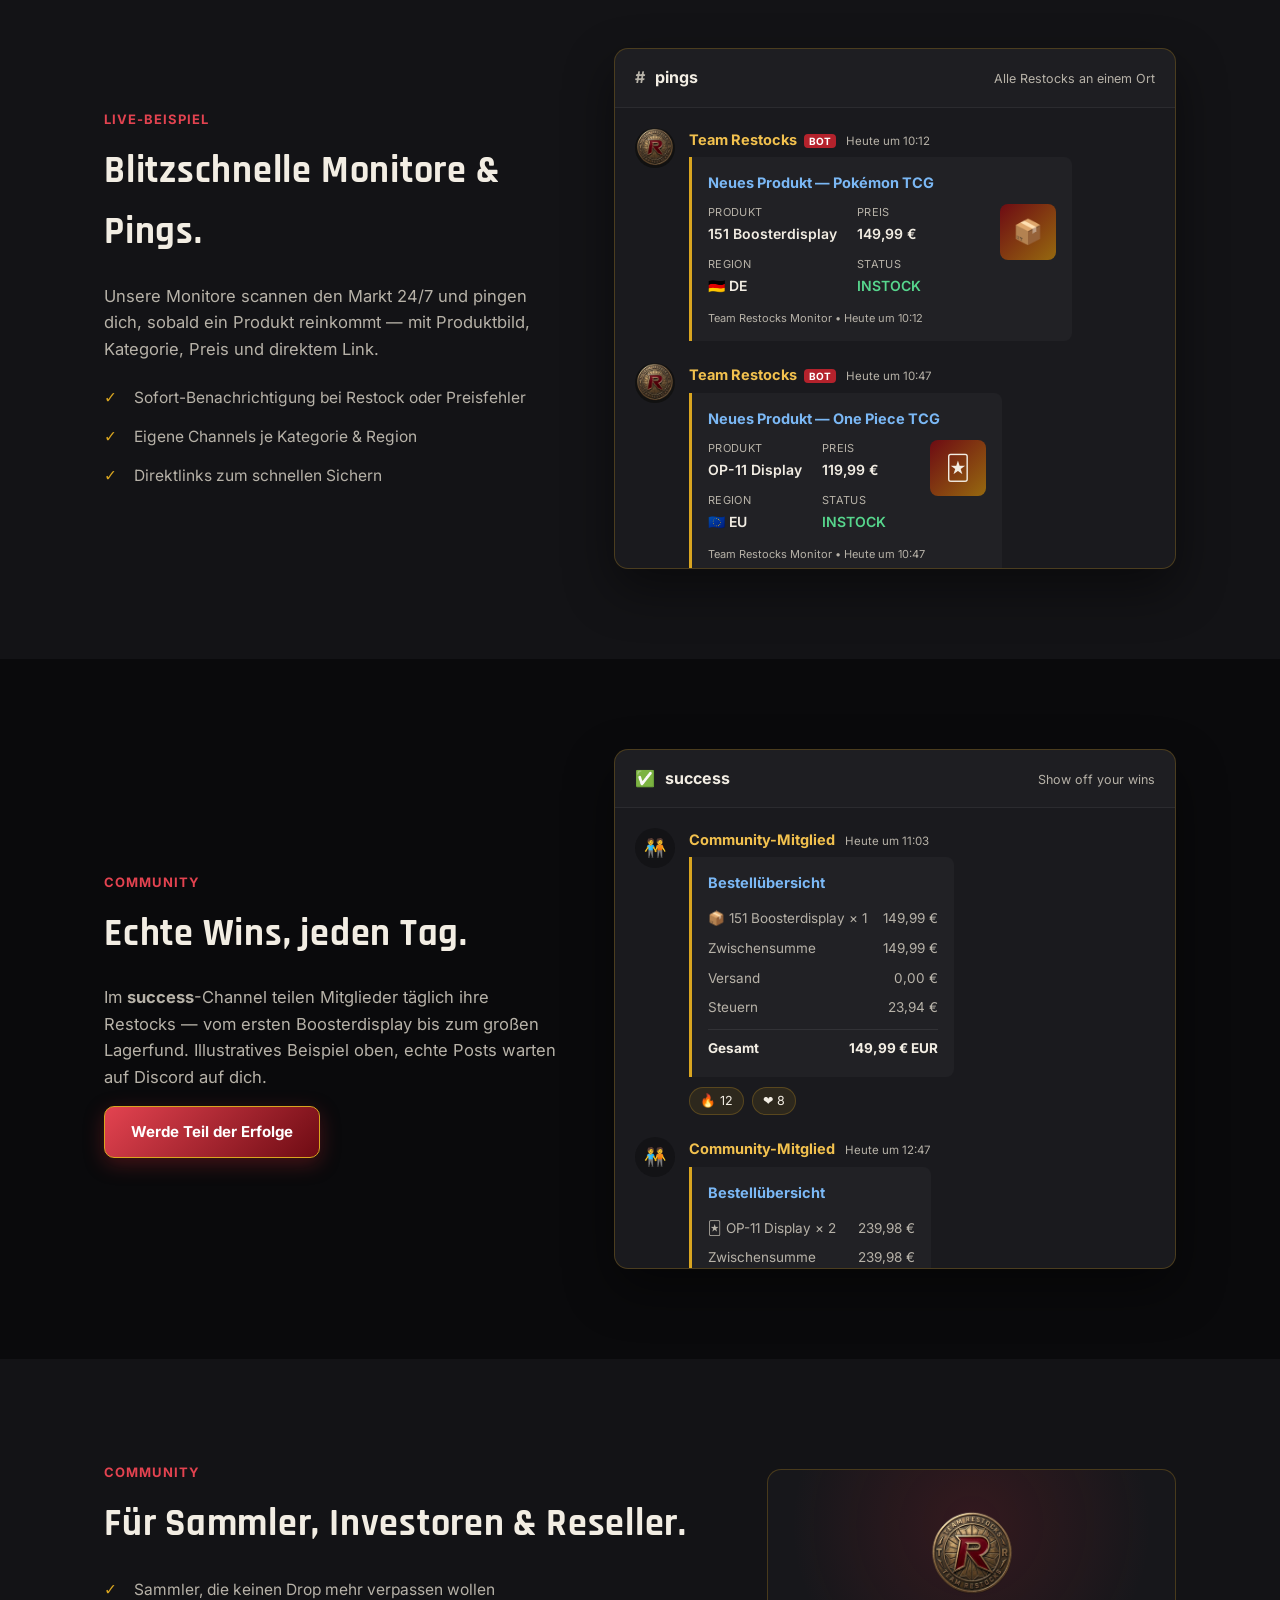
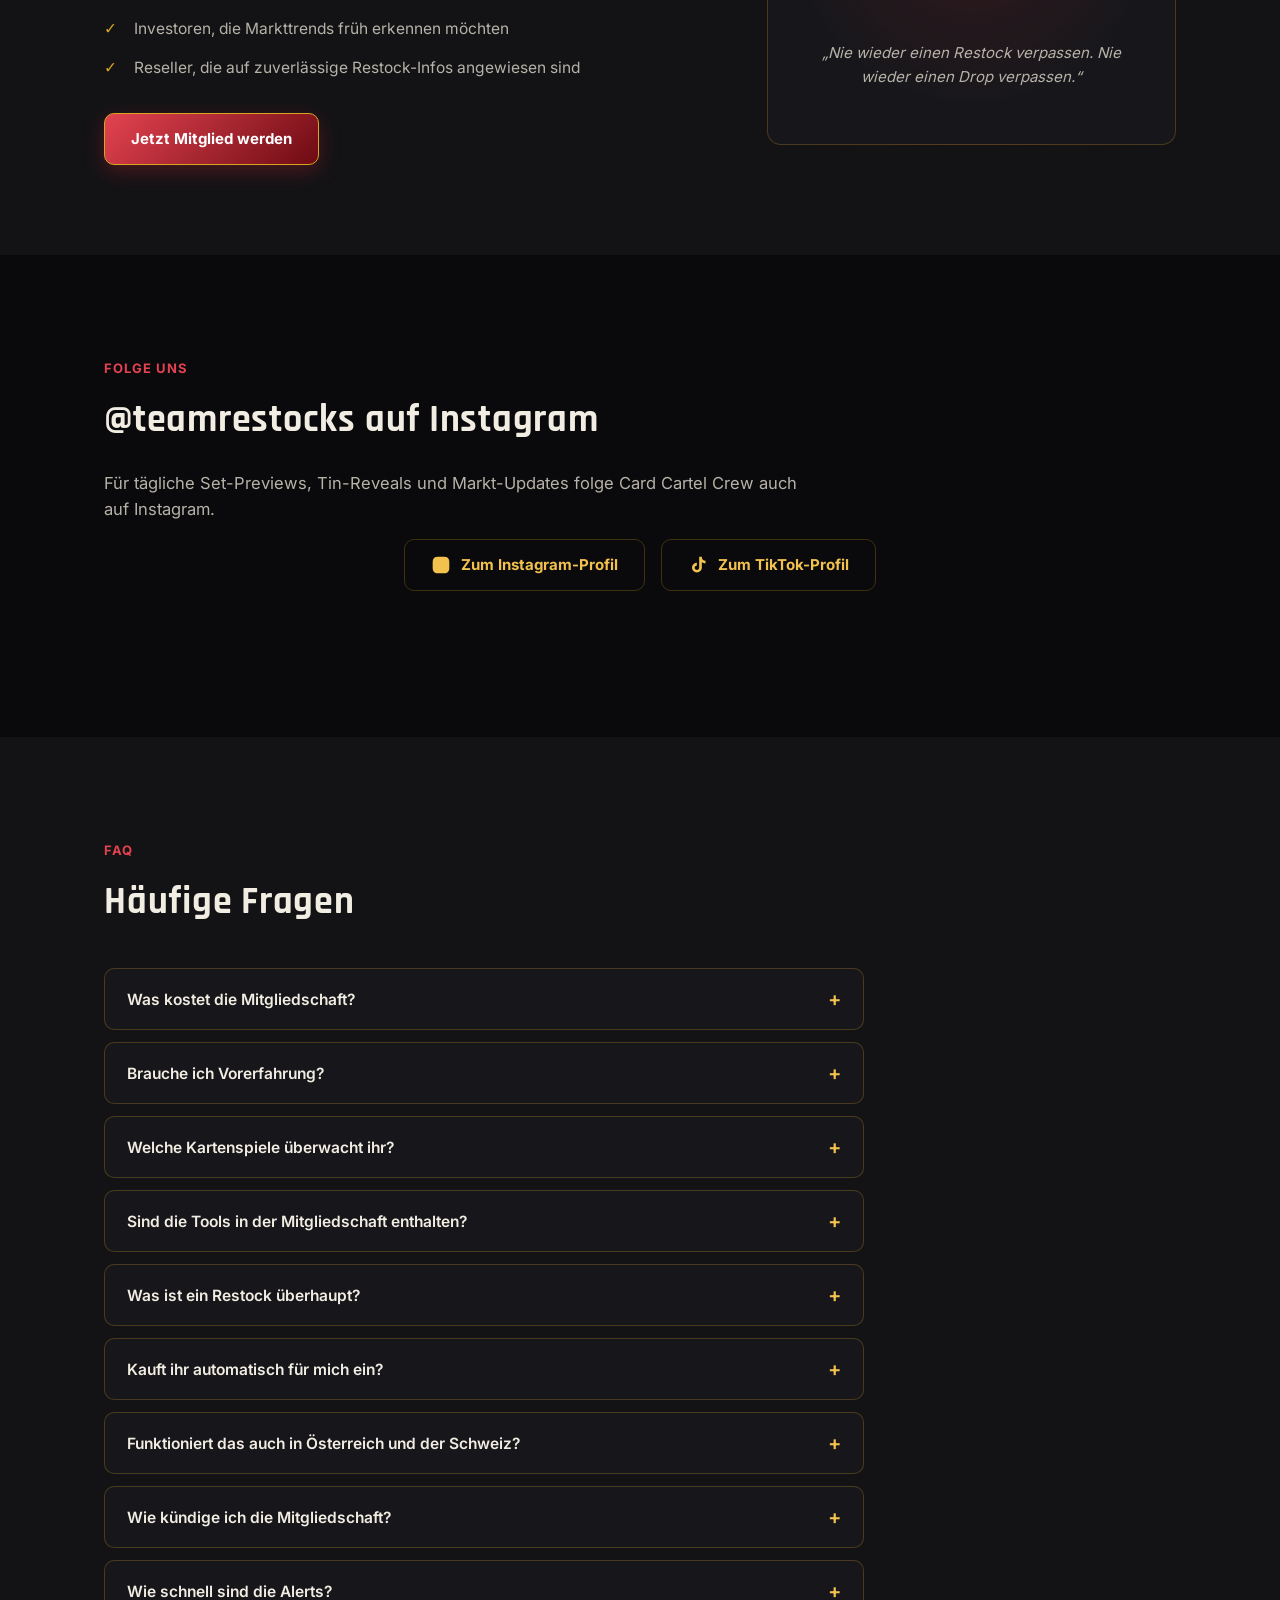
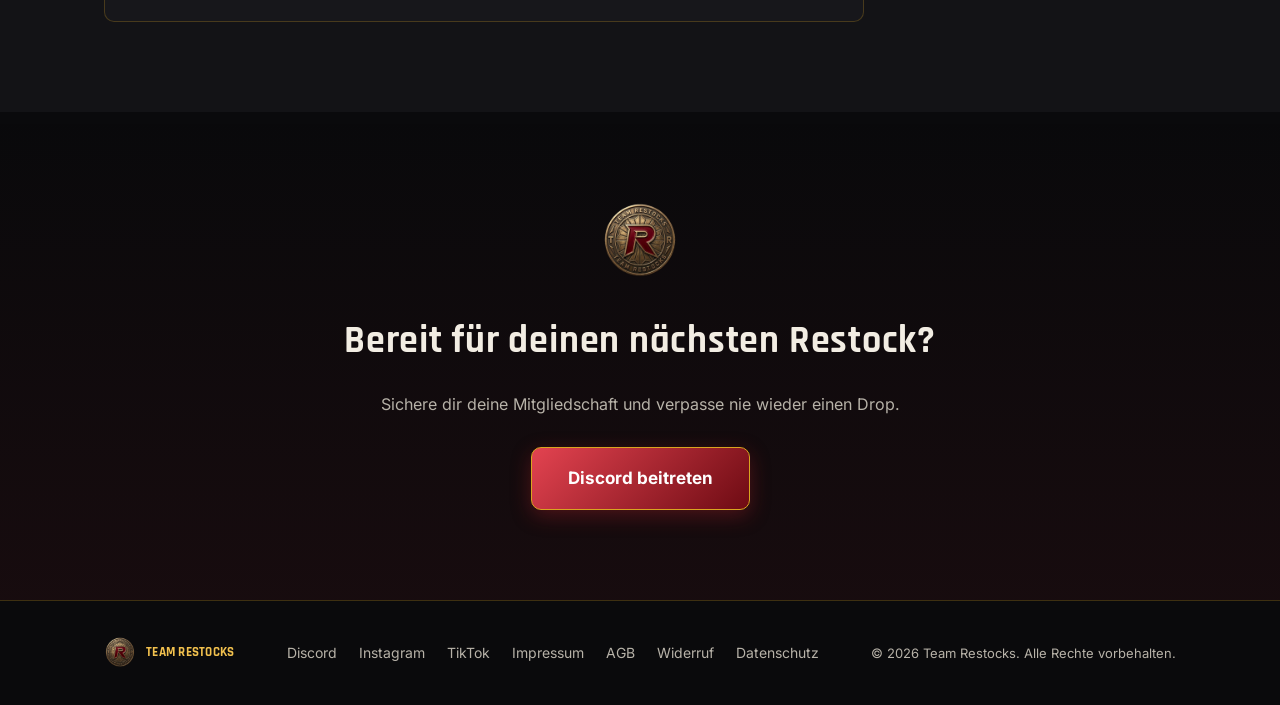
==== commit f40ca2d6: "Raise monitor count to 2.000+ shops and widen the content - Hero counter, process step, feature card" ====
--- a/index.html
+++ b/index.html
@@ -4,7 +4,7 @@
 <meta charset="UTF-8">
 <meta name="viewport" content="width=device-width, initial-scale=1.0">
 <title>Pokémon TCG Restock-Alerts &amp; Monitor | Team Restocks</title>
-<meta name="description" content="Restock-Alerts für Pokémon TCG in Echtzeit: 300+ Shops im Monitor, exklusive Instore-Infos und eigene Werkzeuge für Sammler, Investoren &amp; Reseller.">
+<meta name="description" content="Restock-Alerts in Echtzeit für Pokémon, One Piece, Magic, Lorcana, Dragon Ball &amp; Riftbound: über 2.000 Shops im Monitor, Instore-Infos und eigene Werkzeuge.">
 <meta name="robots" content="index, follow, max-image-preview:large, max-snippet:-1">
 <meta name="theme-color" content="#0a0a0c">
 <meta name="author" content="Team Restocks">
@@ -14,7 +14,7 @@
 <meta property="og:site_name" content="Team Restocks">
 <meta property="og:locale" content="de_DE">
 <meta property="og:title" content="Team Restocks – Pokémon TCG Restock-Alerts in Echtzeit">
-<meta property="og:description" content="300+ Shops im Monitor, Instore-Infos, Filialbestands-Prüfer, Fake-Shop-Checker, Auto-fill und Multi Browser – für Sammler, Investoren und Reseller.">
+<meta property="og:description" content="2.000+ Shops im Monitor, sechs Kartenspiele, Instore-Infos und eigene Werkzeuge: Filialbestands-Prüfer, Fake-Shop-Checker, Auto-fill und Multi Browser.">
 <meta property="og:url" content="https://teamrestocks.de/">
 <meta property="og:image" content="https://teamrestocks.de/assets/og-image.png">
 <meta property="og:image:width" content="1200">
@@ -22,7 +22,7 @@
 <meta property="og:image:alt" content="Team Restocks – Pokémon TCG Restock-Alerts">
 <meta name="twitter:card" content="summary_large_image">
 <meta name="twitter:title" content="Team Restocks – Pokémon TCG Restock-Alerts in Echtzeit">
-<meta name="twitter:description" content="300+ Shops im Monitor, Instore-Infos, Filialbestands-Prüfer, Fake-Shop-Checker, Auto-fill und Multi Browser – für Sammler, Investoren und Reseller.">
+<meta name="twitter:description" content="2.000+ Shops im Monitor, sechs Kartenspiele, Instore-Infos und eigene Werkzeuge: Filialbestands-Prüfer, Fake-Shop-Checker, Auto-fill und Multi Browser.">
 <meta name="twitter:image" content="https://teamrestocks.de/assets/og-image.png">
 <meta name="twitter:image:alt" content="Team Restocks – Pokémon TCG Restock-Alerts">
 
@@ -34,7 +34,7 @@
 <link rel="preload" href="assets/fonts/inter-400-latin.woff2" as="font" type="font/woff2" crossorigin>
 <link rel="preload" href="assets/fonts/rajdhani-700-latin.woff2" as="font" type="font/woff2" crossorigin>
 <link rel="stylesheet" href="assets/fonts/fonts.css?v=1">
-<link rel="stylesheet" href="css/style.css?v=13">
+<link rel="stylesheet" href="css/style.css?v=14">
 
 <script type="application/ld+json">
 {
@@ -53,7 +53,7 @@
         "height": 512
       },
       "image": "https://teamrestocks.de/assets/og-image.png",
-      "description": "Community für Pokémon TCG, One Piece TCG und Magic: The Gathering mit Restock-Alerts in Echtzeit, Instore-Infos und eigenen Werkzeugen für Sammler, Investoren und Reseller.",
+      "description": "Community für Pokémon TCG, One Piece, Magic: The Gathering, Lorcana, Dragon Ball und Riftbound mit Restock-Alerts in Echtzeit, Instore-Infos und eigenen Werkzeugen für Sammler, Investoren und Reseller.",
       "email": "restock@teamrestocks.de",
       "address": {
         "@type": "PostalAddress",
@@ -91,7 +91,7 @@
       "@id": "https://teamrestocks.de/#webpage",
       "url": "https://teamrestocks.de/",
       "name": "Pokémon TCG Restock-Alerts & Monitor | Team Restocks",
-      "description": "Restock-Alerts für Pokémon TCG in Echtzeit: 300+ Shops im Monitor, exklusive Instore-Infos und eigene Werkzeuge für Sammler, Investoren & Reseller.",
+      "description": "Restock-Alerts in Echtzeit für Pokémon, One Piece, Magic, Lorcana, Dragon Ball & Riftbound: über 2.000 Shops im Monitor, Instore-Infos und eigene Werkzeuge.",
       "inLanguage": "de-DE",
       "isPartOf": {
         "@id": "https://teamrestocks.de/#website"
@@ -130,10 +130,10 @@
         },
         {
           "@type": "Question",
-          "name": "Welche Produkte überwacht ihr?",
+          "name": "Welche Kartenspiele überwacht ihr?",
           "acceptedAnswer": {
             "@type": "Answer",
-            "text": "Aktuell Pokémon TCG, One Piece TCG und Magic: The Gathering, dazu lokale und EU-weite Deals über MyDealz & Reddit."
+            "text": "Sechs Kartenspiele: Pokémon TCG, One Piece Card Game, Magic: The Gathering, Disney Lorcana, Dragon Ball Fusion World und Riftbound. Dazu lokale und EU-weite Deals über MyDealz & Reddit."
           }
         },
         {
@@ -142,6 +142,38 @@
           "acceptedAnswer": {
             "@type": "Answer",
             "text": "Ja. Filialbestands-Prüfer, Fake-Shop-Checker, Auto-fill Addon und Multi Browser sind für aktive Mitglieder freigeschaltet — die Anmeldung läuft über dein Discord-Konto. Zu jedem Werkzeug gibt es eine Schritt-für-Schritt-Anleitung."
+          }
+        },
+        {
+          "@type": "Question",
+          "name": "Was ist ein Restock überhaupt?",
+          "acceptedAnswer": {
+            "@type": "Answer",
+            "text": "Ein Restock ist der Moment, in dem ein ausverkauftes Produkt wieder in den Bestand eines Shops läuft — oft ohne Ankündigung und nach wenigen Minuten wieder weg. Genau diese Momente melden unsere Monitore, zusammen mit dem Direktlink zum Produkt."
+          }
+        },
+        {
+          "@type": "Question",
+          "name": "Kauft ihr automatisch für mich ein?",
+          "acceptedAnswer": {
+            "@type": "Answer",
+            "text": "Nein. Wir melden dir Verfügbarkeiten und erleichtern dir den Checkout — bestellt wird nie automatisch. Auch das Auto-fill Addon trägt nur deine eigenen Daten ein; den Kauf schließt du immer selbst ab."
+          }
+        },
+        {
+          "@type": "Question",
+          "name": "Funktioniert das auch in Österreich und der Schweiz?",
+          "acceptedAnswer": {
+            "@type": "Answer",
+            "text": "Ja. Neben Deutschland überwachen wir Shops in Österreich, der Schweiz und weiteren EU-Ländern. Der Filialbestands-Prüfer deckt derzeit deutsche Filialisten ab."
+          }
+        },
+        {
+          "@type": "Question",
+          "name": "Wie kündige ich die Mitgliedschaft?",
+          "acceptedAnswer": {
+            "@type": "Answer",
+            "text": "Die Mitgliedschaft läuft monatlich und ist jederzeit zum Ende des bereits bezahlten Abrechnungszeitraums kündbar — über die Kündigungsfunktion auf der Beitrittsseite oder per E-Mail an restock@teamrestocks.de. Details stehen in unseren AGB."
           }
         },
         {
@@ -200,8 +232,8 @@
       <h1 class="reveal">Verpasse nie wieder<br><span class="text-gold">einen Restock.</span></h1>
       <p class="hero-sub reveal">
         🔥 Restocks · Neue Releases · Deals &nbsp;—&nbsp; 💎 Für Sammler, Investoren &amp; Reseller.
-        Team Restocks überwacht Pokémon, One&nbsp;Piece &amp; Magic: The Gathering in Echtzeit, damit du deinem
-        nächsten Drop immer einen Schritt voraus bist.
+        Team Restocks überwacht Pokémon, One&nbsp;Piece, Magic, Lorcana, Dragon&nbsp;Ball und Riftbound in
+        Echtzeit, damit du deinem nächsten Drop immer einen Schritt voraus bist.
       </p>
       <div class="hero-actions reveal">
         <a href="https://joinourserver.com/teamrestocks" target="_blank" rel="noopener" class="btn btn-primary btn-pulse">
@@ -215,7 +247,7 @@
       </div>
 
       <div class="hero-stats reveal">
-        <div class="stat"><span class="stat-num" data-count="300" data-suffix="+">0</span><span class="stat-label">überwachte Stores</span></div>
+        <div class="stat"><span class="stat-num" data-count="2000" data-suffix="+">0</span><span class="stat-label">überwachte Shops</span></div>
         <div class="stat"><span class="stat-num" data-static="24/7">0</span><span class="stat-label">Support</span></div>
       </div>
     </div>
@@ -252,7 +284,7 @@
           <span class="process-num">02</span>
           <div class="process-icon">🔔</div>
           <h3>Restock-Ping erhalten</h3>
-          <p>Unsere Monitore scannen 300+ Stores rund um die Uhr und pingen dich in Echtzeit an.</p>
+          <p>Unsere Monitore scannen über 2.000 Shops rund um die Uhr und pingen dich in Echtzeit an.</p>
         </div>
         <div class="process-card reveal">
           <span class="process-num">03</span>
@@ -273,8 +305,8 @@
       <div class="feature-grid">
         <div class="feature-card reveal">
           <div class="feature-icon">🛰️</div>
-          <h3>Monitoring von 300+ Stores</h3>
-          <p>Wir überwachen laufend über 300 Stores in DE &amp; EU auf Lagerbestand und neue Drops.</p>
+          <h3>Monitoring von 2.000+ Shops</h3>
+          <p>Wir überwachen laufend über 2.000 Shops in DE, AT, CH und der EU auf Lagerbestand und neue Drops — vom großen Händler bis zum kleinen TCG-Laden.</p>
         </div>
         <div class="feature-card reveal">
           <div class="feature-icon">🔔</div>
@@ -283,8 +315,9 @@
         </div>
         <div class="feature-card reveal">
           <div class="feature-icon">🃏</div>
-          <h3>Pokémon, One Piece &amp; Magic</h3>
-          <p>Eigene Monitor-Channels für Pokémon TCG, One Piece TCG und Magic: The Gathering.</p>
+          <h3>Sechs Kartenspiele im Blick</h3>
+          <p>Eigene Monitor-Channels für Pokémon, One Piece, Magic: The Gathering, Lorcana,
+            Dragon Ball und Riftbound.</p>
         </div>
         <div class="feature-card reveal">
           <div class="feature-icon">🏬</div>
@@ -300,6 +333,18 @@
           <div class="feature-icon">🕐</div>
           <h3>24/7 Support</h3>
           <p>Unser Team ist rund um die Uhr für Fragen rund um Restocks &amp; Bestellungen erreichbar.</p>
+        </div>
+      </div>
+
+      <div class="regions reveal">
+        <p class="regions-label">Überwachte Kartenspiele</p>
+        <div class="regions-flags">
+          <span class="flag-pill">Pokémon TCG</span>
+          <span class="flag-pill">One Piece Card Game</span>
+          <span class="flag-pill">Magic: The Gathering</span>
+          <span class="flag-pill">Disney Lorcana</span>
+          <span class="flag-pill">Dragon Ball Fusion World</span>
+          <span class="flag-pill">Riftbound</span>
         </div>
       </div>
 
@@ -311,6 +356,32 @@
           <span class="flag-pill">🇨🇭 Schweiz</span>
           <span class="flag-pill">🇪🇺 weitere EU-Länder</span>
         </div>
+      </div>
+
+      <div class="regions reveal">
+        <p class="regions-label">Shops im Monitor &mdash; eine Auswahl</p>
+        <div class="regions-flags">
+          <span class="flag-pill">Pokémon Center</span>
+          <span class="flag-pill">Thalia</span>
+          <span class="flag-pill">Netto-Online</span>
+          <span class="flag-pill">Elbenwald</span>
+          <span class="flag-pill">Games Island</span>
+          <span class="flag-pill">Card Corner</span>
+          <span class="flag-pill">Card Cosmos</span>
+          <span class="flag-pill">Card Knights</span>
+          <span class="flag-pill">CardsFerret</span>
+          <span class="flag-pill">Comic Planet</span>
+          <span class="flag-pill">Trader Online</span>
+          <span class="flag-pill">Mighty Cards</span>
+          <span class="flag-pill">Gamers Academy</span>
+          <span class="flag-pill">Yonko TCG</span>
+          <span class="flag-pill">LMS-Handel</span>
+          <span class="flag-pill">Hunter Collectors</span>
+        </div>
+        <p class="regions-note">
+          Dazu viele weitere Online-Shops, Filialisten und Deal-Quellen wie MyDealz und Reddit.
+          Kommt ein Shop neu dazu, läuft der Monitor meist am selben Tag.
+        </p>
       </div>
     </div>
   </section>
@@ -737,12 +808,28 @@
           <div class="accordion-panel"><p>Nein. Ob Sammler, Einsteiger oder erfahrener Reseller — unsere Guides und der Support helfen dir beim Start.</p></div>
         </div>
         <div class="accordion-item">
-          <button class="accordion-trigger">Welche Produkte überwacht ihr?<span class="accordion-plus">+</span></button>
-          <div class="accordion-panel"><p>Aktuell Pokémon TCG, One Piece TCG und Magic: The Gathering, dazu lokale und EU-weite Deals über MyDealz &amp; Reddit.</p></div>
+          <button class="accordion-trigger">Welche Kartenspiele überwacht ihr?<span class="accordion-plus">+</span></button>
+          <div class="accordion-panel"><p>Sechs Kartenspiele: Pokémon TCG, One Piece Card Game, Magic: The Gathering, Disney Lorcana, Dragon Ball Fusion World und Riftbound. Dazu lokale und EU-weite Deals über MyDealz &amp; Reddit.</p></div>
         </div>
         <div class="accordion-item">
           <button class="accordion-trigger">Sind die Tools in der Mitgliedschaft enthalten?<span class="accordion-plus">+</span></button>
           <div class="accordion-panel"><p>Ja. Filialbestands-Prüfer, Fake-Shop-Checker, Auto-fill Addon und Multi Browser sind für aktive Mitglieder freigeschaltet — die Anmeldung läuft über dein Discord-Konto. Zu jedem Werkzeug gibt es eine Schritt-für-Schritt-Anleitung.</p></div>
+        </div>
+        <div class="accordion-item">
+          <button class="accordion-trigger">Was ist ein Restock überhaupt?<span class="accordion-plus">+</span></button>
+          <div class="accordion-panel"><p>Ein Restock ist der Moment, in dem ein ausverkauftes Produkt wieder in den Bestand eines Shops läuft — oft ohne Ankündigung und nach wenigen Minuten wieder weg. Genau diese Momente melden unsere Monitore, zusammen mit dem Direktlink zum Produkt.</p></div>
+        </div>
+        <div class="accordion-item">
+          <button class="accordion-trigger">Kauft ihr automatisch für mich ein?<span class="accordion-plus">+</span></button>
+          <div class="accordion-panel"><p>Nein. Wir melden dir Verfügbarkeiten und erleichtern dir den Checkout — bestellt wird nie automatisch. Auch das Auto-fill Addon trägt nur deine eigenen Daten ein; den Kauf schließt du immer selbst ab.</p></div>
+        </div>
+        <div class="accordion-item">
+          <button class="accordion-trigger">Funktioniert das auch in Österreich und der Schweiz?<span class="accordion-plus">+</span></button>
+          <div class="accordion-panel"><p>Ja. Neben Deutschland überwachen wir Shops in Österreich, der Schweiz und weiteren EU-Ländern. Der Filialbestands-Prüfer deckt derzeit deutsche Filialisten ab.</p></div>
+        </div>
+        <div class="accordion-item">
+          <button class="accordion-trigger">Wie kündige ich die Mitgliedschaft?<span class="accordion-plus">+</span></button>
+          <div class="accordion-panel"><p>Die Mitgliedschaft läuft monatlich und ist jederzeit zum Ende des bereits bezahlten Abrechnungszeitraums kündbar — über die Kündigungsfunktion auf der Beitrittsseite oder per E-Mail an restock@teamrestocks.de. Details stehen in unseren AGB.</p></div>
         </div>
         <div class="accordion-item">
           <button class="accordion-trigger">Wie schnell sind die Alerts?<span class="accordion-plus">+</span></button>
@@ -786,6 +873,6 @@
 </footer>
 
 <script src="js/consent.js?v=1"></script>
-<script src="js/script.js?v=11"></script>
+<script src="js/script.js?v=12"></script>
 </body>
 </html>
--- a/css/style.css
+++ b/css/style.css
@@ -494,6 +494,13 @@
   margin-bottom: 16px;
 }
 .regions-flags { display: flex; flex-wrap: wrap; gap: 12px; justify-content: center; }
+
+.regions-note {
+  color: var(--text-muted);
+  font-size: 14px;
+  max-width: 620px;
+  margin: 18px auto 0;
+}
 .flag-pill {
   background: var(--black-card);
   border: 1px solid var(--border);
@@ -736,7 +743,7 @@
 .footer-brand { gap: 10px; }
 .footer-logo { width: 32px; height: 32px; }
 .footer-brand .brand-name { font-size: 13px; }
-.footer-links { display: flex; gap: 22px; font-size: 14px; color: var(--text-muted); }
+.footer-links { display: flex; flex-wrap: wrap; gap: 12px 22px; font-size: 14px; color: var(--text-muted); }
 .footer-links a:hover { color: var(--gold-light); }
 .footer-copy { color: var(--text-muted); font-size: 13px; margin: 0; }
 
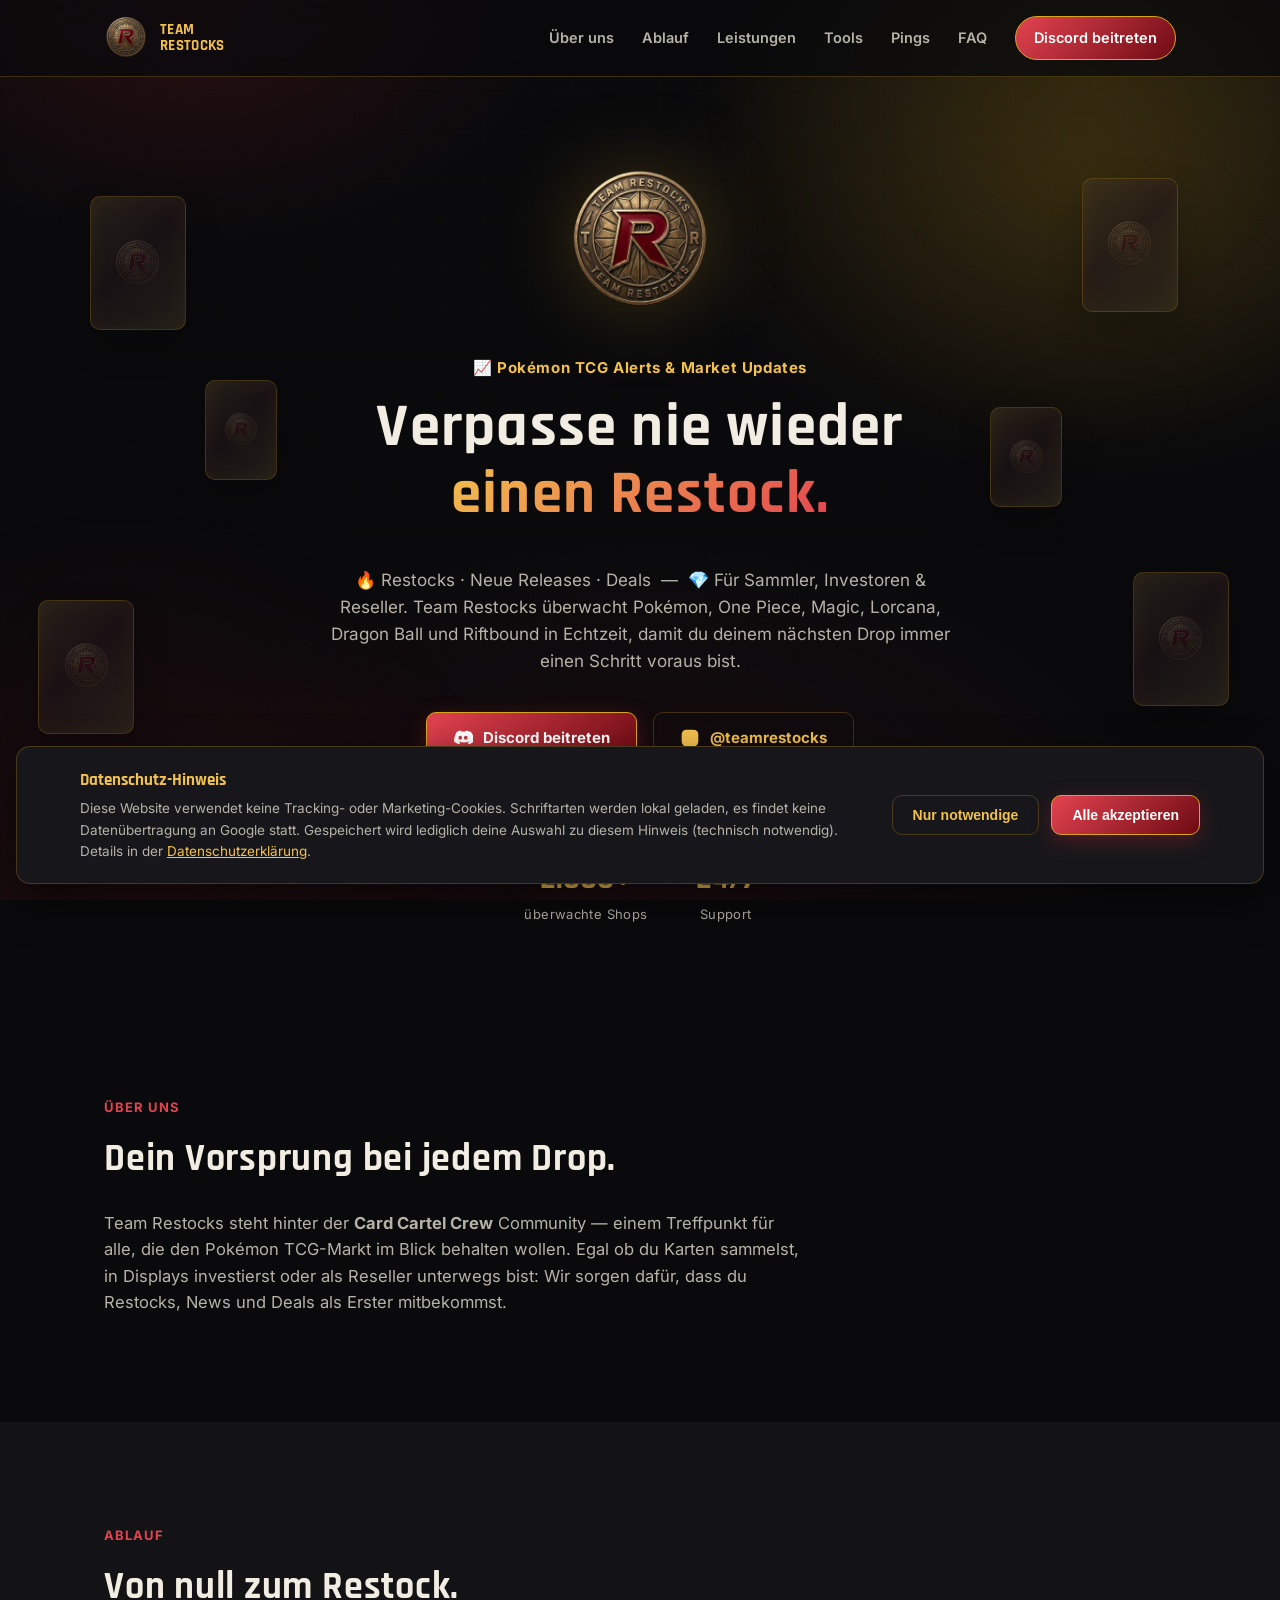
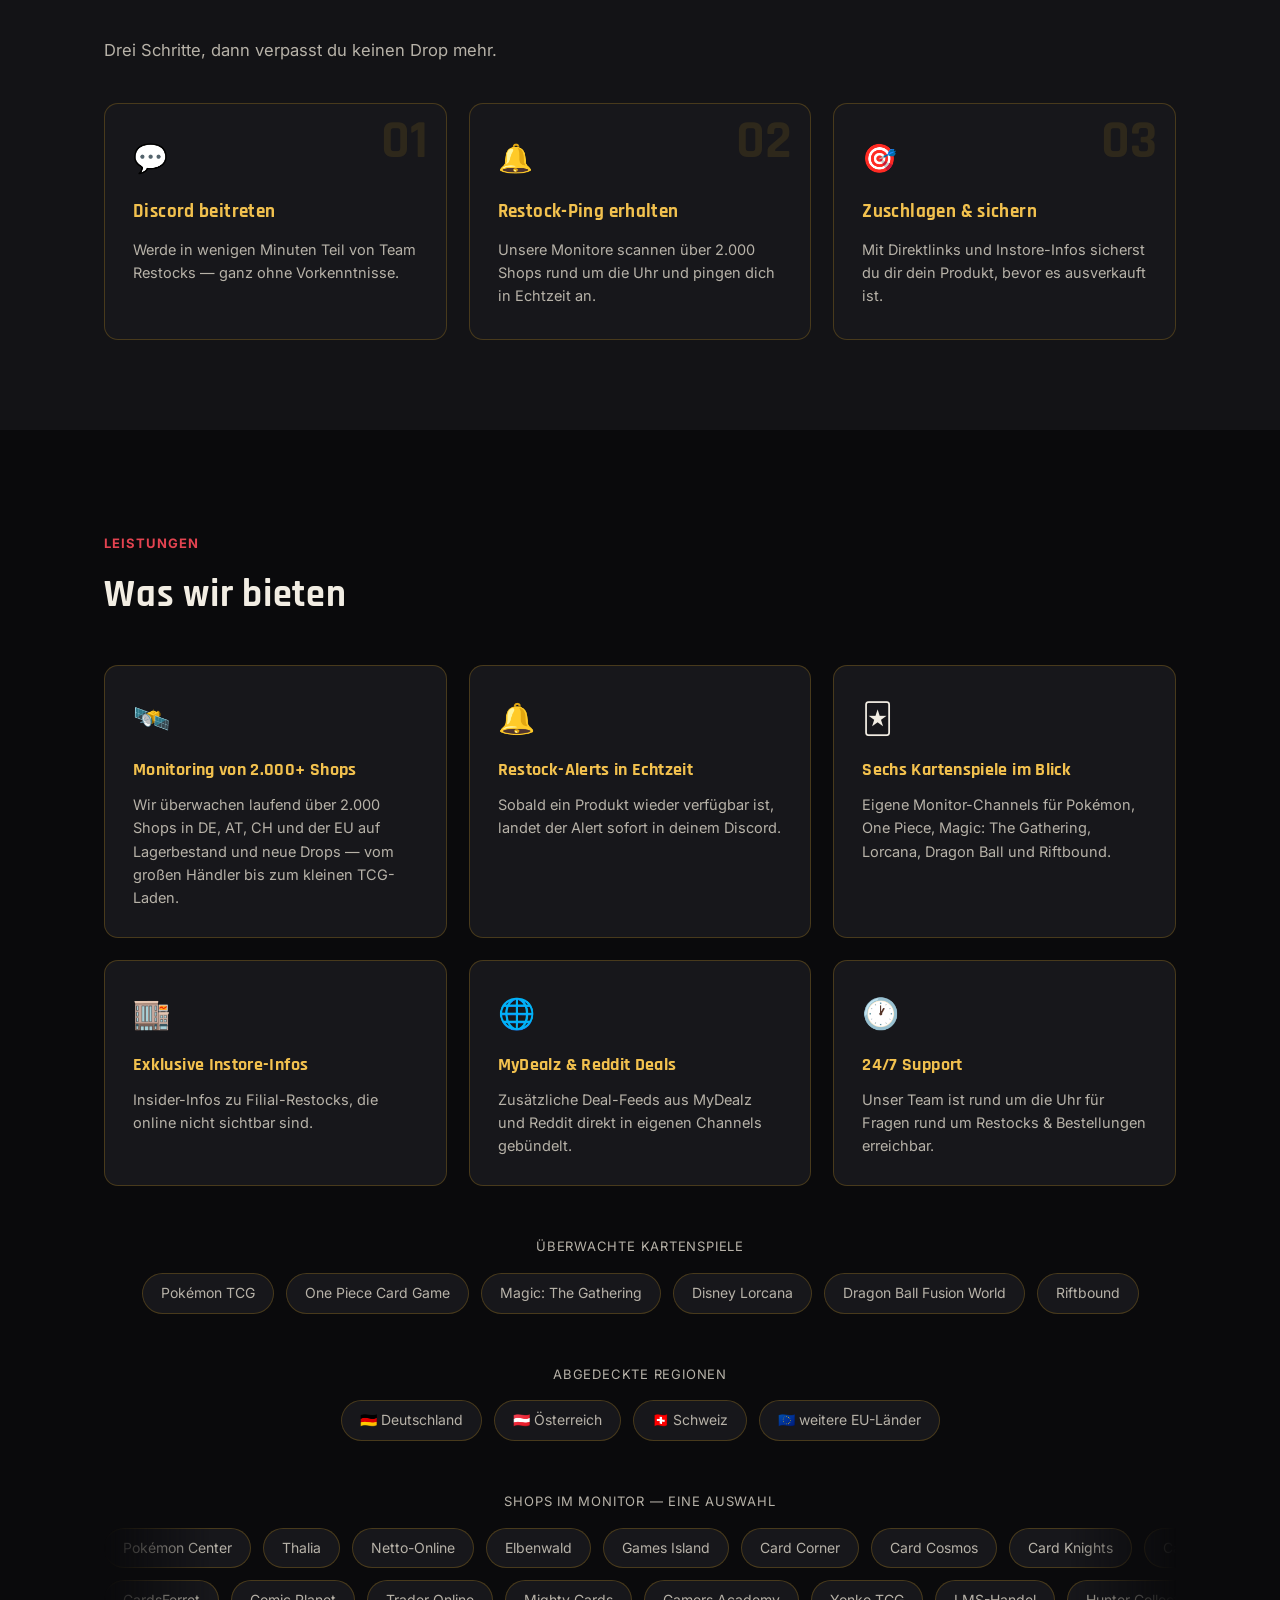
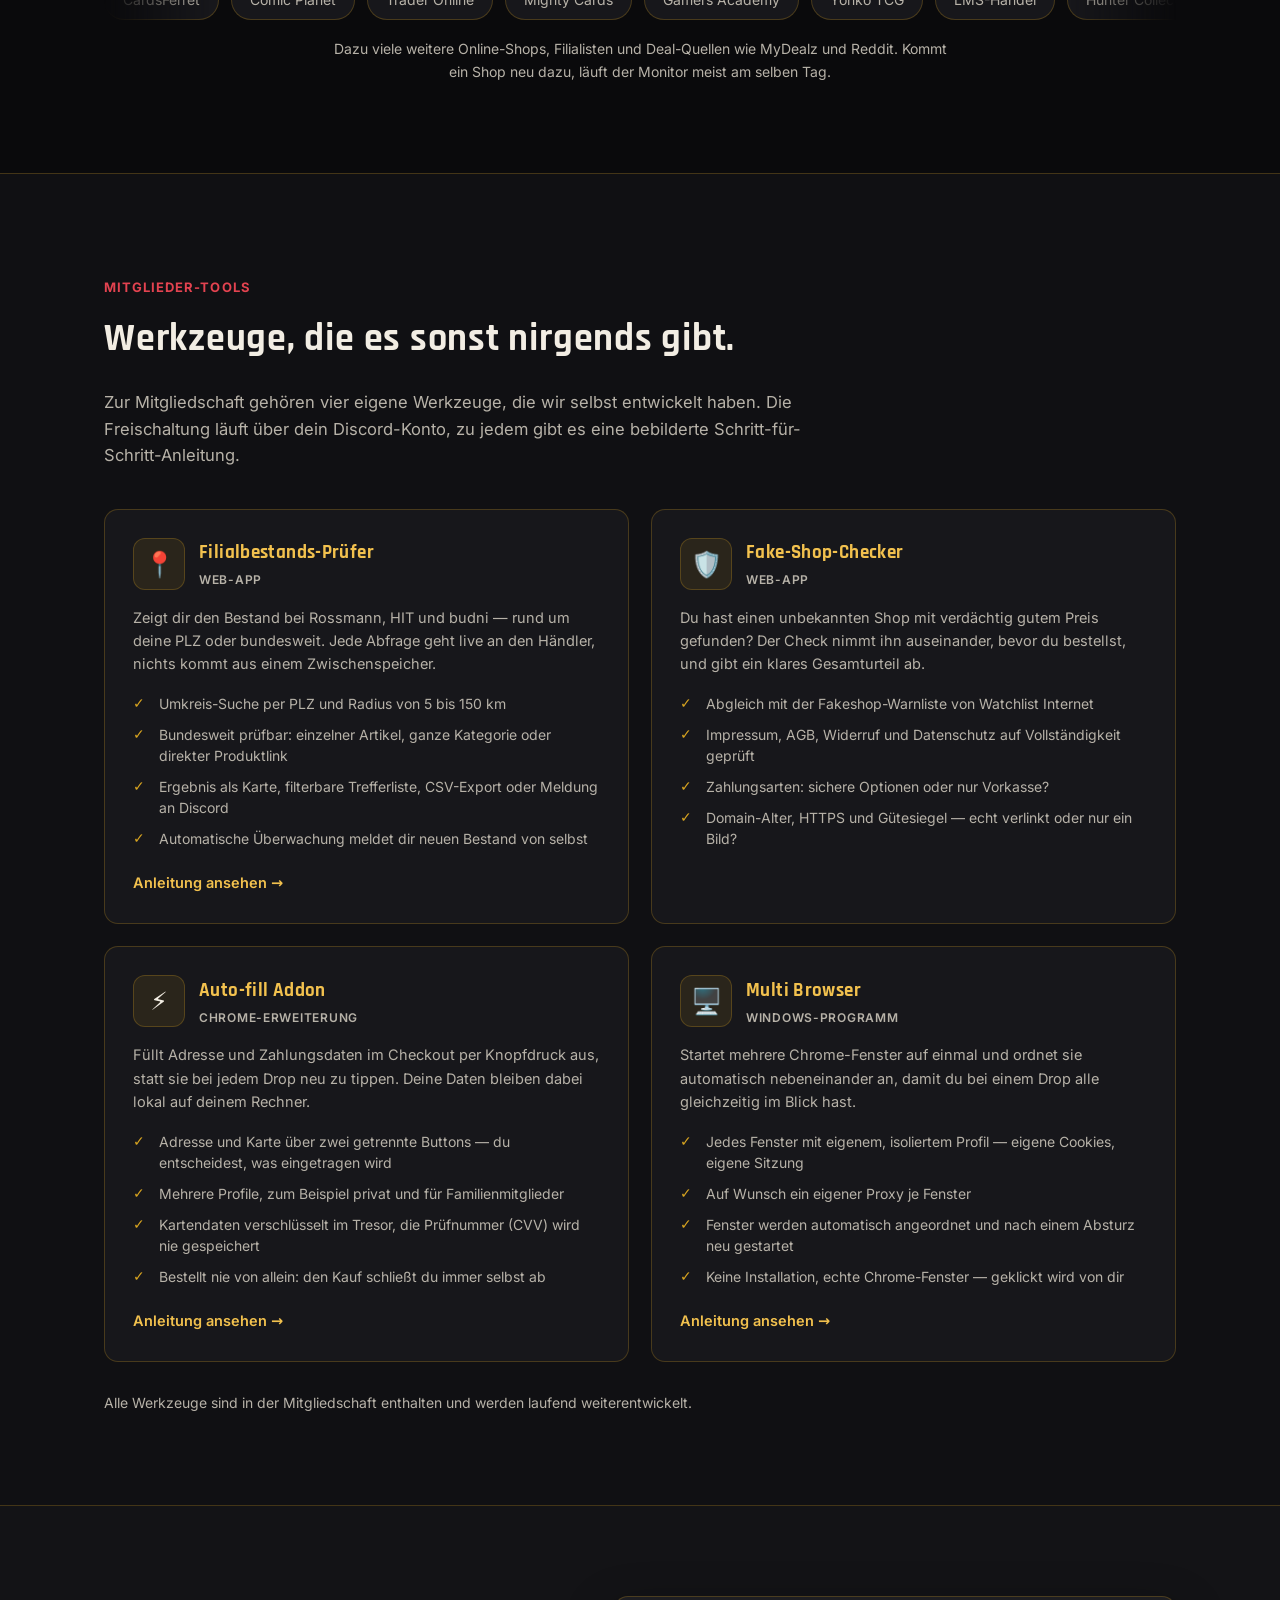
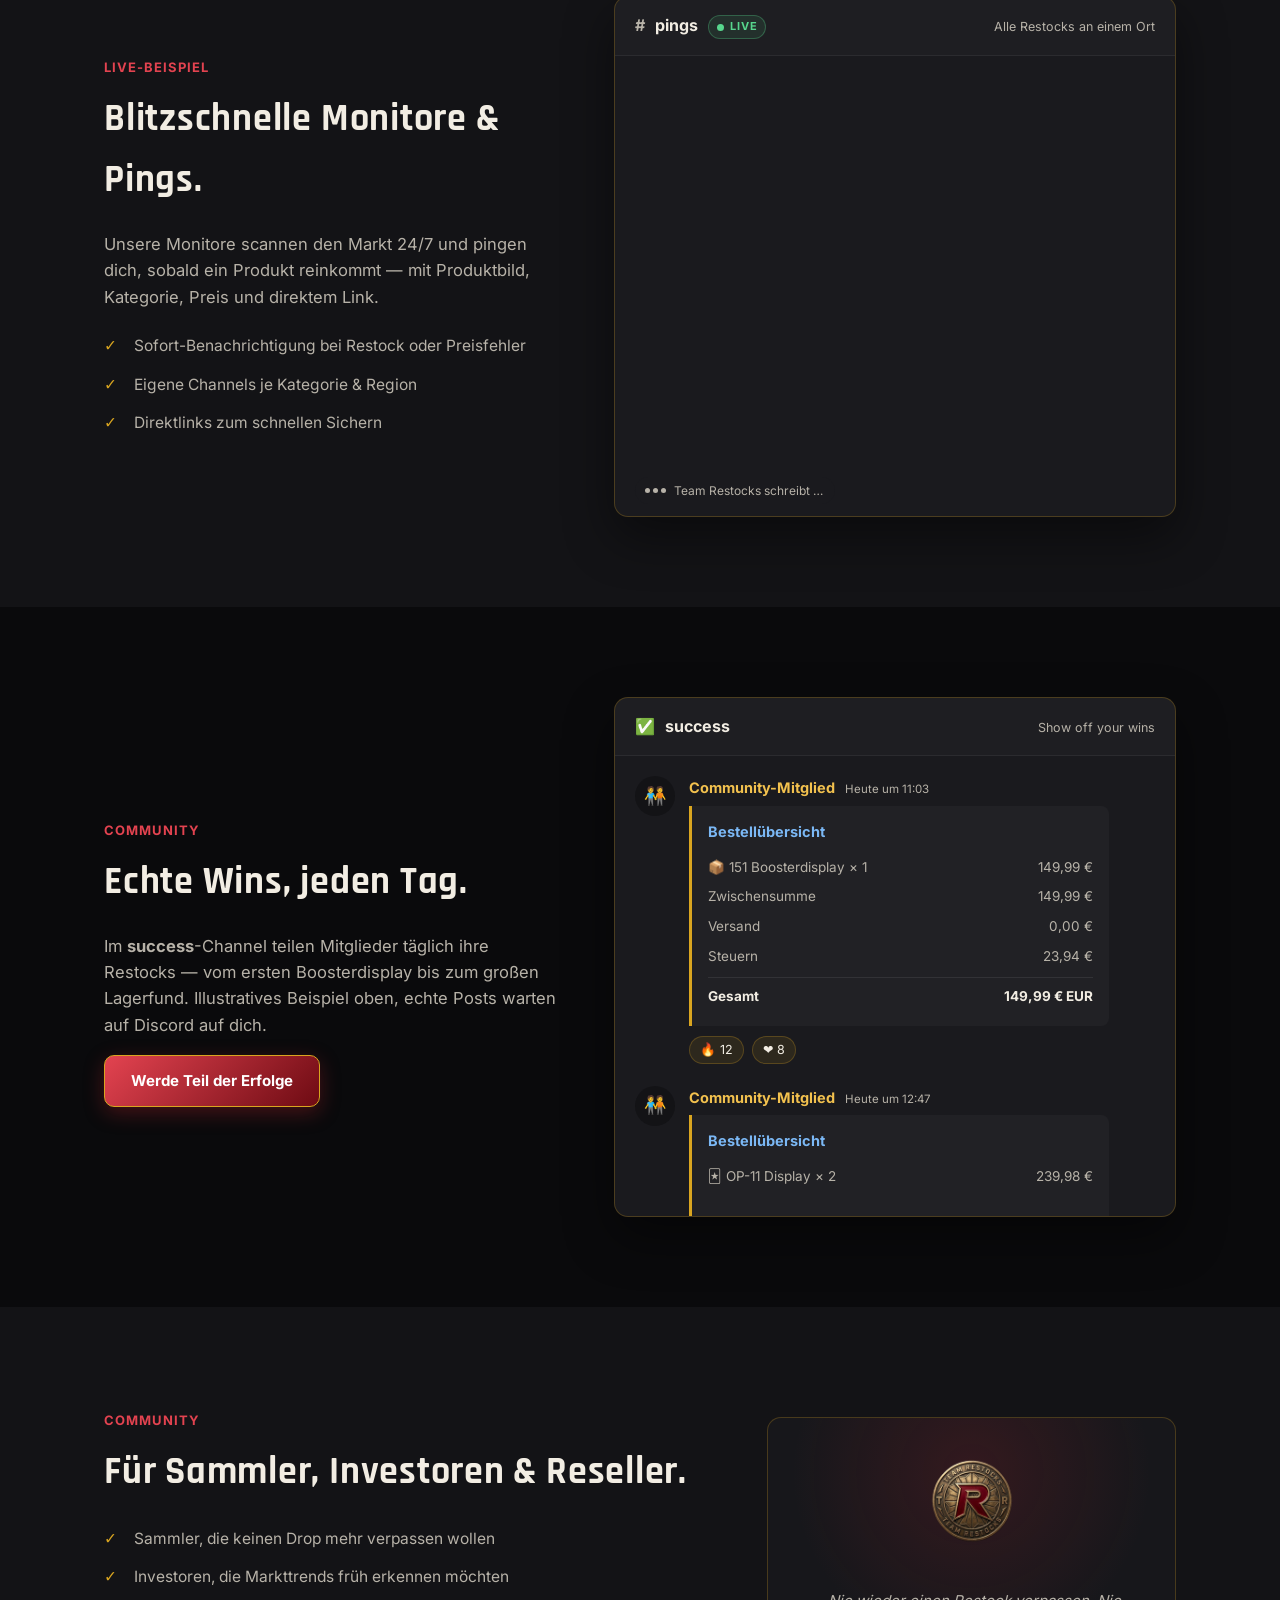
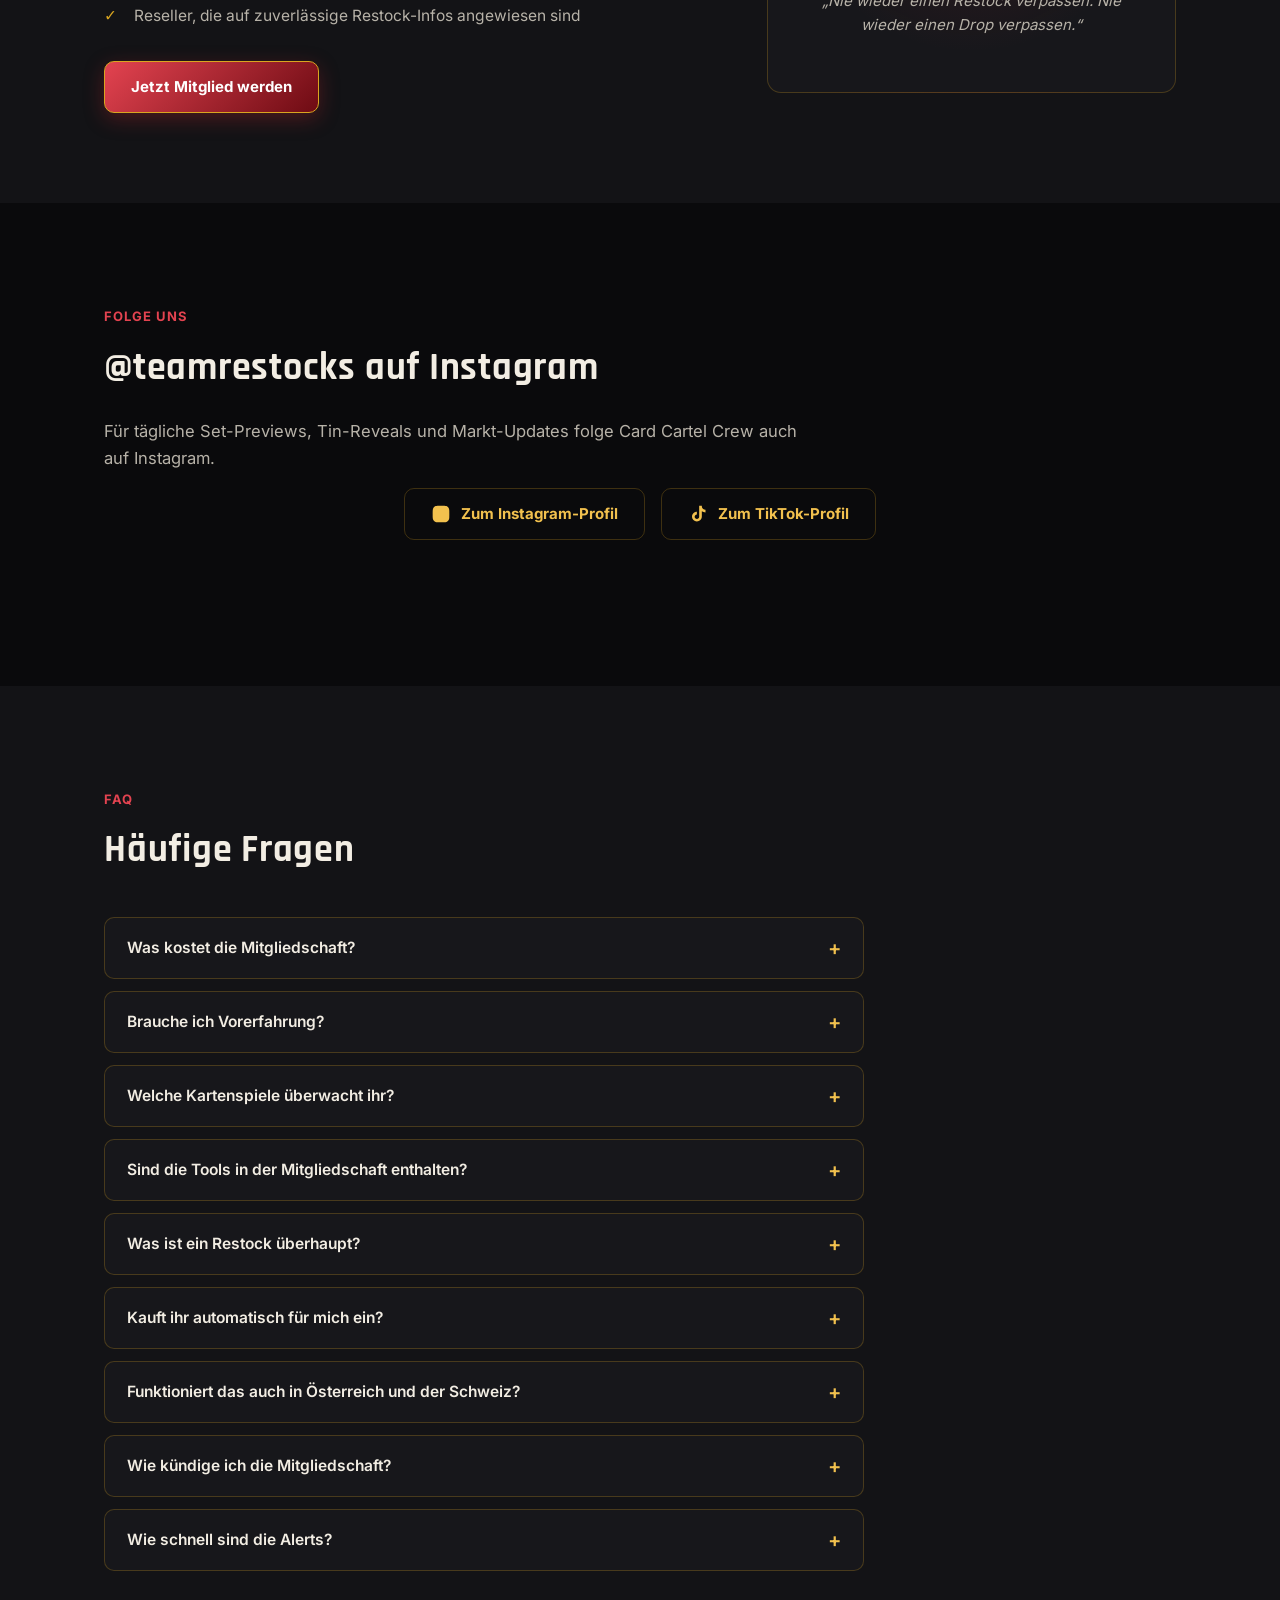
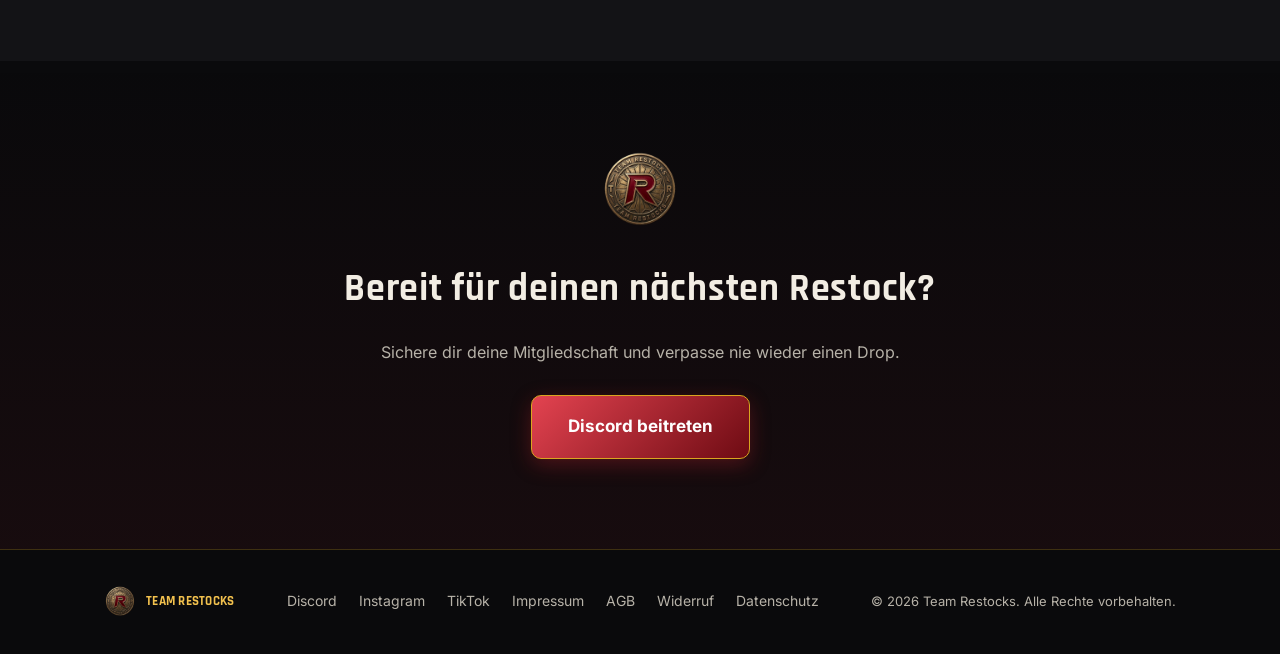
==== commit 0a2e2c57: "Add animations and transitions across the site Hero: the logo spins and scales in, eyebrow, headline" ====
--- a/index.html
+++ b/index.html
@@ -34,7 +34,7 @@
 <link rel="preload" href="assets/fonts/inter-400-latin.woff2" as="font" type="font/woff2" crossorigin>
 <link rel="preload" href="assets/fonts/rajdhani-700-latin.woff2" as="font" type="font/woff2" crossorigin>
 <link rel="stylesheet" href="assets/fonts/fonts.css?v=1">
-<link rel="stylesheet" href="css/style.css?v=14">
+<link rel="stylesheet" href="css/style.css?v=16">
 
 <script type="application/ld+json">
 {
@@ -223,19 +223,22 @@
 
   <!-- HERO -->
   <section class="hero">
+    <div class="hero-cards" aria-hidden="true">
+      <span></span><span></span><span></span><span></span><span></span><span></span>
+    </div>
     <div class="container hero-inner">
       <picture>
         <source srcset="assets/logo-320.webp" type="image/webp">
-        <img src="assets/logo-320.png" alt="Team Restocks Logo" class="hero-logo float" width="150" height="150" fetchpriority="high" decoding="async">
+        <img src="assets/logo-320.png" alt="Team Restocks Logo" class="hero-logo hero-logo-in" width="150" height="150" fetchpriority="high" decoding="async">
       </picture>
-      <p class="eyebrow reveal">📈 Pokémon TCG Alerts &amp; Market Updates</p>
-      <h1 class="reveal">Verpasse nie wieder<br><span class="text-gold">einen Restock.</span></h1>
-      <p class="hero-sub reveal">
+      <p class="eyebrow hero-in hero-in-1">📈 Pokémon TCG Alerts &amp; Market Updates</p>
+      <h1 class="hero-in hero-in-2">Verpasse nie wieder<br><span class="text-gold">einen Restock.</span></h1>
+      <p class="hero-sub hero-in hero-in-3">
         🔥 Restocks · Neue Releases · Deals &nbsp;—&nbsp; 💎 Für Sammler, Investoren &amp; Reseller.
         Team Restocks überwacht Pokémon, One&nbsp;Piece, Magic, Lorcana, Dragon&nbsp;Ball und Riftbound in
         Echtzeit, damit du deinem nächsten Drop immer einen Schritt voraus bist.
       </p>
-      <div class="hero-actions reveal">
+      <div class="hero-actions hero-in hero-in-4">
         <a href="https://joinourserver.com/teamrestocks" target="_blank" rel="noopener" class="btn btn-primary btn-pulse">
           <svg viewBox="0 0 24 24" class="icon" aria-hidden="true"><path fill="currentColor" d="M20.317 4.369A19.79 19.79 0 0 0 15.885 3c-.211.375-.457.883-.626 1.284a18.27 18.27 0 0 0-5.518 0A12.6 12.6 0 0 0 9.115 3a19.74 19.74 0 0 0-4.435 1.372C1.914 8.5 1.107 12.53 1.454 16.502a19.9 19.9 0 0 0 5.993 3.03c.483-.66.913-1.36 1.284-2.098a12.9 12.9 0 0 1-2.023-.973c.17-.124.336-.253.497-.386 3.902 1.8 8.13 1.8 11.986 0 .163.133.329.262.497.386-.645.386-1.324.71-2.027.976.373.738.803 1.437 1.285 2.096a19.83 19.83 0 0 0 6-3.03c.5-4.6-.72-8.598-3.63-12.134ZM8.68 14.081c-1.17 0-2.13-1.075-2.13-2.396 0-1.32.94-2.398 2.13-2.398 1.19 0 2.15 1.078 2.13 2.398 0 1.321-.94 2.396-2.13 2.396Zm6.64 0c-1.17 0-2.13-1.075-2.13-2.396 0-1.32.94-2.398 2.13-2.398 1.19 0 2.15 1.078 2.13 2.398 0 1.321-.93 2.396-2.13 2.396Z"/></svg>
           Discord beitreten
@@ -246,7 +249,7 @@
         </a>
       </div>
 
-      <div class="hero-stats reveal">
+      <div class="hero-stats hero-in hero-in-5">
         <div class="stat"><span class="stat-num" data-count="2000" data-suffix="+">0</span><span class="stat-label">überwachte Shops</span></div>
         <div class="stat"><span class="stat-num" data-static="24/7">0</span><span class="stat-label">Support</span></div>
       </div>
@@ -360,7 +363,7 @@
 
       <div class="regions reveal">
         <p class="regions-label">Shops im Monitor &mdash; eine Auswahl</p>
-        <div class="regions-flags">
+        <div class="regions-flags shop-pills">
           <span class="flag-pill">Pokémon Center</span>
           <span class="flag-pill">Thalia</span>
           <span class="flag-pill">Netto-Online</span>
@@ -516,6 +519,7 @@
         <div class="discord-titlebar">
           <span class="discord-hash">#</span>
           <span class="discord-channel">pings</span>
+          <span class="live-badge" aria-hidden="true"><span class="live-dot"></span>LIVE</span>
           <span class="discord-sub">Alle Restocks an einem Ort</span>
         </div>
         <div class="discord-messages">
@@ -798,7 +802,7 @@
       <p class="kicker reveal">FAQ</p>
       <h2 class="reveal">Häufige Fragen</h2>
 
-      <div class="accordion reveal">
+      <div class="accordion">
         <div class="accordion-item">
           <button class="accordion-trigger">Was kostet die Mitgliedschaft?<span class="accordion-plus">+</span></button>
           <div class="accordion-panel"><p>Team Restocks ist eine kostenpflichtige Mitgliedschaft. Die aktuellen Preise findest du auf unserer Beitrittsseite.</p></div>
@@ -873,6 +877,6 @@
 </footer>
 
 <script src="js/consent.js?v=1"></script>
-<script src="js/script.js?v=12"></script>
+<script src="js/script.js?v=13"></script>
 </body>
 </html>
--- a/css/style.css
+++ b/css/style.css
@@ -89,6 +89,11 @@
   background: rgba(10, 10, 12, 0.75);
   backdrop-filter: blur(10px);
   border-bottom: 1px solid var(--border);
+  transition: background-color 0.3s ease, box-shadow 0.3s ease;
+}
+.site-header.is-scrolled {
+  background: rgba(10, 10, 12, 0.9);
+  box-shadow: 0 4px 20px rgba(0, 0, 0, 0.4);
 }
 
 .header-inner {
@@ -126,7 +131,25 @@
   transition: color 0.2s;
 }
 
-.main-nav a:hover { color: var(--gold-light); }
+.main-nav a:hover,
+.main-nav a.is-active { color: var(--gold-light); }
+
+.main-nav a:not(.nav-cta) { position: relative; }
+.main-nav a:not(.nav-cta)::after {
+  content: "";
+  position: absolute;
+  left: 0;
+  right: 0;
+  bottom: -7px;
+  height: 2px;
+  border-radius: 2px;
+  background: linear-gradient(90deg, var(--gold), var(--red-light));
+  transform: scaleX(0);
+  transform-origin: left center;
+  transition: transform 0.3s ease;
+}
+.main-nav a:not(.nav-cta):hover::after,
+.main-nav a.is-active::after { transform: scaleX(1); }
 
 .nav-cta {
   background: linear-gradient(135deg, var(--red-light), var(--red-dark));
@@ -167,13 +190,24 @@
 }
 .btn .icon { width: 20px; height: 20px; }
 
+/* Oberste Hintergrundebene ist ein Lichtstreifen, der ausserhalb des Buttons
+   wartet und beim Hover einmal quer durchlaeuft. */
 .btn-primary {
-  background: linear-gradient(135deg, var(--red-light), var(--red-dark));
+  background:
+    linear-gradient(110deg, transparent 38%, rgba(255, 255, 255, 0.32) 50%, transparent 62%) no-repeat,
+    linear-gradient(135deg, var(--red-light), var(--red-dark));
+  background-size: 250% 100%, 100% 100%;
+  background-position: 110% 0, 0 0;
   color: #fff;
   border-color: var(--gold);
   box-shadow: 0 6px 20px rgba(180, 34, 44, 0.35);
 }
-.btn-primary:hover { transform: translateY(-2px); box-shadow: 0 10px 26px rgba(180, 34, 44, 0.5); }
+.btn-primary:hover {
+  transform: translateY(-2px);
+  box-shadow: 0 10px 26px rgba(180, 34, 44, 0.5);
+  background-position: -10% 0, 0 0;
+  transition: transform 0.2s, box-shadow 0.2s, background-position 0.8s ease;
+}
 
 .btn-outline {
   background: transparent;
@@ -190,11 +224,15 @@
 
 /* ---------- Hero ---------- */
 .hero {
+  position: relative;
+  overflow: hidden;
   padding: 90px 0 70px;
   text-align: center;
 }
 
 .hero-inner {
+  position: relative;
+  z-index: 1;
   display: flex;
   flex-direction: column;
   align-items: center;
@@ -245,10 +283,19 @@
 }
 
 .text-gold {
-  background: linear-gradient(135deg, var(--gold-light), var(--red-light));
+  background:
+    linear-gradient(110deg, transparent 40%, rgba(255, 248, 225, 0.85) 50%, transparent 60%) no-repeat,
+    linear-gradient(135deg, var(--gold-light), var(--red-light));
+  background-size: 250% 100%, 100% 100%;
+  background-position: 110% 0, 0 0;
   -webkit-background-clip: text;
   background-clip: text;
   color: transparent;
+  animation: gold-shine 6s ease-in-out 1.6s infinite;
+}
+@keyframes gold-shine {
+  0%, 55% { background-position: 110% 0, 0 0; }
+  85%, 100% { background-position: -10% 0, 0 0; }
 }
 
 .hero-sub {
@@ -523,6 +570,7 @@
 .order-2 { order: 2; }
 
 .discord-window {
+  position: relative;
   background: #1a1a1e;
   border: 1px solid var(--border);
   border-radius: var(--radius);
@@ -559,6 +607,7 @@
 }
 .discord-messages::-webkit-scrollbar-thumb:hover { background: var(--gold); }
 .discord-msg { display: flex; gap: 14px; }
+.discord-msg-body { flex: 1; min-width: 0; }
 .discord-avatar {
   width: 40px;
   height: 40px;
@@ -574,7 +623,7 @@
   font-size: 18px;
   background: var(--black-soft);
 }
-.discord-msg-head { display: flex; align-items: baseline; gap: 10px; margin-bottom: 6px; }
+.discord-msg-head { display: flex; flex-wrap: wrap; align-items: baseline; gap: 2px 10px; margin-bottom: 6px; }
 .discord-user { font-weight: 700; color: var(--gold-light); font-size: 14.5px; }
 .discord-bot-tag {
   background: var(--red);
@@ -750,12 +799,271 @@
 /* ---------- Reveal animation ---------- */
 .reveal {
   opacity: 0;
-  transform: translateY(24px);
-  transition: opacity 0.6s ease, transform 0.6s ease;
+  transform: translateY(28px);
+  transition:
+    opacity 0.7s cubic-bezier(0.2, 0.65, 0.25, 1),
+    transform 0.7s cubic-bezier(0.2, 0.65, 0.25, 1);
+  /* --i setzt script.js: Elemente einer Gruppe erscheinen nacheinander */
+  transition-delay: calc(var(--i, 0) * 80ms);
 }
 .reveal.is-visible {
   opacity: 1;
   transform: translateY(0);
+}
+
+/* ---------- Animationen & Uebergaenge ---------- */
+
+/* Hero: Logo, Zeile fuer Zeile Text, dann Buttons und Zahlen */
+.hero-logo-in {
+  animation:
+    hero-logo-in 1s cubic-bezier(0.2, 0.7, 0.2, 1) both,
+    float 5s ease-in-out 1s infinite;
+}
+@keyframes hero-logo-in {
+  from { opacity: 0; transform: translateY(18px) scale(0.6) rotate(-12deg); }
+  to   { opacity: 1; transform: translateY(0) scale(1) rotate(0); }
+}
+
+.hero-in { animation: hero-in 0.8s cubic-bezier(0.2, 0.65, 0.25, 1) both; }
+.hero-in-1 { animation-delay: 0.05s; }
+.hero-in-2 { animation-delay: 0.12s; }
+.hero-in-3 { animation-delay: 0.3s; }
+.hero-in-4 { animation-delay: 0.45s; }
+.hero-in-5 { animation-delay: 0.6s; }
+@keyframes hero-in {
+  from { opacity: 0; transform: translateY(26px); }
+  to   { opacity: 1; transform: none; }
+}
+
+/* Laufen CSS-Animationen nie an (Vorschauen ohne Bildaufbau, im Hintergrund
+   geoeffnete Tabs), setzt script.js .no-motion - dann ist alles sofort sichtbar. */
+.no-motion .hero-in,
+.no-motion .hero-logo-in,
+.no-motion .text-gold { animation: none; }
+.no-motion .hero-cards span { animation: none; opacity: 0.55; transform: rotate(var(--r)); }
+.no-motion .reveal,
+.no-motion .discord-msg.msg-pending { opacity: 1; transform: none; transition: none; }
+.no-motion .discord-typing { display: none; }
+
+/* Schwebende Sammelkarten im Hintergrund des Hero */
+.hero-cards {
+  position: absolute;
+  inset: 0;
+  pointer-events: none;
+}
+.hero-cards span {
+  position: absolute;
+  width: 96px;
+  height: 134px;
+  border-radius: 10px;
+  border: 1px solid rgba(217, 165, 32, 0.4);
+  background:
+    linear-gradient(135deg, rgba(242, 193, 78, 0.16), rgba(180, 34, 44, 0.08) 45%, rgba(242, 193, 78, 0.14)),
+    var(--black-card);
+  box-shadow: 0 14px 34px rgba(0, 0, 0, 0.45), inset 0 0 22px rgba(217, 165, 32, 0.1);
+  opacity: 0;
+  animation:
+    card-in 1.4s ease forwards,
+    card-drift var(--dur, 15s) ease-in-out infinite alternate;
+}
+.hero-cards span::after {
+  content: "";
+  position: absolute;
+  inset: 24%;
+  background: url("../assets/logo-192.png") center / contain no-repeat;
+  opacity: 0.4;
+}
+.hero-cards span:nth-child(1) { top: 13%; left: 7%;   --r: -14deg; --dur: 13s; animation-delay: 0.5s, 0s; }
+.hero-cards span:nth-child(2) { top: 57%; left: 3%;   --r: 9deg;   --dur: 16s; animation-delay: 0.8s, -4s; }
+.hero-cards span:nth-child(3) { top: 33%; left: 16%;  --r: 4deg;   --dur: 18s; animation-delay: 1.1s, -8s; width: 72px; height: 100px; }
+.hero-cards span:nth-child(4) { top: 11%; right: 8%;  --r: 13deg;  --dur: 15s; animation-delay: 0.6s, -2s; }
+.hero-cards span:nth-child(5) { top: 54%; right: 4%;  --r: -8deg;  --dur: 17s; animation-delay: 0.9s, -6s; }
+.hero-cards span:nth-child(6) { top: 36%; right: 17%; --r: -3deg;  --dur: 19s; animation-delay: 1.2s, -10s; width: 72px; height: 100px; }
+@keyframes card-in { to { opacity: 0.55; } }
+@keyframes card-drift {
+  from { transform: translateY(0) rotate(var(--r)); }
+  to   { transform: translateY(-22px) rotate(calc(var(--r) + 6deg)); }
+}
+
+/* Lichtfelder im Seitenhintergrund wandern langsam */
+.bg-glow { overflow: hidden; }
+.bg-glow::before,
+.bg-glow::after {
+  content: "";
+  position: absolute;
+  width: 70vmax;
+  height: 70vmax;
+  border-radius: 50%;
+  will-change: transform;
+}
+.bg-glow::before {
+  top: -30vmax;
+  right: -20vmax;
+  background: radial-gradient(circle, rgba(217, 165, 32, 0.12), transparent 62%);
+  animation: glow-drift-a 24s ease-in-out infinite alternate;
+}
+.bg-glow::after {
+  bottom: -35vmax;
+  left: -25vmax;
+  background: radial-gradient(circle, rgba(180, 34, 44, 0.13), transparent 62%);
+  animation: glow-drift-b 30s ease-in-out infinite alternate;
+}
+@keyframes glow-drift-a { to { transform: translate(-18vw, 22vh) scale(1.15); } }
+@keyframes glow-drift-b { to { transform: translate(22vw, -18vh) scale(1.1); } }
+
+/* Lichtkegel, der dem Mauszeiger ueber die Karten folgt */
+.has-spotlight {
+  position: relative;
+  isolation: isolate;
+}
+.has-spotlight::before {
+  content: "";
+  position: absolute;
+  inset: 0;
+  z-index: -1;
+  border-radius: inherit;
+  pointer-events: none;
+  background: radial-gradient(420px circle at var(--mx, 50%) var(--my, 0%), rgba(217, 165, 32, 0.14), transparent 55%);
+  opacity: 0;
+  transition: opacity 0.35s ease;
+}
+.has-spotlight:hover::before { opacity: 1; }
+
+/* Live-Kanal: pulsierender Punkt, Tipp-Anzeige, eintreffende Nachrichten */
+.live-badge {
+  display: inline-flex;
+  align-items: center;
+  gap: 6px;
+  padding: 2px 8px;
+  border-radius: 999px;
+  border: 1px solid rgba(87, 214, 141, 0.3);
+  background: rgba(87, 214, 141, 0.1);
+  color: #57d68d;
+  font-size: 11px;
+  font-weight: 700;
+  letter-spacing: 0.08em;
+}
+.live-dot {
+  width: 7px;
+  height: 7px;
+  border-radius: 50%;
+  background: #57d68d;
+  animation: live-ping 1.6s ease-out infinite;
+}
+@keyframes live-ping {
+  0%       { box-shadow: 0 0 0 0 rgba(87, 214, 141, 0.6); }
+  80%, 100% { box-shadow: 0 0 0 7px rgba(87, 214, 141, 0); }
+}
+
+.discord-msg {
+  transition:
+    opacity 0.45s ease,
+    transform 0.45s cubic-bezier(0.2, 0.7, 0.2, 1);
+}
+.discord-msg.msg-pending {
+  opacity: 0;
+  transform: translateY(14px);
+}
+.discord-msg.msg-arrive .discord-embed { animation: embed-flash 1.4s ease-out; }
+@keyframes embed-flash {
+  0%   { box-shadow: 0 0 0 0 rgba(217, 165, 32, 0.55); border-left-color: var(--gold-light); }
+  100% { box-shadow: 0 0 0 10px rgba(217, 165, 32, 0); }
+}
+
+.discord-typing {
+  position: absolute;
+  left: 20px;
+  bottom: 12px;
+  display: flex;
+  align-items: center;
+  gap: 8px;
+  padding: 4px 12px 4px 10px;
+  border-radius: 999px;
+  background: rgba(26, 26, 30, 0.94);
+  color: var(--text-muted);
+  font-size: 12px;
+  opacity: 0;
+  transform: translateY(6px);
+  transition: opacity 0.25s ease, transform 0.25s ease;
+  pointer-events: none;
+}
+.discord-typing.is-active {
+  opacity: 1;
+  transform: none;
+}
+.typing-dots { display: inline-flex; gap: 3px; }
+.typing-dots span {
+  width: 5px;
+  height: 5px;
+  border-radius: 50%;
+  background: var(--text-muted);
+  animation: typing-bounce 1s ease-in-out infinite;
+}
+.typing-dots span:nth-child(2) { animation-delay: 0.15s; }
+.typing-dots span:nth-child(3) { animation-delay: 0.3s; }
+@keyframes typing-bounce {
+  0%, 60%, 100% { transform: translateY(0); opacity: 0.4; }
+  30%           { transform: translateY(-4px); opacity: 1; }
+}
+
+.status-instock { animation: instock-glow 2.4s ease-in-out infinite; }
+@keyframes instock-glow {
+  0%, 100% { text-shadow: 0 0 0 rgba(87, 214, 141, 0); }
+  50%      { text-shadow: 0 0 10px rgba(87, 214, 141, 0.7); }
+}
+
+/* Shop-Laufband: zwei Reihen in Gegenrichtung, Ränder weich ausgeblendet */
+.marquee {
+  display: grid;
+  gap: 12px;
+  overflow: hidden;
+  -webkit-mask-image: linear-gradient(90deg, transparent, #000 10%, #000 90%, transparent);
+  mask-image: linear-gradient(90deg, transparent, #000 10%, #000 90%, transparent);
+}
+.marquee-track {
+  display: flex;
+  width: max-content;
+  animation: marquee 60s linear infinite;
+}
+.marquee-track.marquee-reverse {
+  animation-direction: reverse;
+  animation-duration: 70s;
+}
+.marquee-group {
+  display: flex;
+  gap: 12px;
+  padding-right: 12px;
+}
+.marquee .flag-pill {
+  flex-shrink: 0;
+  white-space: nowrap;
+}
+.marquee:hover .marquee-track { animation-play-state: paused; }
+@keyframes marquee { to { transform: translateX(-50%); } }
+
+/* Weicher Uebergang beim Wechsel zwischen den Seiten (Chrome, Edge, Safari).
+   Die Kopfzeile bleibt stehen, nur der Inhalt blendet um. */
+@view-transition { navigation: auto; }
+.site-header { view-transition-name: site-header; }
+::view-transition-old(root) { animation: page-out 0.22s ease both; }
+::view-transition-new(root) { animation: page-in 0.38s cubic-bezier(0.2, 0.65, 0.25, 1) both; }
+@keyframes page-out { to { opacity: 0; transform: translateY(-10px); } }
+@keyframes page-in { from { opacity: 0; transform: translateY(14px); } }
+
+@media (max-width: 1100px) {
+  .hero-cards span:nth-child(3),
+  .hero-cards span:nth-child(6) { display: none; }
+}
+@media (max-width: 720px) {
+  .hero-cards span:nth-child(2),
+  .hero-cards span:nth-child(5) { display: none; }
+  .hero-cards span { width: 62px; height: 88px; }
+  .hero-cards span:nth-child(1) { top: 4%; left: -14px; }
+  .hero-cards span:nth-child(4) { top: 4%; right: -14px; left: auto; }
+}
+
+@media (prefers-reduced-motion: reduce) {
+  @view-transition { navigation: none; }
 }
 
 /* ---------- Responsive ---------- */
@@ -791,6 +1099,7 @@
   .hero-stats { gap: 28px; }
   .discord-embed-main { flex-direction: column; }
   .discord-embed-fields { grid-template-columns: 1fr 1fr; }
+  .discord-order-row span:first-child { white-space: normal; }
 }
 
 /* ---------- Legal pages ---------- */
@@ -812,6 +1121,14 @@
 }
 .legal-container a { color: var(--gold-light); text-decoration: underline; }
 .legal-container .legal-lead { font-style: italic; }
+.legal-container code {
+  font-size: 0.9em;
+  color: var(--gold-light);
+  background: rgba(217, 165, 32, 0.1);
+  border: 1px solid var(--border);
+  border-radius: 5px;
+  padding: 1px 6px;
+}
 .legal-container ol.legal-list {
   color: var(--text-muted);
   font-size: 15px;
@@ -885,6 +1202,13 @@
   .btn, .feature-card, .process-card, .flag-pill { transition: none; }
   .tool-card, .tool-link, .tool-arrow { transition: none; }
   .error-links a { transition: none; }
+  .hero-in, .hero-logo-in, .text-gold, .hero-cards span,
+  .bg-glow::before, .bg-glow::after,
+  .live-dot, .status-instock, .typing-dots span, .marquee-track { animation: none; }
+  .hero-cards { display: none; }
+  .site-header, .main-nav a::after, .discord-msg, .discord-typing,
+  .has-spotlight::before { transition: none; }
+  .btn-primary:hover { background-position: 110% 0, 0 0; }
 }
 
 /* ---------- Cookie / Consent Banner ---------- */
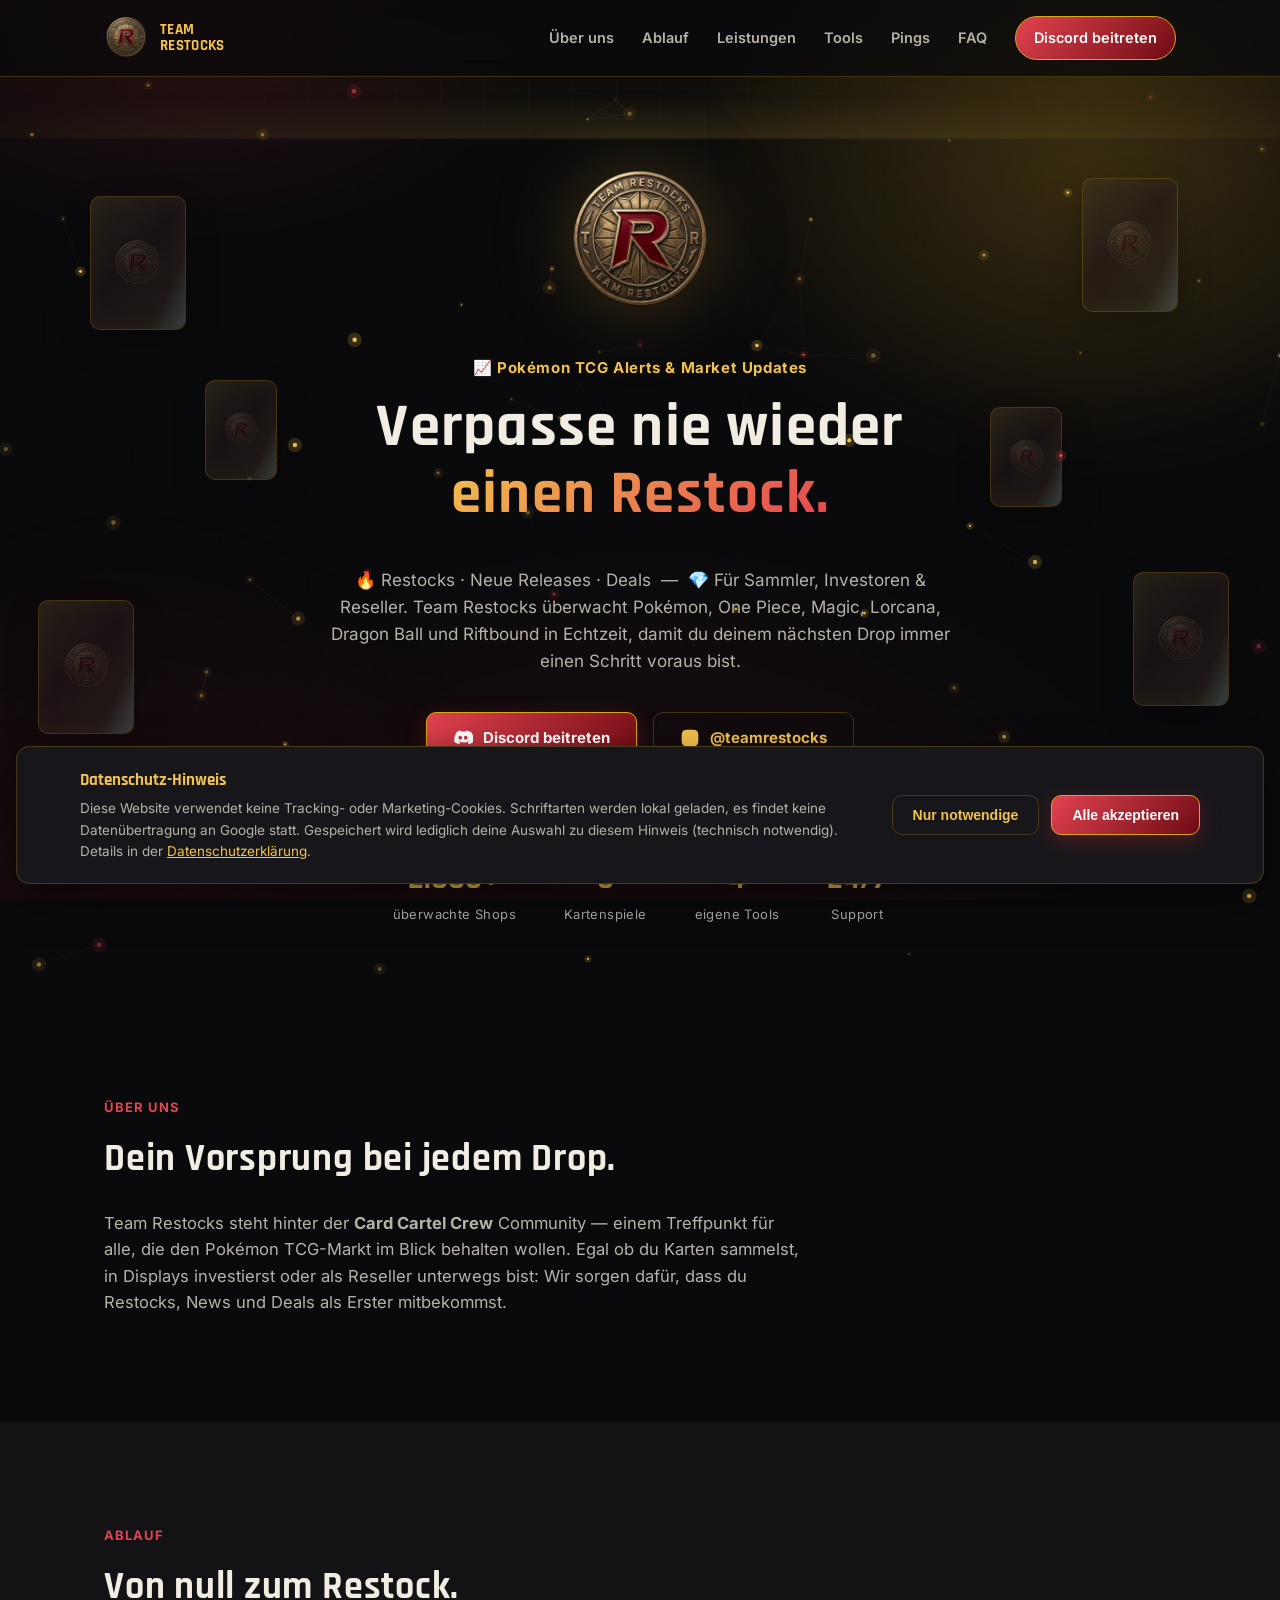
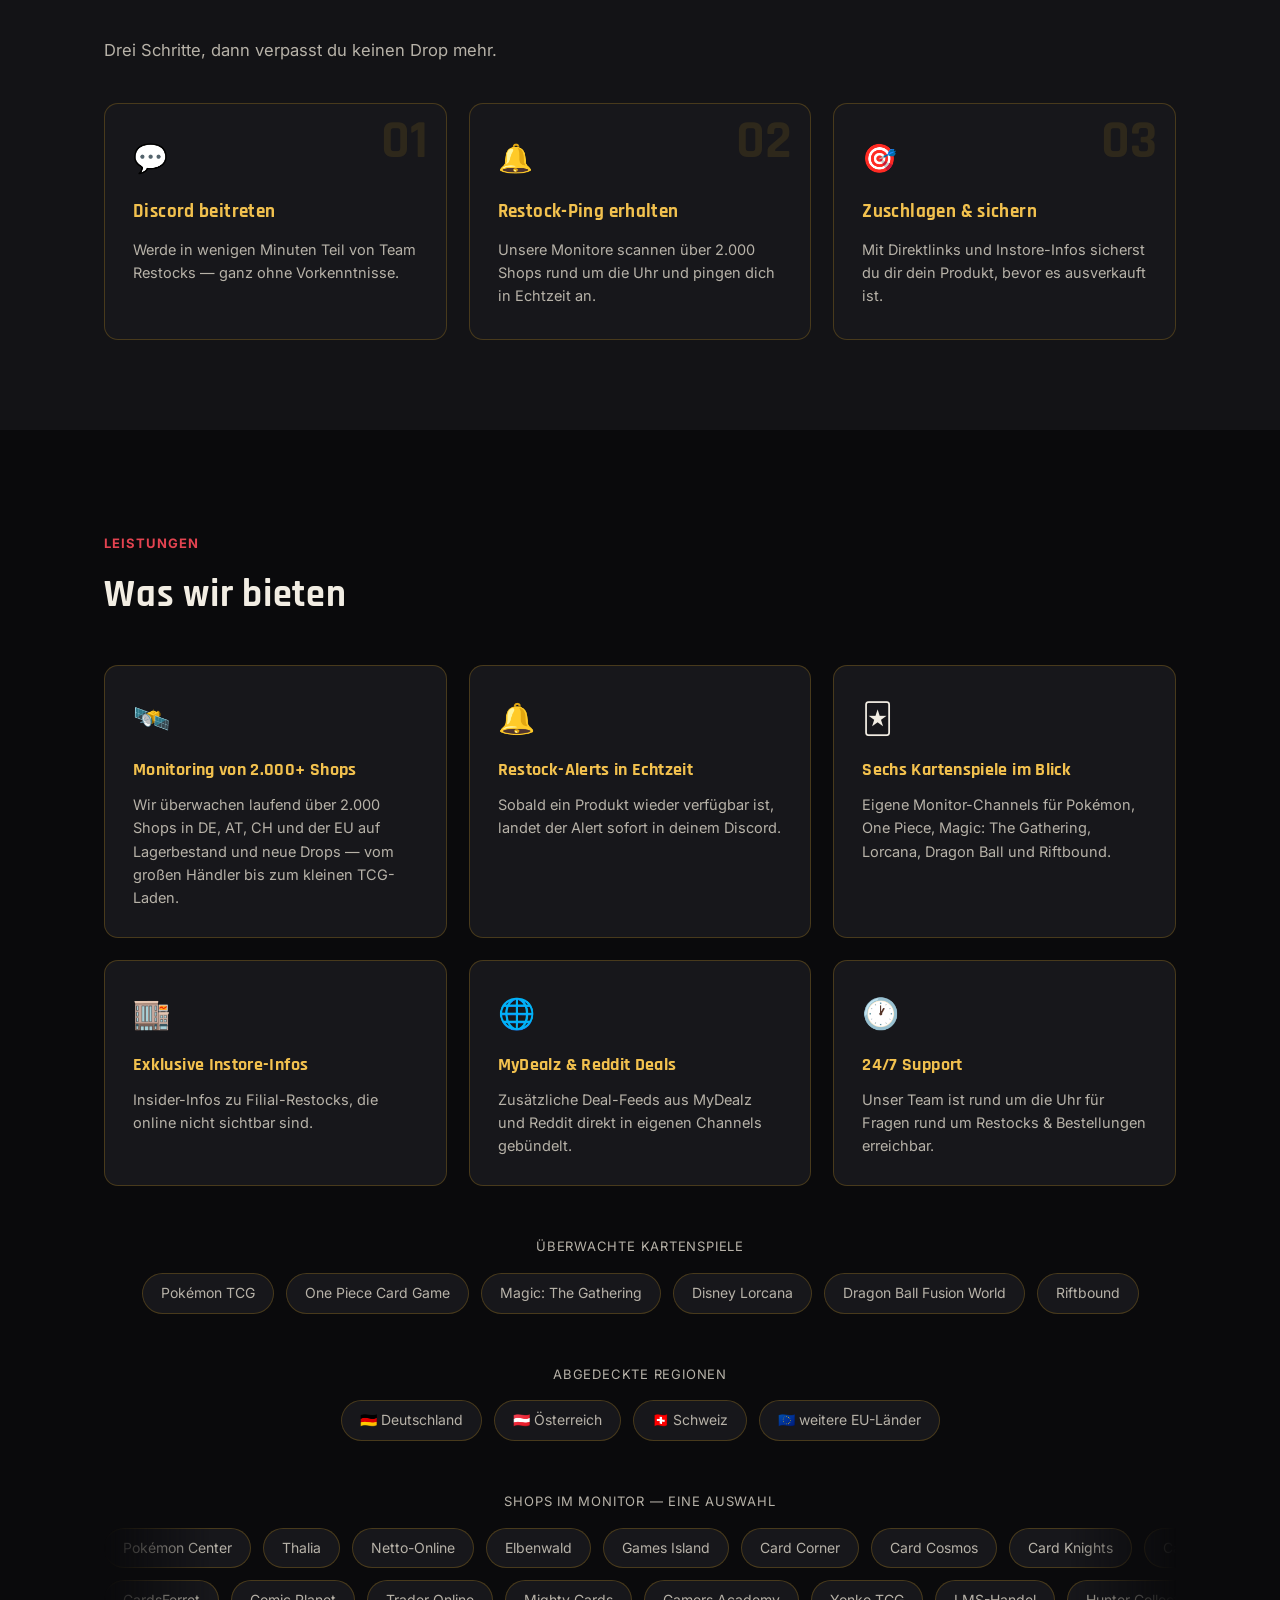
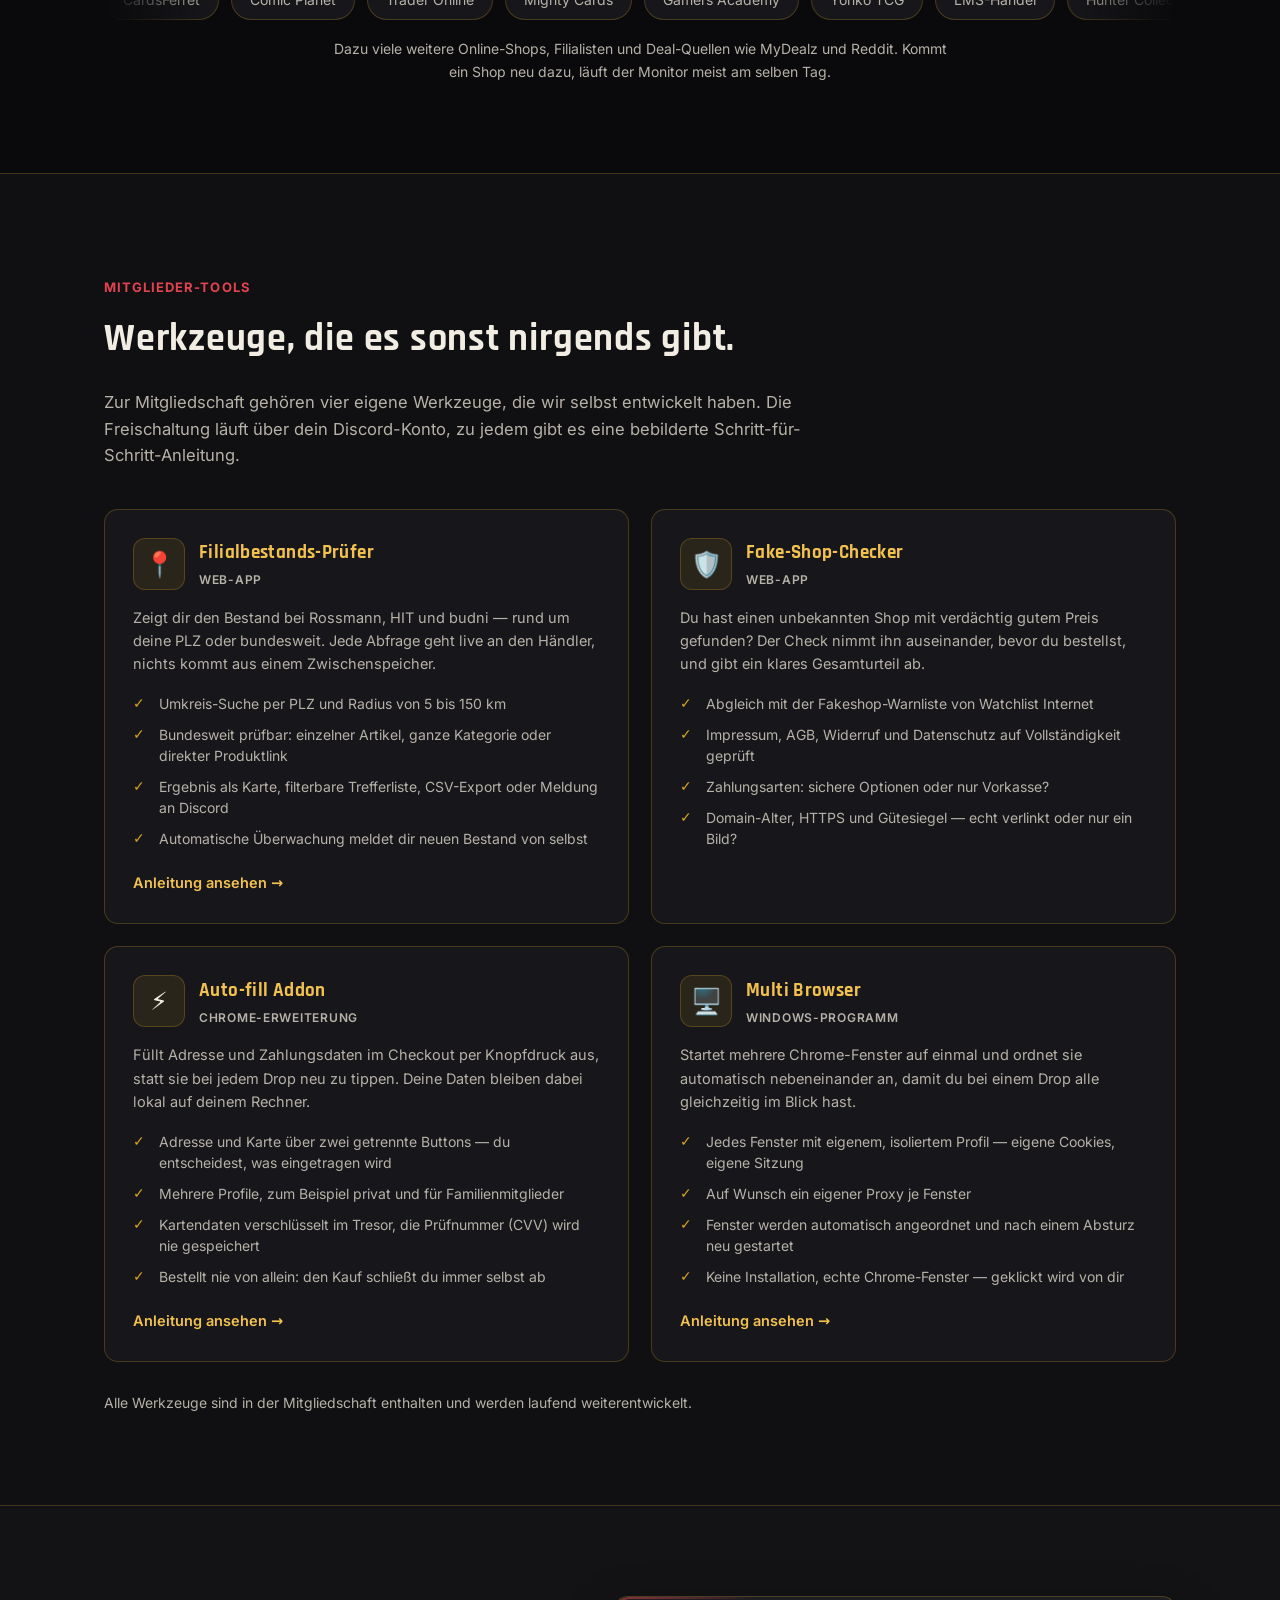
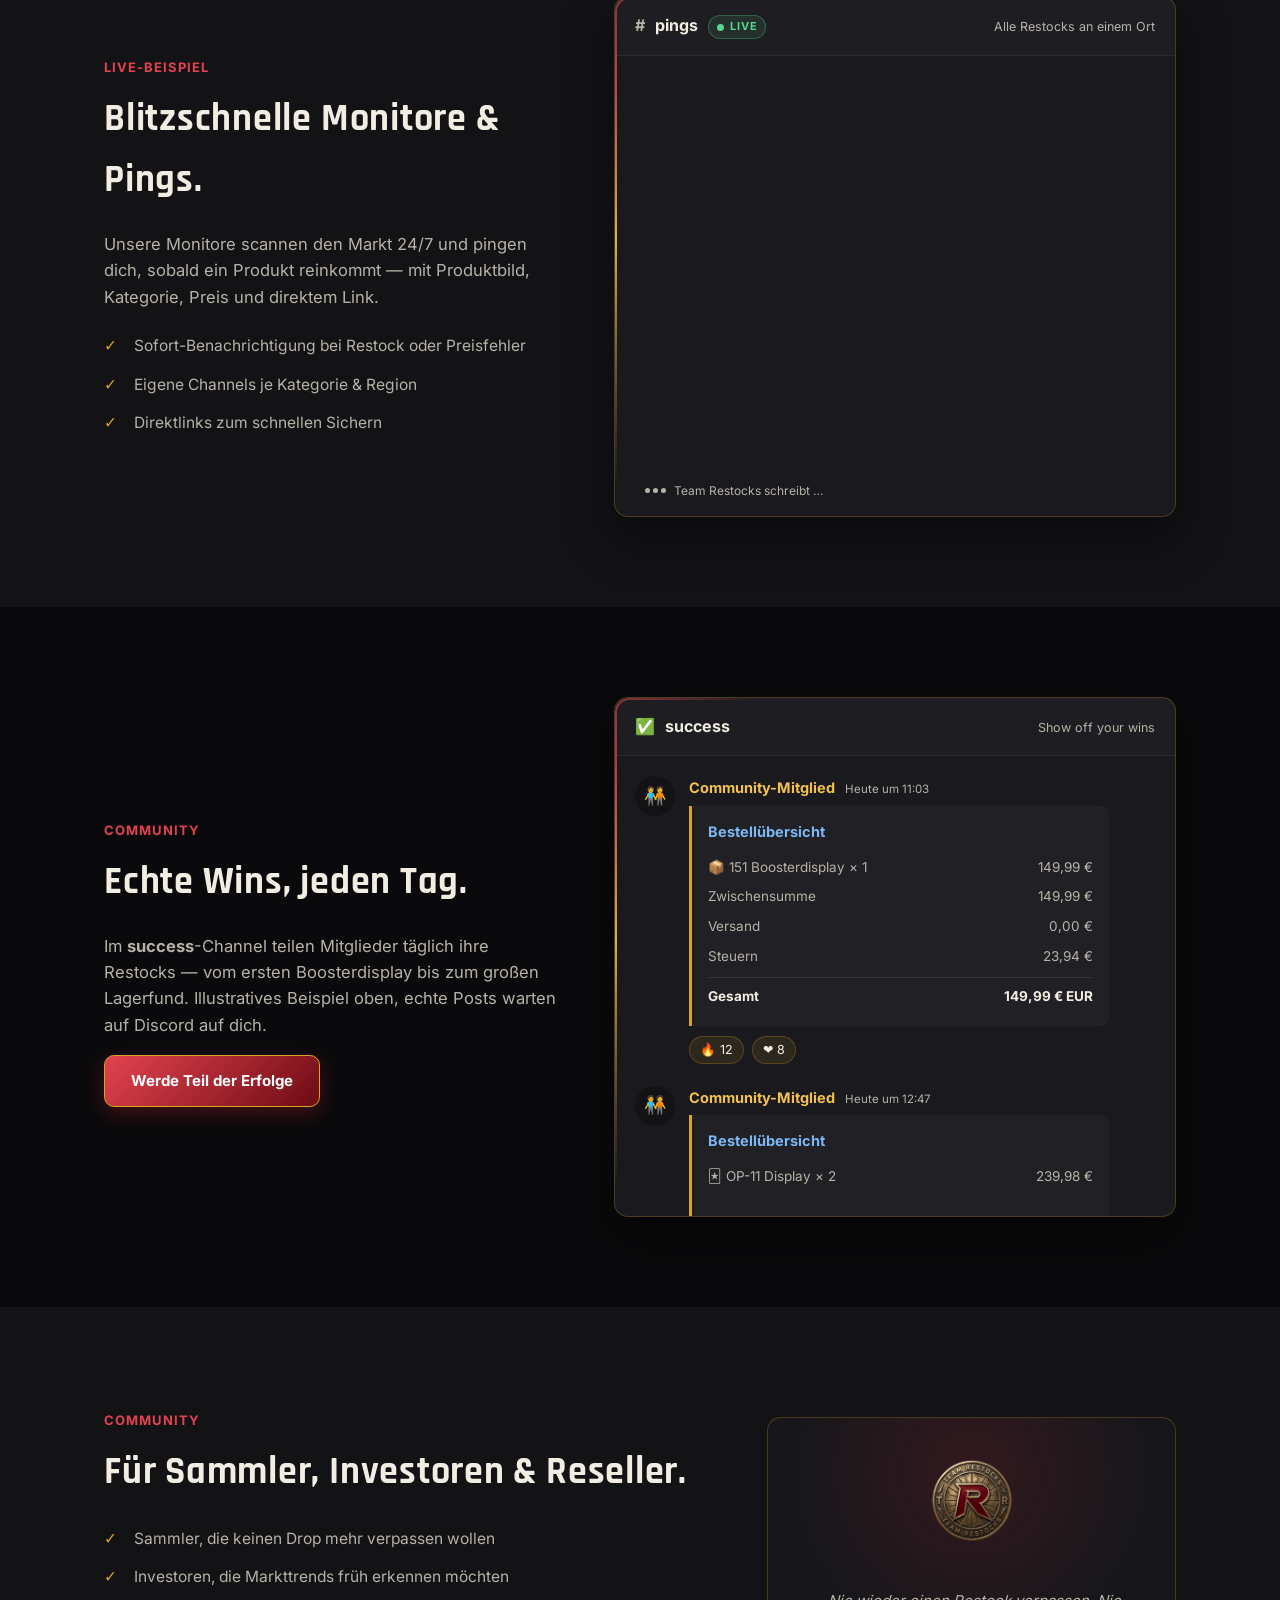
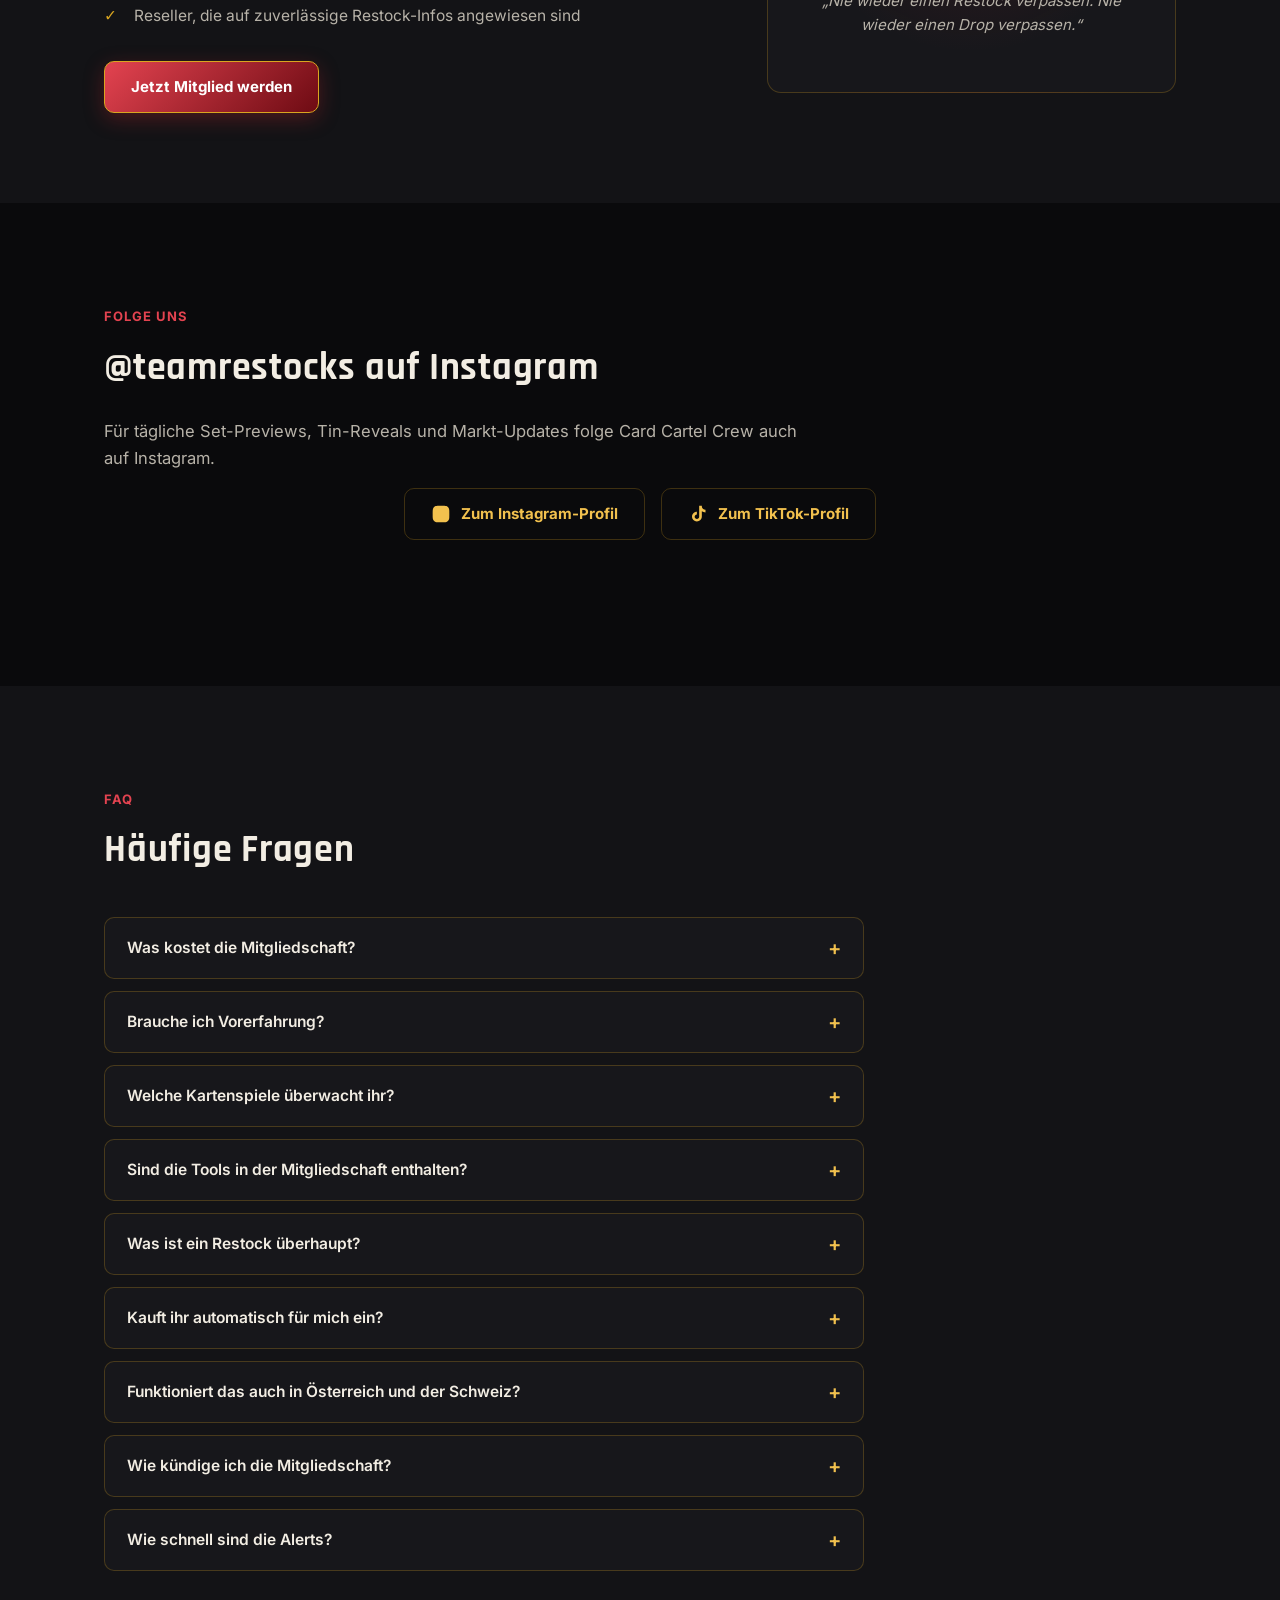
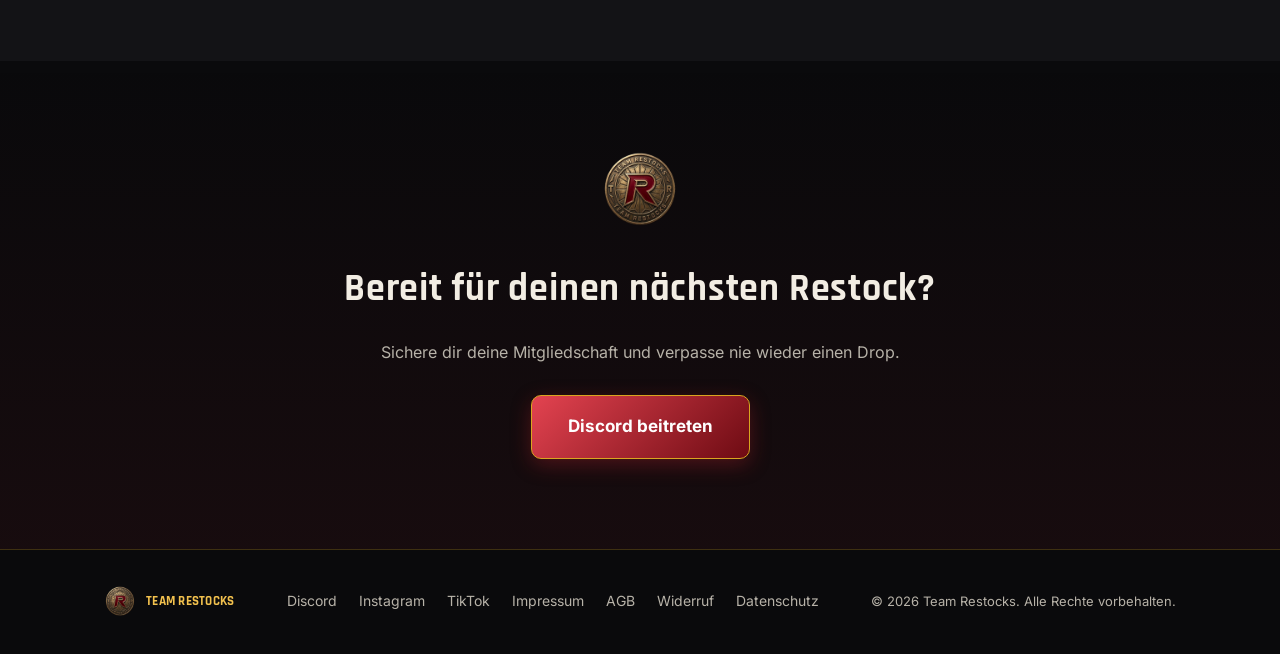
==== commit 9060e934: "Second animation wave: holo coin, sparkles, 3D tilt, light borders The first wave was too subtle, so" ====
--- a/index.html
+++ b/index.html
@@ -34,7 +34,7 @@
 <link rel="preload" href="assets/fonts/inter-400-latin.woff2" as="font" type="font/woff2" crossorigin>
 <link rel="preload" href="assets/fonts/rajdhani-700-latin.woff2" as="font" type="font/woff2" crossorigin>
 <link rel="stylesheet" href="assets/fonts/fonts.css?v=1">
-<link rel="stylesheet" href="css/style.css?v=16">
+<link rel="stylesheet" href="css/style.css?v=17">
 
 <script type="application/ld+json">
 {
@@ -226,11 +226,14 @@
     <div class="hero-cards" aria-hidden="true">
       <span></span><span></span><span></span><span></span><span></span><span></span>
     </div>
+    <canvas class="hero-particles" aria-hidden="true"></canvas>
     <div class="container hero-inner">
-      <picture>
-        <source srcset="assets/logo-320.webp" type="image/webp">
-        <img src="assets/logo-320.png" alt="Team Restocks Logo" class="hero-logo hero-logo-in" width="150" height="150" fetchpriority="high" decoding="async">
-      </picture>
+      <div class="coin">
+        <picture>
+          <source srcset="assets/logo-320.webp" type="image/webp">
+          <img src="assets/logo-320.png" alt="Team Restocks Logo" class="hero-logo" width="150" height="150" fetchpriority="high" decoding="async">
+        </picture>
+      </div>
       <p class="eyebrow hero-in hero-in-1">📈 Pokémon TCG Alerts &amp; Market Updates</p>
       <h1 class="hero-in hero-in-2">Verpasse nie wieder<br><span class="text-gold">einen Restock.</span></h1>
       <p class="hero-sub hero-in hero-in-3">
@@ -251,6 +254,8 @@
 
       <div class="hero-stats hero-in hero-in-5">
         <div class="stat"><span class="stat-num" data-count="2000" data-suffix="+">0</span><span class="stat-label">überwachte Shops</span></div>
+        <div class="stat"><span class="stat-num" data-count="6">0</span><span class="stat-label">Kartenspiele</span></div>
+        <div class="stat"><span class="stat-num" data-count="4">0</span><span class="stat-label">eigene Tools</span></div>
         <div class="stat"><span class="stat-num" data-static="24/7">0</span><span class="stat-label">Support</span></div>
       </div>
     </div>
@@ -877,6 +882,6 @@
 </footer>
 
 <script src="js/consent.js?v=1"></script>
-<script src="js/script.js?v=13"></script>
+<script src="js/script.js?v=14"></script>
 </body>
 </html>
--- a/css/style.css
+++ b/css/style.css
@@ -19,6 +19,14 @@
 
 * { box-sizing: border-box; }
 
+/* Winkel des umlaufenden Lichts an den Discord-Fenstern - als registrierte
+   Eigenschaft, damit er sich animieren laesst. */
+@property --border-angle {
+  syntax: "<angle>";
+  inherits: false;
+  initial-value: 0deg;
+}
+
 html { scroll-behavior: smooth; }
 
 body {
@@ -185,8 +193,9 @@
   font-weight: 700;
   font-size: 15px;
   border: 1px solid transparent;
-  transition: transform 0.2s, box-shadow 0.2s, background 0.2s;
+  transition: transform 0.2s, box-shadow 0.2s, background 0.2s, translate 0.3s ease-out;
   cursor: pointer;
+  translate: var(--mgx, 0px) var(--mgy, 0px);
 }
 .btn .icon { width: 20px; height: 20px; }
 
@@ -206,7 +215,7 @@
   transform: translateY(-2px);
   box-shadow: 0 10px 26px rgba(180, 34, 44, 0.5);
   background-position: -10% 0, 0 0;
-  transition: transform 0.2s, box-shadow 0.2s, background-position 0.8s ease;
+  transition: transform 0.2s, box-shadow 0.2s, background-position 0.8s ease, translate 0.3s ease-out;
 }
 
 .btn-outline {
@@ -321,7 +330,7 @@
   padding-top: 32px;
   border-top: 1px solid var(--border);
   width: 100%;
-  max-width: 560px;
+  max-width: 760px;
 }
 
 .stat { display: flex; flex-direction: column; align-items: center; }
@@ -796,6 +805,17 @@
 .footer-links a:hover { color: var(--gold-light); }
 .footer-copy { color: var(--text-muted); font-size: 13px; margin: 0; }
 
+/* ---------- Neigung (3D-Tilt) ---------- */
+/* script.js setzt --tilt als Drehachse + Winkel, solange der Mauszeiger auf
+   dem Element liegt. Die Regel steht bewusst vor dem Reveal-Block: beim
+   Einblenden gilt dessen Uebergang, danach dieser. */
+.feature-grid, .process-grid, .tool-grid { perspective: 1100px; }
+.pings-inner, .success-inner { perspective: 1600px; }
+.has-tilt {
+  rotate: var(--tilt, none);
+  transition: transform 0.25s, border-color 0.25s, box-shadow 0.25s, rotate 0.3s ease-out;
+}
+
 /* ---------- Reveal animation ---------- */
 .reveal {
   opacity: 0;
@@ -813,15 +833,105 @@
 
 /* ---------- Animationen & Uebergaenge ---------- */
 
-/* Hero: Logo, Zeile fuer Zeile Text, dann Buttons und Zahlen */
-.hero-logo-in {
+/* Hero-Muenze: fliegt ein, schwebt, neigt sich zum Mauszeiger, glaenzt
+   holografisch und dreht sich beim Ueberfahren oder Antippen einmal. */
+.hero-inner { perspective: 900px; }
+.coin {
+  position: relative;
+  width: 150px;
+  height: 150px;
+  margin-bottom: 24px;
+  isolation: isolate;
+  cursor: pointer;
+  rotate: var(--tilt, none);
+  transition: rotate 0.35s cubic-bezier(0.2, 0.7, 0.2, 1);
   animation:
-    hero-logo-in 1s cubic-bezier(0.2, 0.7, 0.2, 1) both,
-    float 5s ease-in-out 1s infinite;
-}
-@keyframes hero-logo-in {
+    coin-in 1s cubic-bezier(0.2, 0.7, 0.2, 1) both,
+    coin-float 5s ease-in-out 1s infinite;
+}
+.coin.is-flipping {
+  animation:
+    coin-in 1s cubic-bezier(0.2, 0.7, 0.2, 1) both,
+    coin-float 5s ease-in-out 1s infinite,
+    coin-flip 0.9s cubic-bezier(0.3, 0.7, 0.2, 1);
+}
+.coin .hero-logo {
+  display: block;
+  margin-bottom: 0;
+}
+@keyframes coin-in {
   from { opacity: 0; transform: translateY(18px) scale(0.6) rotate(-12deg); }
-  to   { opacity: 1; transform: translateY(0) scale(1) rotate(0); }
+  to   { opacity: 1; transform: none; }
+}
+@keyframes coin-float {
+  0%, 100% { translate: 0 0; }
+  50%      { translate: 0 -14px; }
+}
+@keyframes coin-flip {
+  from { transform: rotateY(0deg); }
+  to   { transform: rotateY(360deg); }
+}
+
+/* Folie und Lichtreflex nehmen das Muenzbild selbst als Maske, sitzen also
+   exakt auf der runden Muenze. */
+.coin::before,
+.coin::after {
+  content: "";
+  position: absolute;
+  inset: 0;
+  pointer-events: none;
+  -webkit-mask: url("../assets/logo-320.png") center / 100% 100% no-repeat;
+  mask: url("../assets/logo-320.png") center / 100% 100% no-repeat;
+}
+.coin::before {
+  background: linear-gradient(115deg,
+    transparent 20%,
+    rgba(255, 120, 160, 0.55) 32%,
+    rgba(255, 220, 120, 0.55) 40%,
+    rgba(120, 255, 200, 0.5) 48%,
+    rgba(120, 180, 255, 0.55) 56%,
+    rgba(210, 130, 255, 0.5) 64%,
+    transparent 76%) no-repeat;
+  background-size: 300% 300%;
+  mix-blend-mode: color-dodge;
+  opacity: 0.35;
+  animation: holo-shift 6s ease-in-out infinite alternate;
+}
+.coin::after {
+  background: radial-gradient(circle at var(--gx, 50%) var(--gy, 30%), rgba(255, 255, 255, 0.7), rgba(255, 255, 255, 0) 45%);
+  mix-blend-mode: overlay;
+  opacity: 0;
+  transition: opacity 0.4s ease;
+}
+.coin.is-lit::before {
+  opacity: 0.6;
+  animation: none;
+  background-position: var(--gx, 50%) var(--gy, 50%);
+}
+.coin.is-lit::after { opacity: 1; }
+@keyframes holo-shift {
+  from { background-position: 0% 0%; }
+  to   { background-position: 100% 100%; }
+}
+
+/* Partikel-Leinwand (Funkeln, das nach oben steigt und dem Mauszeiger ausweicht) */
+.hero-particles {
+  position: absolute;
+  inset: 0;
+  width: 100%;
+  height: 100%;
+  pointer-events: none;
+  translate: 0 calc(var(--hs, 0) * -90px);
+}
+
+/* Parallaxe: --px/--py (Mauszeiger, -1 bis 1) und --hs (Scroll, 0 bis 1)
+   setzt script.js am Hero. */
+/* Der Inhalt verblasst erst ab halber Strecke - auf dem Handy ist der Hero
+   hoeher als der Bildschirm, Buttons und Zahlen sollen dort voll sichtbar
+   bleiben, waehrend man zu ihnen scrollt. */
+.hero-inner {
+  translate: 0 calc(var(--hs, 0) * 70px);
+  opacity: calc(1 - max(0, var(--hs, 0) - 0.45) * 1.6);
 }
 
 .hero-in { animation: hero-in 0.8s cubic-bezier(0.2, 0.65, 0.25, 1) both; }
@@ -838,7 +948,7 @@
 /* Laufen CSS-Animationen nie an (Vorschauen ohne Bildaufbau, im Hintergrund
    geoeffnete Tabs), setzt script.js .no-motion - dann ist alles sofort sichtbar. */
 .no-motion .hero-in,
-.no-motion .hero-logo-in,
+.no-motion .coin,
 .no-motion .text-gold { animation: none; }
 .no-motion .hero-cards span { animation: none; opacity: 0.55; transform: rotate(var(--r)); }
 .no-motion .reveal,
@@ -879,6 +989,45 @@
 .hero-cards span:nth-child(4) { top: 11%; right: 8%;  --r: 13deg;  --dur: 15s; animation-delay: 0.6s, -2s; }
 .hero-cards span:nth-child(5) { top: 54%; right: 4%;  --r: -8deg;  --dur: 17s; animation-delay: 0.9s, -6s; }
 .hero-cards span:nth-child(6) { top: 36%; right: 17%; --r: -3deg;  --dur: 19s; animation-delay: 1.2s, -10s; width: 72px; height: 100px; }
+.hero-cards {
+  translate: calc(var(--px, 0) * -14px) calc(var(--py, 0) * -10px + var(--hs, 0) * -150px);
+}
+.hero-cards span {
+  translate: calc(var(--px, 0) * var(--depth, 12) * 1px) calc(var(--py, 0) * var(--depth, 12) * 1px);
+  transition: translate 0.8s cubic-bezier(0.2, 0.7, 0.2, 1);
+}
+.hero-cards span:nth-child(1) { --depth: -22; }
+.hero-cards span:nth-child(2) { --depth: 30; }
+.hero-cards span:nth-child(3) { --depth: -12; }
+.hero-cards span:nth-child(4) { --depth: 26; }
+.hero-cards span:nth-child(5) { --depth: -30; }
+.hero-cards span:nth-child(6) { --depth: 14; }
+
+/* Holografischer Streifen, der ueber jede Karte wandert */
+.hero-cards span::before {
+  content: "";
+  position: absolute;
+  inset: 0;
+  border-radius: inherit;
+  background: linear-gradient(115deg,
+    transparent 35%,
+    rgba(160, 220, 255, 0.28) 44%,
+    rgba(255, 170, 240, 0.28) 50%,
+    rgba(255, 240, 160, 0.28) 56%,
+    transparent 65%) no-repeat;
+  background-size: 300% 100%;
+  animation: card-holo 7s ease-in-out infinite;
+}
+.hero-cards span:nth-child(2)::before { animation-delay: -1.4s; }
+.hero-cards span:nth-child(3)::before { animation-delay: -2.8s; }
+.hero-cards span:nth-child(4)::before { animation-delay: -4.2s; }
+.hero-cards span:nth-child(5)::before { animation-delay: -5.6s; }
+.hero-cards span:nth-child(6)::before { animation-delay: -0.7s; }
+@keyframes card-holo {
+  0%, 40%   { background-position: 120% 0; }
+  70%, 100% { background-position: -20% 0; }
+}
+
 @keyframes card-in { to { opacity: 0.55; } }
 @keyframes card-drift {
   from { transform: translateY(0) rotate(var(--r)); }
@@ -1040,6 +1189,90 @@
 }
 .marquee:hover .marquee-track { animation-play-state: paused; }
 @keyframes marquee { to { transform: translateX(-50%); } }
+
+/* Umlaufendes Licht am Rand der Discord-Fenster */
+.discord-window::after {
+  content: "";
+  position: absolute;
+  inset: 0;
+  z-index: 2;
+  border-radius: inherit;
+  padding: 1.5px;
+  background: conic-gradient(from var(--border-angle),
+    transparent 0 64%,
+    rgba(242, 193, 78, 0.9) 76%,
+    rgba(227, 67, 80, 0.85) 84%,
+    transparent 92%);
+  -webkit-mask: linear-gradient(#000 0 0) content-box, linear-gradient(#000 0 0);
+  -webkit-mask-composite: xor;
+  mask-composite: exclude;
+  pointer-events: none;
+  animation: border-spin 5s linear infinite;
+}
+@keyframes border-spin { to { --border-angle: 360deg; } }
+
+/* Scanner-Linie, die wie ein Monitor ueber den Hintergrund faehrt */
+.bg-grid::after {
+  content: "";
+  position: absolute;
+  left: 0;
+  right: 0;
+  top: 0;
+  height: 140px;
+  background: linear-gradient(180deg,
+    transparent,
+    rgba(217, 165, 32, 0.12) 70%,
+    rgba(242, 193, 78, 0.45) 98%,
+    transparent);
+  will-change: transform;
+  animation: scan 9s linear infinite;
+}
+@keyframes scan {
+  from { transform: translateY(-160px); }
+  to   { transform: translateY(110vh); }
+}
+
+/* Zahlen ploppen auf, sobald sie fertig hochgezaehlt sind */
+.stat-num.is-counted { animation: stat-pop 0.7s cubic-bezier(0.3, 1.6, 0.5, 1); }
+@keyframes stat-pop {
+  0%   { transform: scale(1); }
+  40%  { transform: scale(1.18); text-shadow: 0 0 22px rgba(242, 193, 78, 0.75); }
+  100% { transform: scale(1); }
+}
+
+/* Icons huepfen beim Ueberfahren der Karte */
+.feature-card:hover .feature-icon,
+.process-card:hover .process-icon,
+.tool-card:hover .tool-icon { animation: icon-pop 0.6s cubic-bezier(0.3, 1.6, 0.5, 1); }
+@keyframes icon-pop {
+  0%   { transform: scale(1) rotate(0); }
+  40%  { transform: scale(1.25) rotate(-8deg); }
+  100% { transform: scale(1) rotate(0); }
+}
+
+/* Funkenregen beim Klick auf "Discord beitreten" */
+.spark-burst {
+  position: fixed;
+  z-index: 100;
+  width: 0;
+  height: 0;
+  pointer-events: none;
+}
+.spark-burst span {
+  position: absolute;
+  left: -3px;
+  top: -3px;
+  width: 6px;
+  height: 6px;
+  border-radius: 50%;
+  background: var(--spark, var(--gold-light));
+  box-shadow: 0 0 8px var(--spark, var(--gold-light));
+  animation: spark-fly 0.8s cubic-bezier(0.15, 0.6, 0.3, 1) forwards;
+}
+@keyframes spark-fly {
+  from { transform: translate(0, 0) scale(1); opacity: 1; }
+  to   { transform: translate(var(--dx), var(--dy)) scale(0.2); opacity: 0; }
+}
 
 /* Weicher Uebergang beim Wechsel zwischen den Seiten (Chrome, Edge, Safari).
    Die Kopfzeile bleibt stehen, nur der Inhalt blendet um. */
@@ -1096,7 +1329,11 @@
   .main-nav.is-open { display: flex; }
   .nav-toggle { display: flex; }
   .feature-grid { grid-template-columns: 1fr; }
-  .hero-stats { gap: 28px; }
+  .hero-stats {
+    display: grid;
+    grid-template-columns: repeat(2, 1fr);
+    gap: 22px 16px;
+  }
   .discord-embed-main { flex-direction: column; }
   .discord-embed-fields { grid-template-columns: 1fr 1fr; }
   .discord-order-row span:first-child { white-space: normal; }
@@ -1202,10 +1439,13 @@
   .btn, .feature-card, .process-card, .flag-pill { transition: none; }
   .tool-card, .tool-link, .tool-arrow { transition: none; }
   .error-links a { transition: none; }
-  .hero-in, .hero-logo-in, .text-gold, .hero-cards span,
+  .hero-in, .coin, .coin::before, .text-gold, .hero-cards span, .hero-cards span::before,
+  .discord-window::after, .bg-grid::after, .stat-num.is-counted,
   .bg-glow::before, .bg-glow::after,
   .live-dot, .status-instock, .typing-dots span, .marquee-track { animation: none; }
-  .hero-cards { display: none; }
+  .hero-cards, .hero-particles { display: none; }
+  .coin, .has-tilt { rotate: none; }
+  .btn { translate: none; }
   .site-header, .main-nav a::after, .discord-msg, .discord-typing,
   .has-spotlight::before { transition: none; }
   .btn-primary:hover { background-position: 110% 0, 0 0; }
